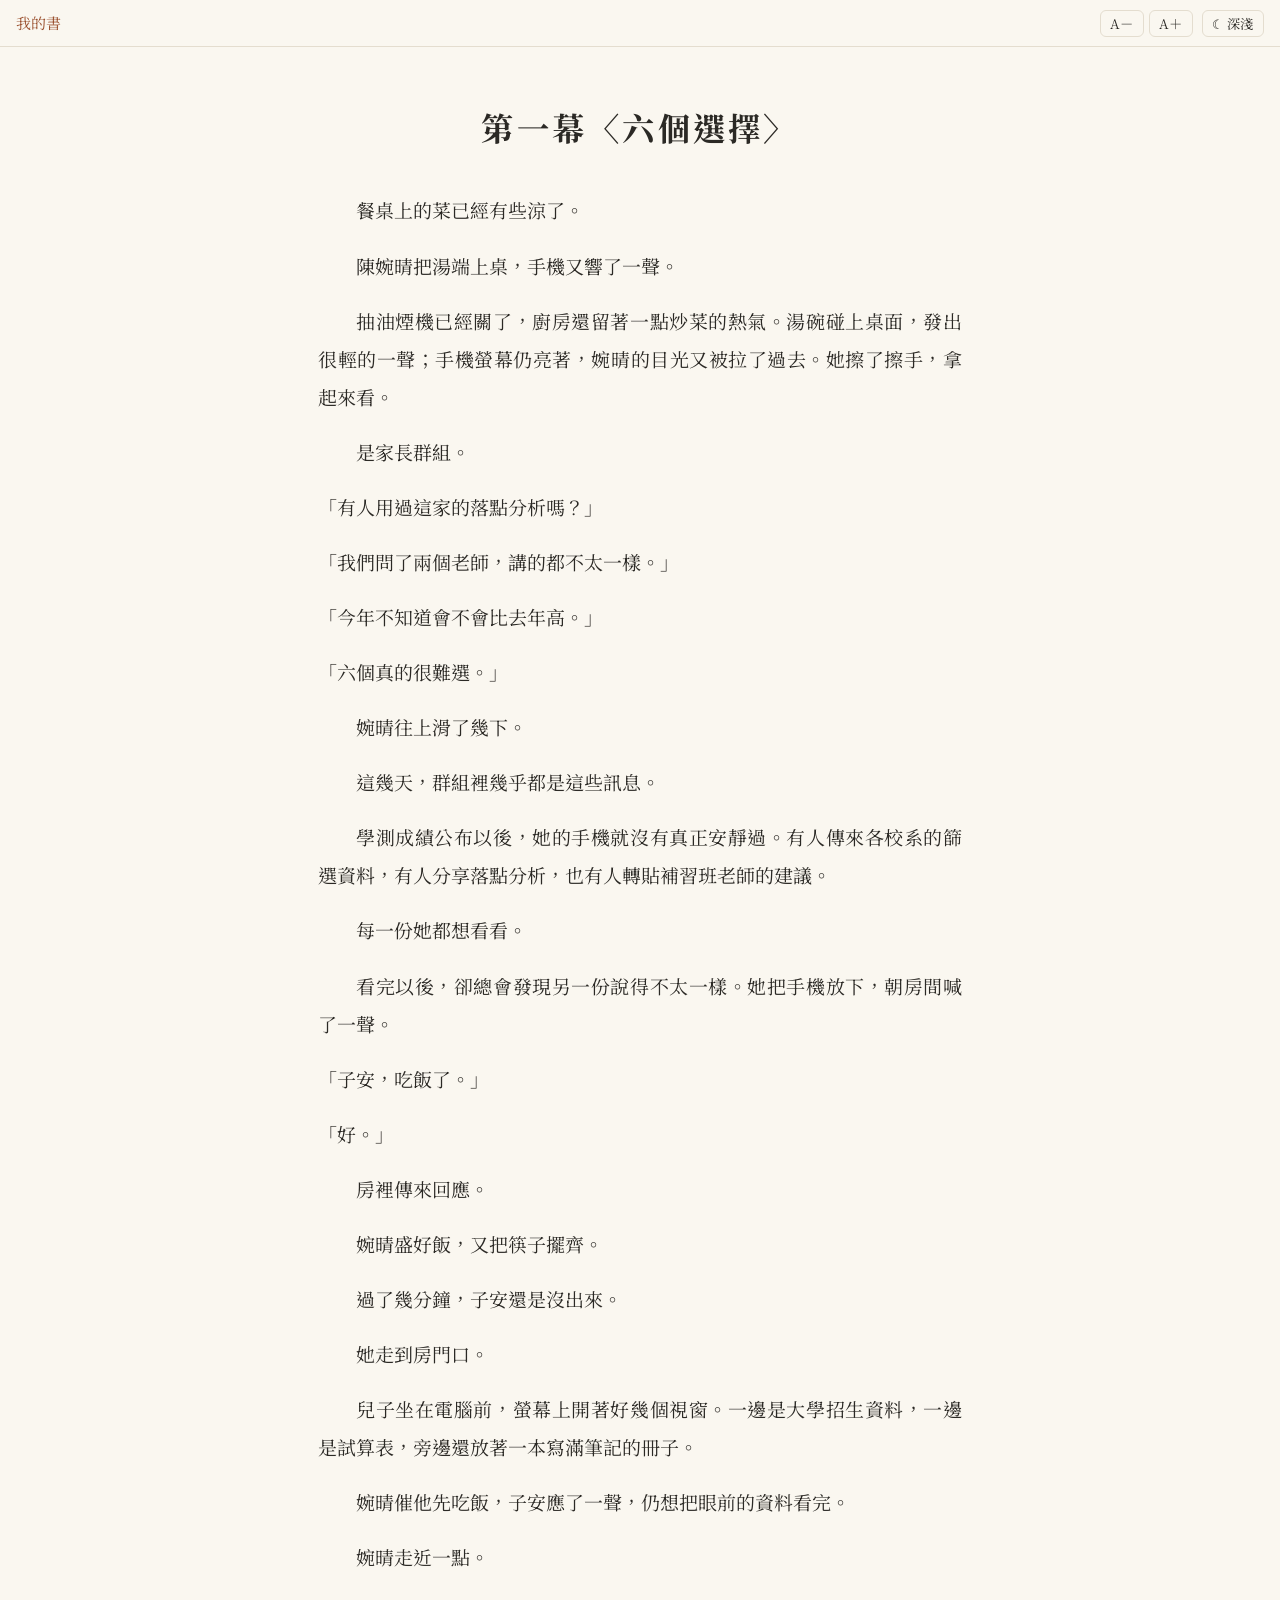
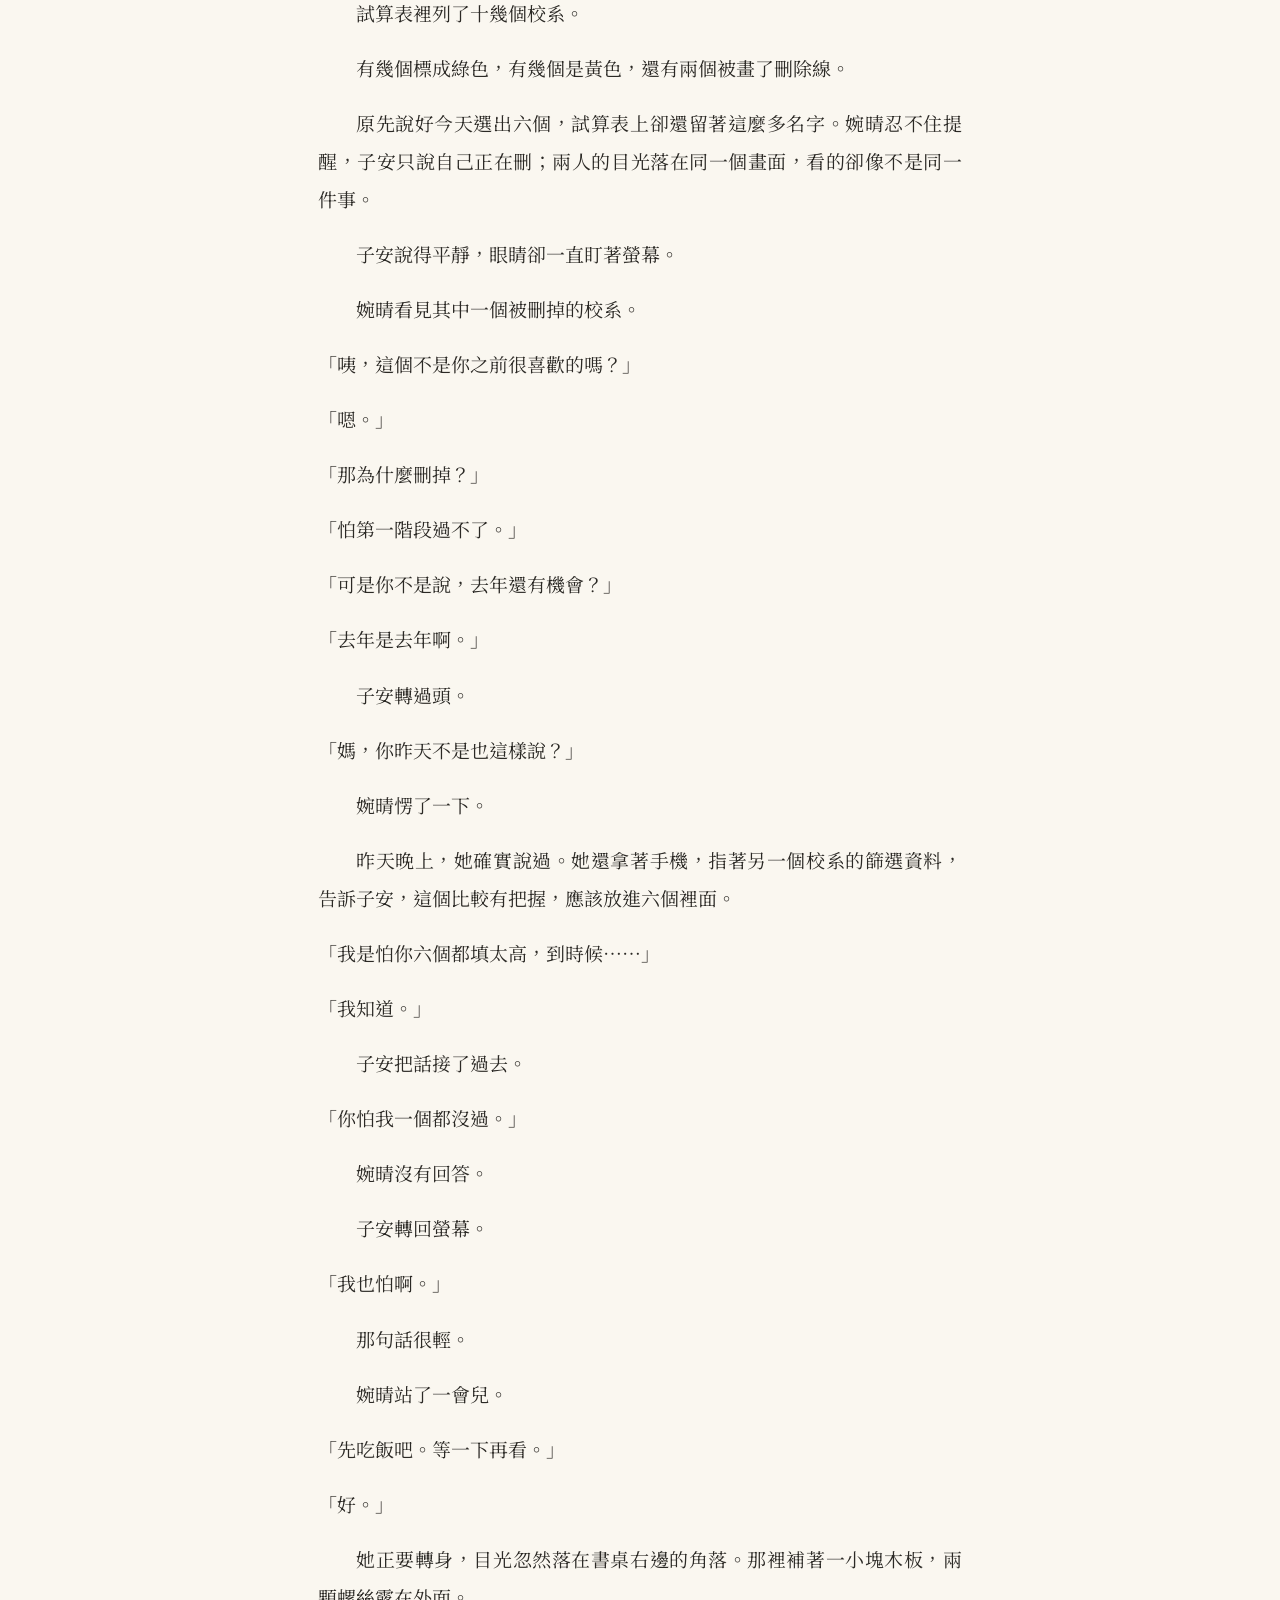
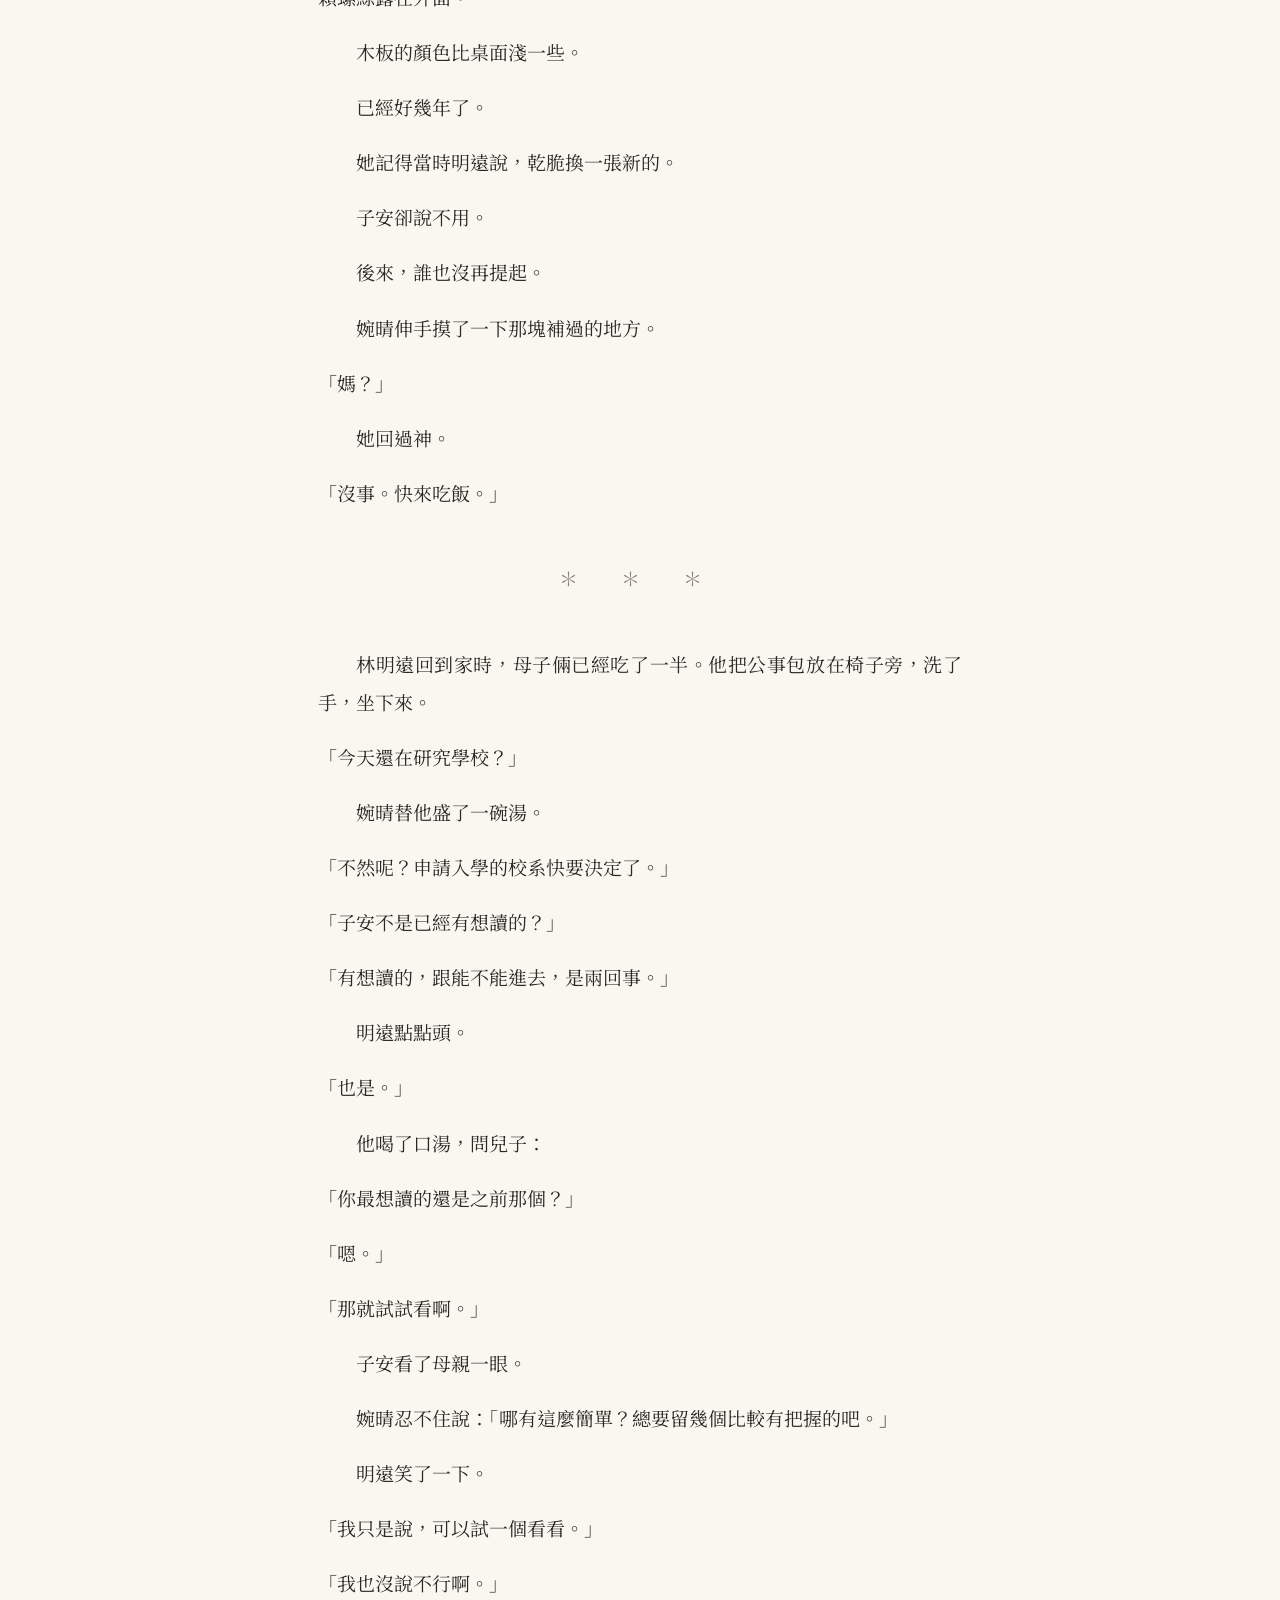
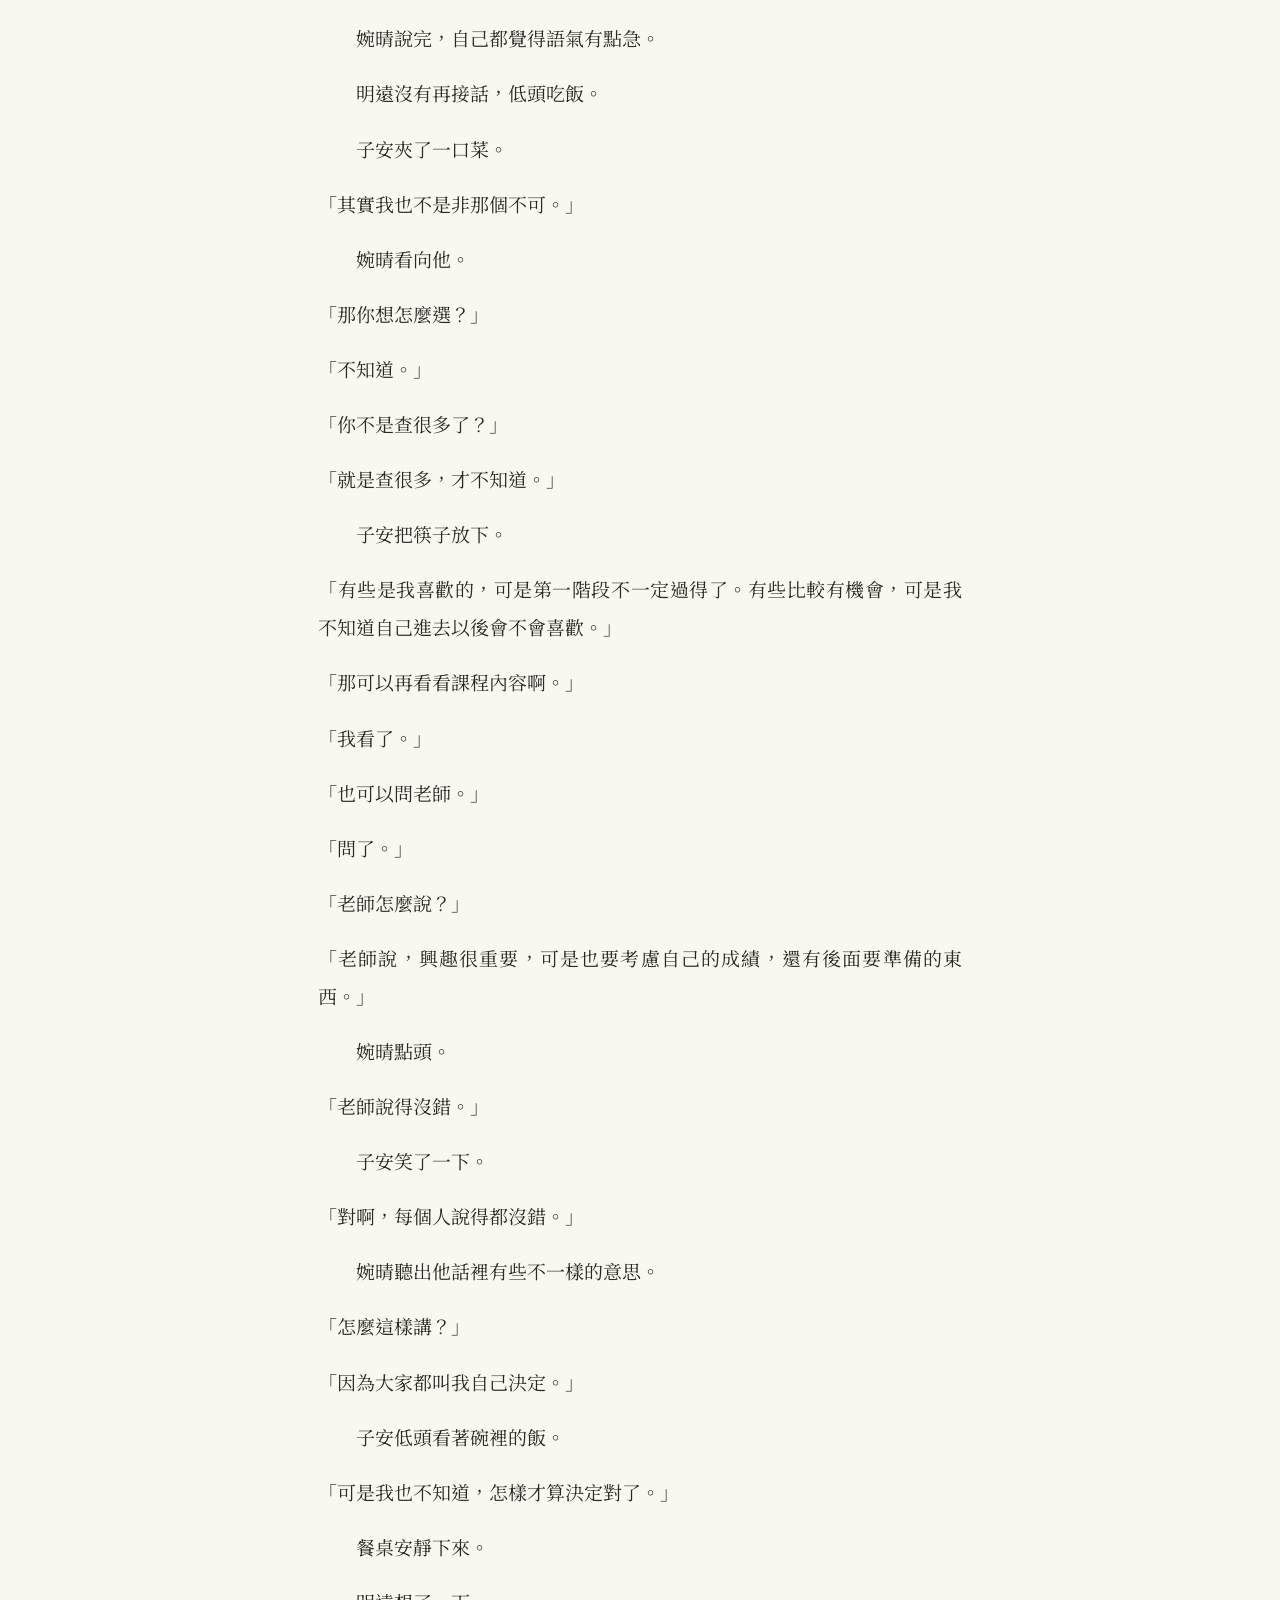
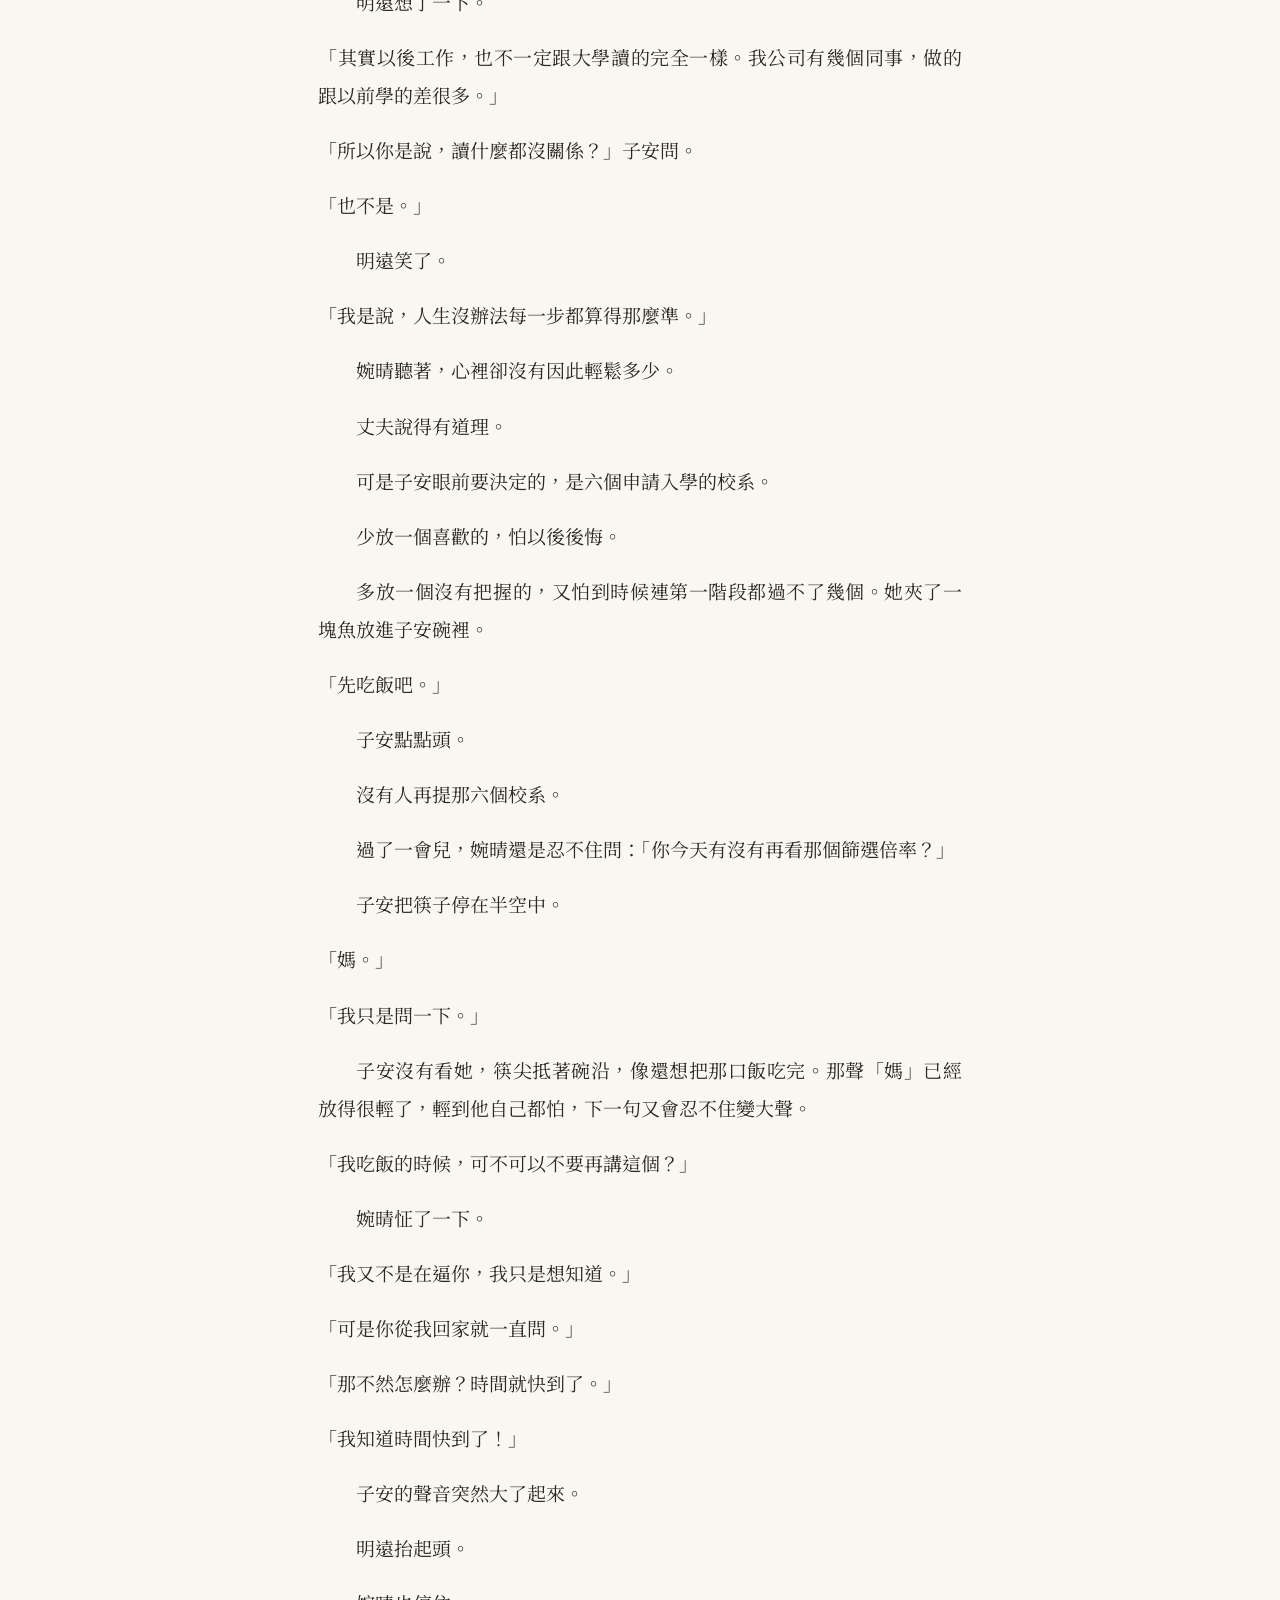
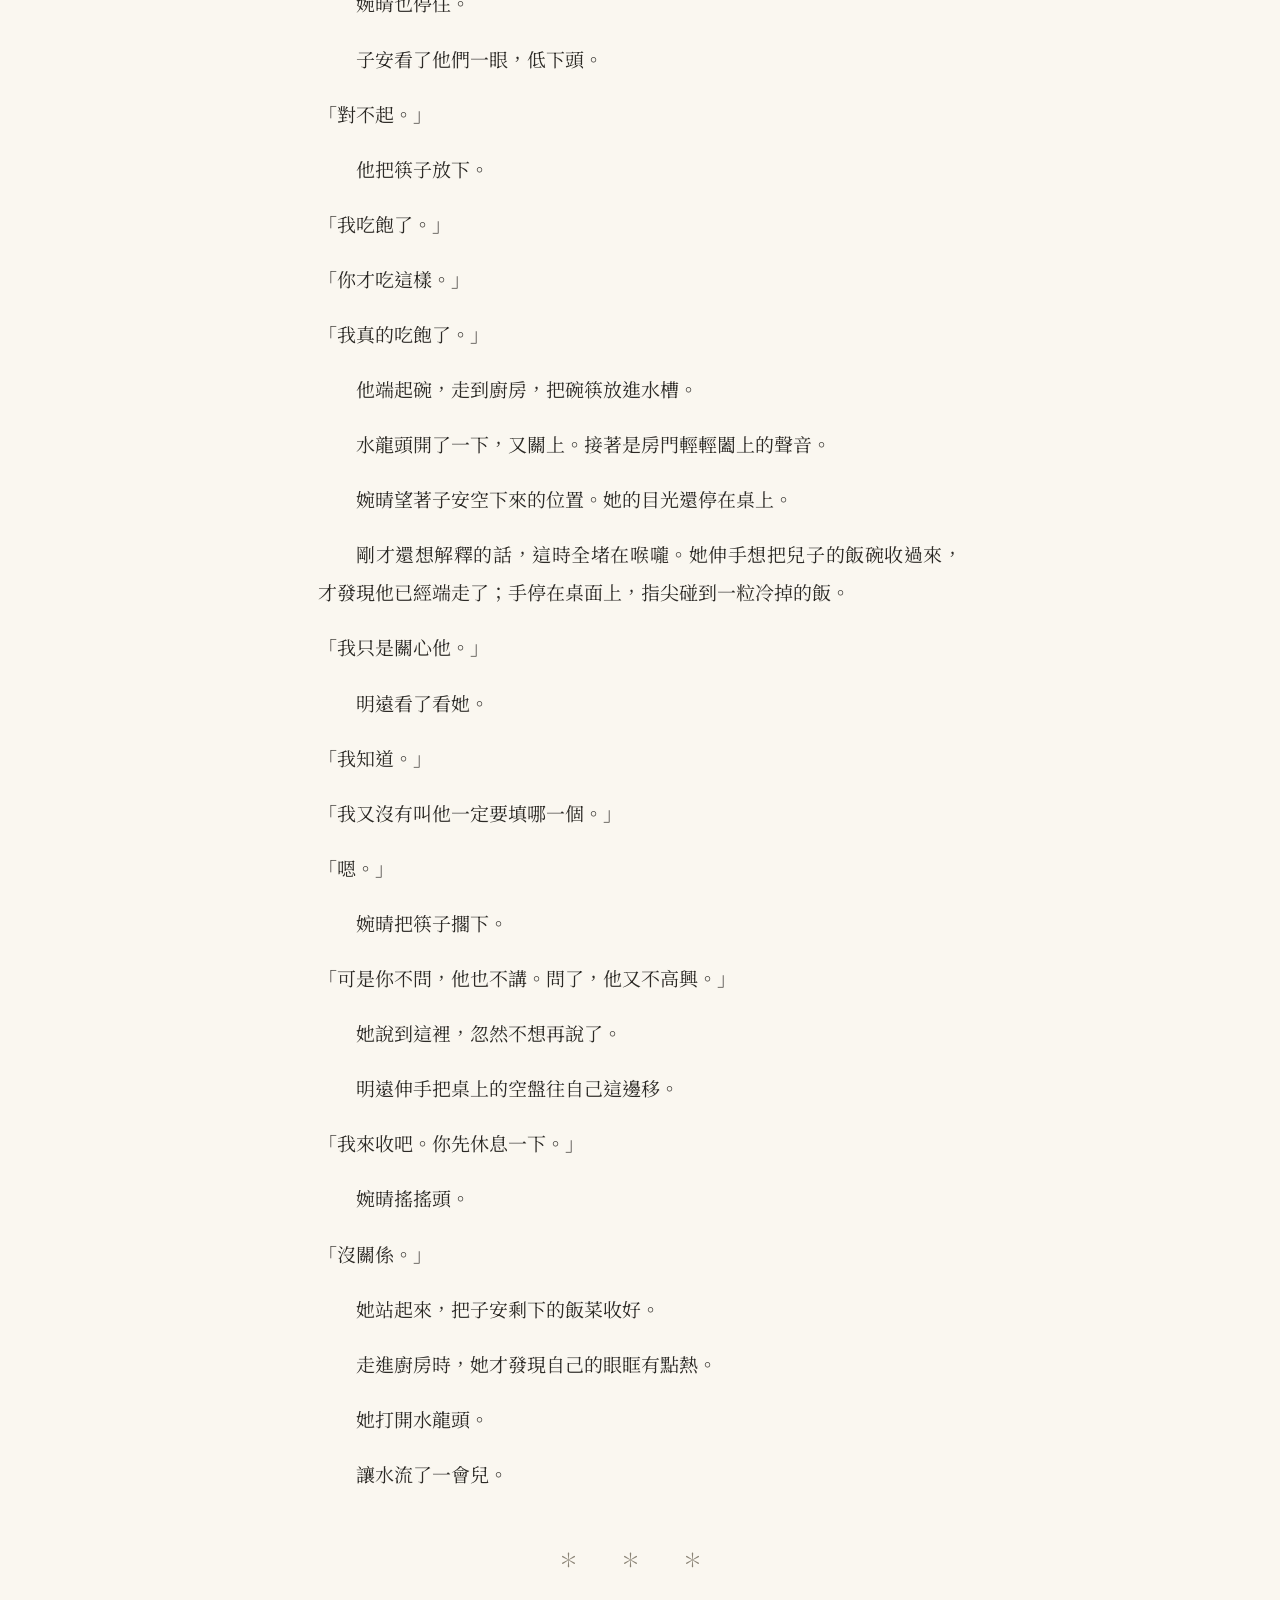
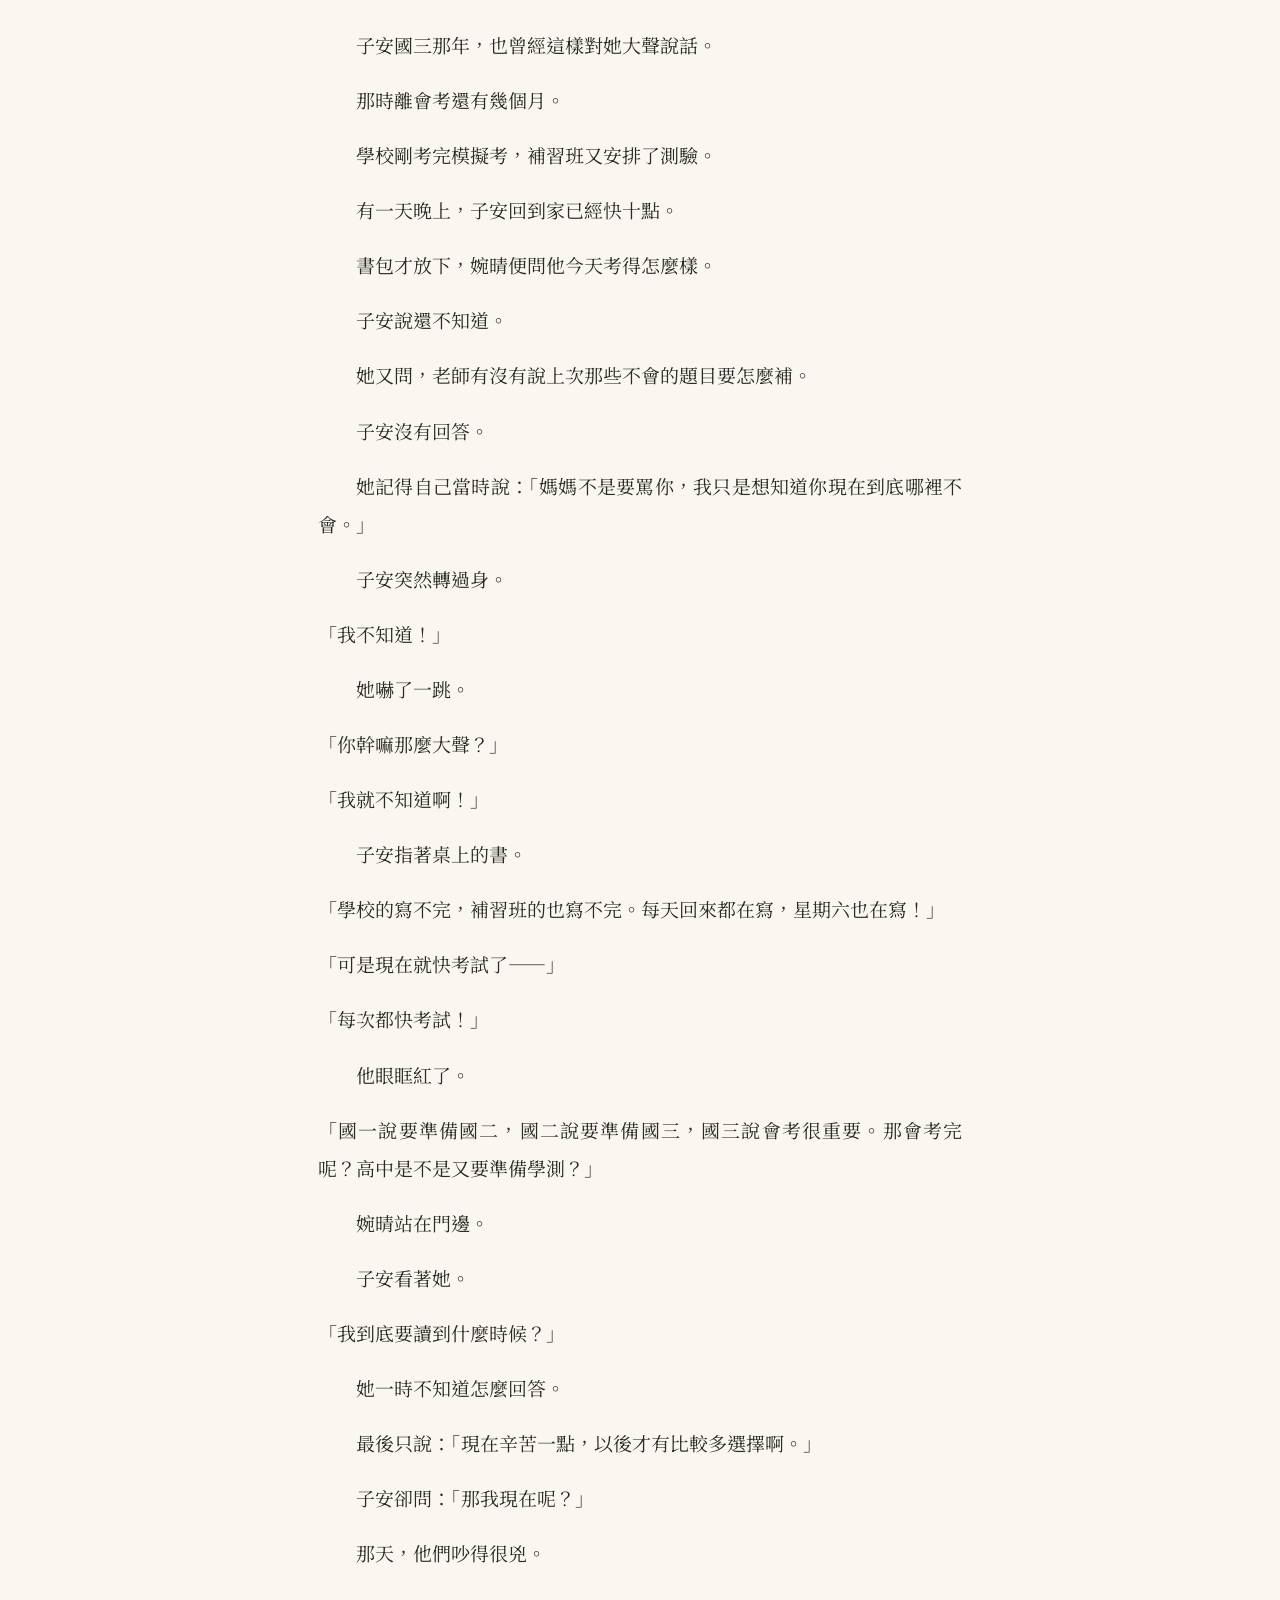
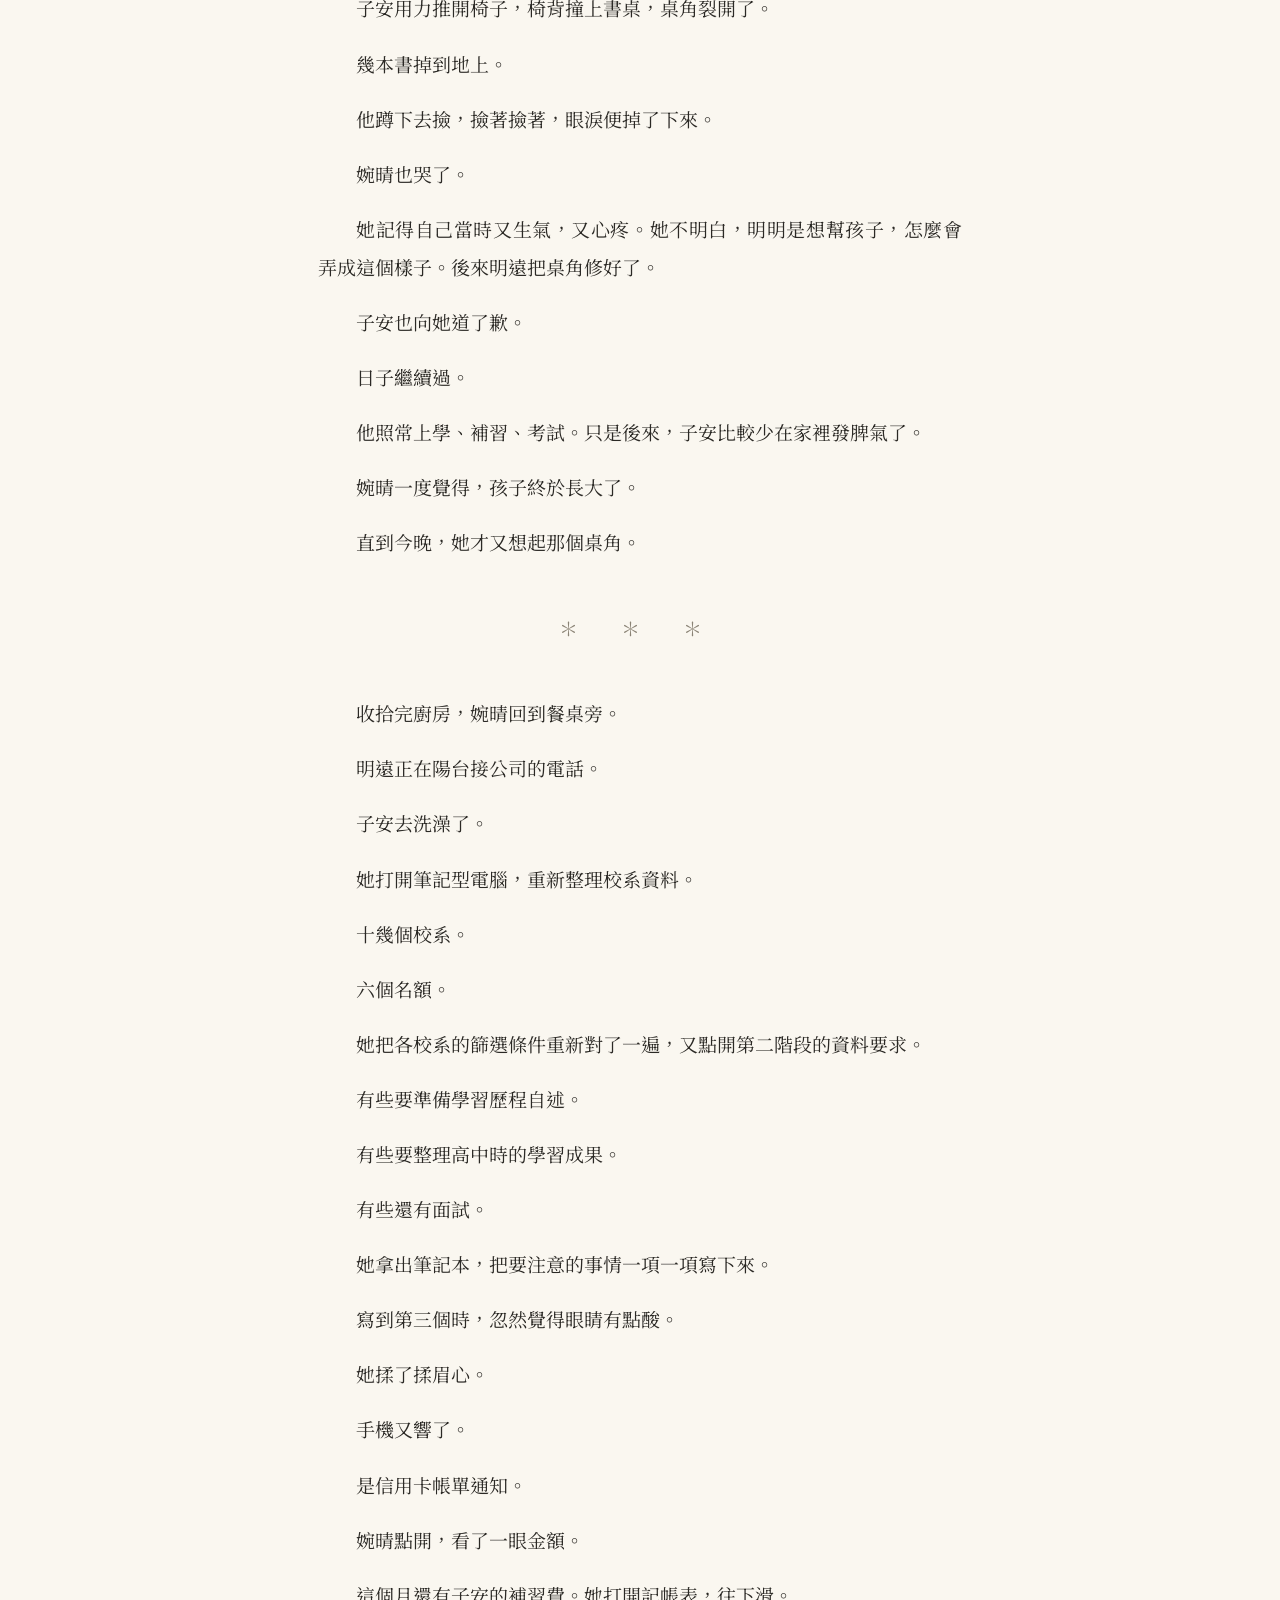
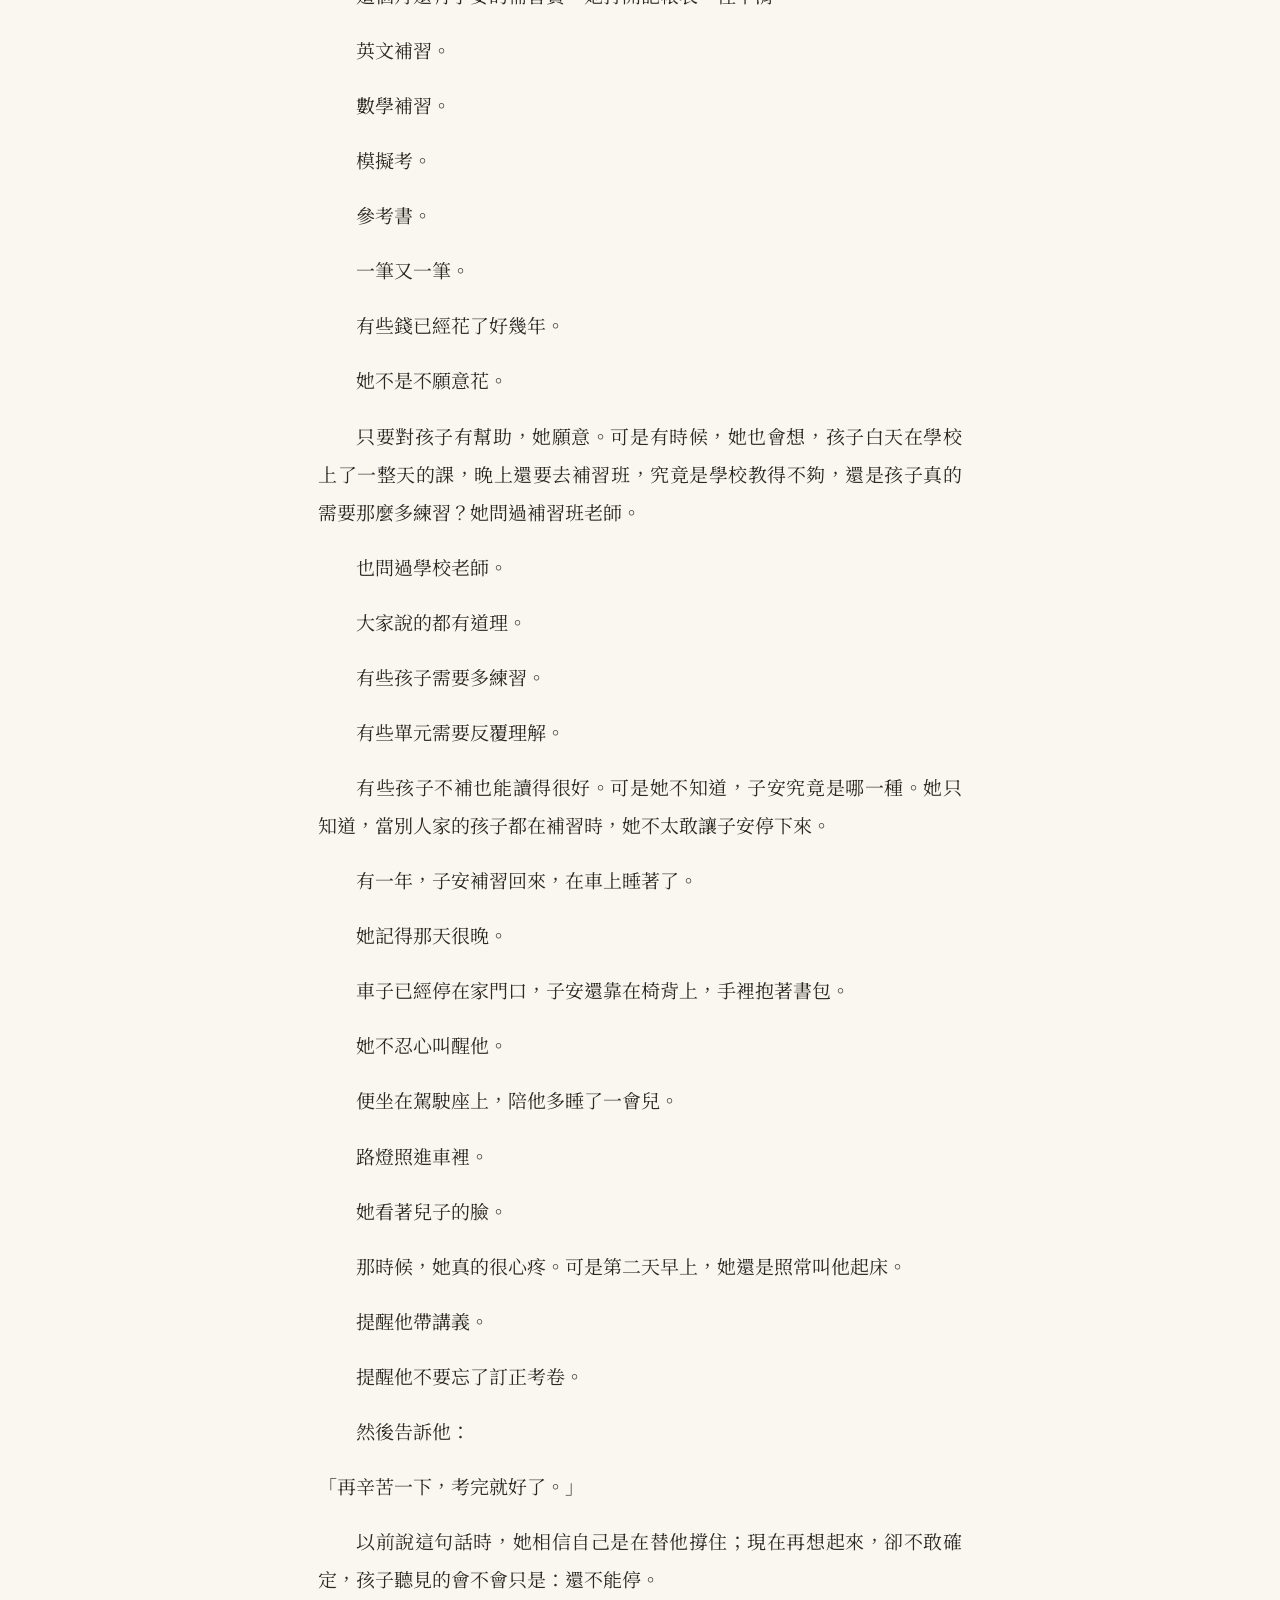
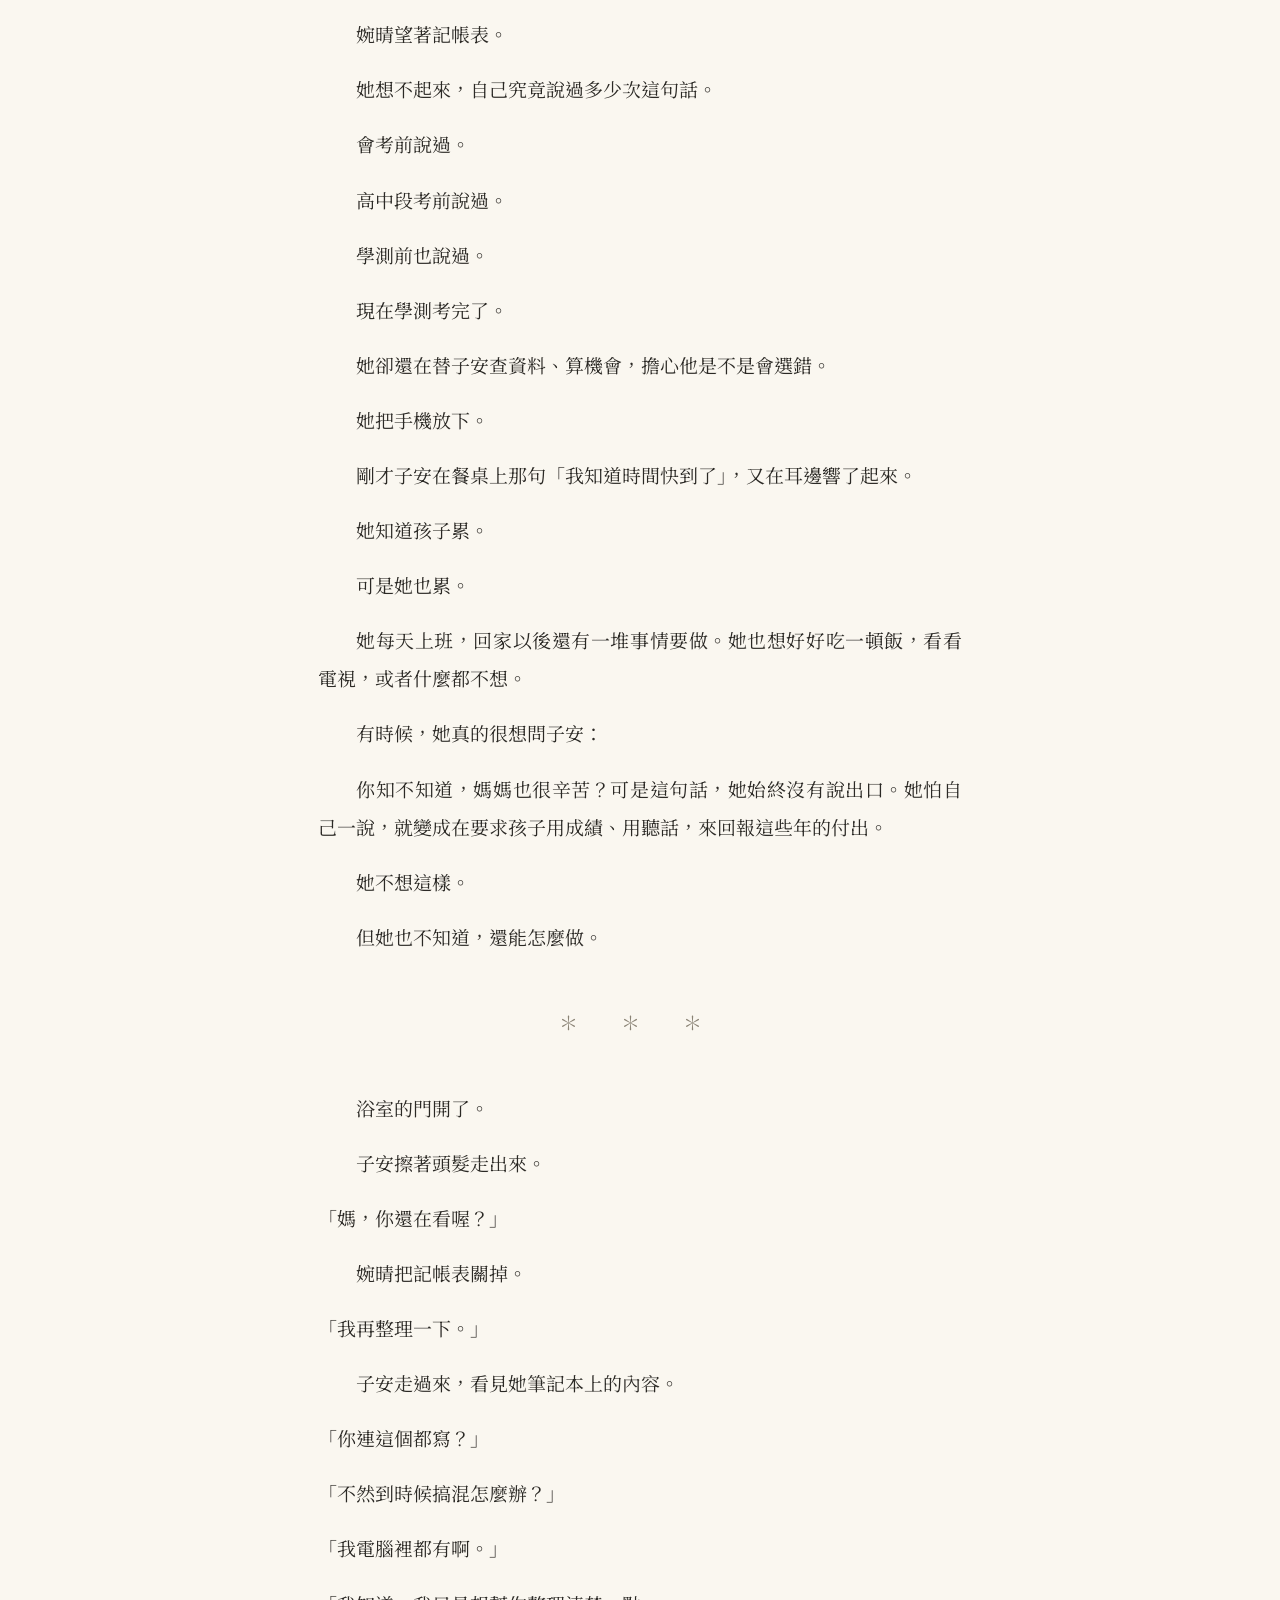
==== docs/chapter-01.html @ fdca934b "Initial book site" ====
<!doctype html><html lang="zh-Hant"><head><meta charset="utf-8">
<meta name="viewport" content="width=device-width,initial-scale=1"><title>第一幕〈六個選擇〉｜我的書</title>
<link rel="preconnect" href="https://fonts.googleapis.com"><link href="https://fonts.googleapis.com/css2?family=Noto+Serif+TC:wght@400;700&display=swap" rel="stylesheet">
<link rel="stylesheet" href="style.css"><script>
const d=document.documentElement,s=localStorage;
if(s.theme)d.dataset.theme=s.theme;if(s.fs)d.style.setProperty('--fs',s.fs+'px');
function tg(){d.dataset.theme=d.dataset.theme=='dark'?'':'dark';s.theme=d.dataset.theme}
function fz(k){let v=parseInt(s.fs||19)+k;v=Math.max(14,Math.min(28,v));s.fs=v;d.style.setProperty('--fs',v+'px')}
</script></head><body>
<div class="bar"><a href="index.html">我的書</a><div>
<button onclick="fz(-1)" title="縮小字體">A－</button><button onclick="fz(1)" title="放大字體">A＋</button>
<button onclick="tg()" title="切換深色／淺色">☾ 深淺</button></div></div>
<main><h1>第一幕〈六個選擇〉</h1>
<p>餐桌上的菜已經有些涼了。</p>
<p>陳婉晴把湯端上桌，手機又響了一聲。</p>
<p>抽油煙機已經關了，廚房還留著一點炒菜的熱氣。湯碗碰上桌面，發出很輕的一聲；手機螢幕仍亮著，婉晴的目光又被拉了過去。她擦了擦手，拿起來看。</p>
<p>是家長群組。</p>
<p class="q">「有人用過這家的落點分析嗎？」</p>
<p class="q">「我們問了兩個老師，講的都不太一樣。」</p>
<p class="q">「今年不知道會不會比去年高。」</p>
<p class="q">「六個真的很難選。」</p>
<p>婉晴往上滑了幾下。</p>
<p>這幾天，群組裡幾乎都是這些訊息。</p>
<p>學測成績公布以後，她的手機就沒有真正安靜過。有人傳來各校系的篩選資料，有人分享落點分析，也有人轉貼補習班老師的建議。</p>
<p>每一份她都想看看。</p>
<p>看完以後，卻總會發現另一份說得不太一樣。她把手機放下，朝房間喊了一聲。</p>
<p class="q">「子安，吃飯了。」</p>
<p class="q">「好。」</p>
<p>房裡傳來回應。</p>
<p>婉晴盛好飯，又把筷子擺齊。</p>
<p>過了幾分鐘，子安還是沒出來。</p>
<p>她走到房門口。</p>
<p>兒子坐在電腦前，螢幕上開著好幾個視窗。一邊是大學招生資料，一邊是試算表，旁邊還放著一本寫滿筆記的冊子。</p>
<p>婉晴催他先吃飯，子安應了一聲，仍想把眼前的資料看完。</p>
<p>婉晴走近一點。</p>
<p>試算表裡列了十幾個校系。</p>
<p>有幾個標成綠色，有幾個是黃色，還有兩個被畫了刪除線。</p>
<p>原先說好今天選出六個，試算表上卻還留著這麼多名字。婉晴忍不住提醒，子安只說自己正在刪；兩人的目光落在同一個畫面，看的卻像不是同一件事。</p>
<p>子安說得平靜，眼睛卻一直盯著螢幕。</p>
<p>婉晴看見其中一個被刪掉的校系。</p>
<p class="q">「咦，這個不是你之前很喜歡的嗎？」</p>
<p class="q">「嗯。」</p>
<p class="q">「那為什麼刪掉？」</p>
<p class="q">「怕第一階段過不了。」</p>
<p class="q">「可是你不是說，去年還有機會？」</p>
<p class="q">「去年是去年啊。」</p>
<p>子安轉過頭。</p>
<p class="q">「媽，你昨天不是也這樣說？」</p>
<p>婉晴愣了一下。</p>
<p>昨天晚上，她確實說過。她還拿著手機，指著另一個校系的篩選資料，告訴子安，這個比較有把握，應該放進六個裡面。</p>
<p class="q">「我是怕你六個都填太高，到時候……」</p>
<p class="q">「我知道。」</p>
<p>子安把話接了過去。</p>
<p class="q">「你怕我一個都沒過。」</p>
<p>婉晴沒有回答。</p>
<p>子安轉回螢幕。</p>
<p class="q">「我也怕啊。」</p>
<p>那句話很輕。</p>
<p>婉晴站了一會兒。</p>
<p class="q">「先吃飯吧。等一下再看。」</p>
<p class="q">「好。」</p>
<p>她正要轉身，目光忽然落在書桌右邊的角落。那裡補著一小塊木板，兩顆螺絲露在外面。</p>
<p>木板的顏色比桌面淺一些。</p>
<p>已經好幾年了。</p>
<p>她記得當時明遠說，乾脆換一張新的。</p>
<p>子安卻說不用。</p>
<p>後來，誰也沒再提起。</p>
<p>婉晴伸手摸了一下那塊補過的地方。</p>
<p class="q">「媽？」</p>
<p>她回過神。</p>
<p class="q">「沒事。快來吃飯。」</p>
<p class="break">＊ ＊ ＊</p>
<p>林明遠回到家時，母子倆已經吃了一半。他把公事包放在椅子旁，洗了手，坐下來。</p>
<p class="q">「今天還在研究學校？」</p>
<p>婉晴替他盛了一碗湯。</p>
<p class="q">「不然呢？申請入學的校系快要決定了。」</p>
<p class="q">「子安不是已經有想讀的？」</p>
<p class="q">「有想讀的，跟能不能進去，是兩回事。」</p>
<p>明遠點點頭。</p>
<p class="q">「也是。」</p>
<p>他喝了口湯，問兒子：</p>
<p class="q">「你最想讀的還是之前那個？」</p>
<p class="q">「嗯。」</p>
<p class="q">「那就試試看啊。」</p>
<p>子安看了母親一眼。</p>
<p>婉晴忍不住說：「哪有這麼簡單？總要留幾個比較有把握的吧。」</p>
<p>明遠笑了一下。</p>
<p class="q">「我只是說，可以試一個看看。」</p>
<p class="q">「我也沒說不行啊。」</p>
<p>婉晴說完，自己都覺得語氣有點急。</p>
<p>明遠沒有再接話，低頭吃飯。</p>
<p>子安夾了一口菜。</p>
<p class="q">「其實我也不是非那個不可。」</p>
<p>婉晴看向他。</p>
<p class="q">「那你想怎麼選？」</p>
<p class="q">「不知道。」</p>
<p class="q">「你不是查很多了？」</p>
<p class="q">「就是查很多，才不知道。」</p>
<p>子安把筷子放下。</p>
<p class="q">「有些是我喜歡的，可是第一階段不一定過得了。有些比較有機會，可是我不知道自己進去以後會不會喜歡。」</p>
<p class="q">「那可以再看看課程內容啊。」</p>
<p class="q">「我看了。」</p>
<p class="q">「也可以問老師。」</p>
<p class="q">「問了。」</p>
<p class="q">「老師怎麼說？」</p>
<p class="q">「老師說，興趣很重要，可是也要考慮自己的成績，還有後面要準備的東西。」</p>
<p>婉晴點頭。</p>
<p class="q">「老師說得沒錯。」</p>
<p>子安笑了一下。</p>
<p class="q">「對啊，每個人說得都沒錯。」</p>
<p>婉晴聽出他話裡有些不一樣的意思。</p>
<p class="q">「怎麼這樣講？」</p>
<p class="q">「因為大家都叫我自己決定。」</p>
<p>子安低頭看著碗裡的飯。</p>
<p class="q">「可是我也不知道，怎樣才算決定對了。」</p>
<p>餐桌安靜下來。</p>
<p>明遠想了一下。</p>
<p class="q">「其實以後工作，也不一定跟大學讀的完全一樣。我公司有幾個同事，做的跟以前學的差很多。」</p>
<p class="q">「所以你是說，讀什麼都沒關係？」子安問。</p>
<p class="q">「也不是。」</p>
<p>明遠笑了。</p>
<p class="q">「我是說，人生沒辦法每一步都算得那麼準。」</p>
<p>婉晴聽著，心裡卻沒有因此輕鬆多少。</p>
<p>丈夫說得有道理。</p>
<p>可是子安眼前要決定的，是六個申請入學的校系。</p>
<p>少放一個喜歡的，怕以後後悔。</p>
<p>多放一個沒有把握的，又怕到時候連第一階段都過不了幾個。她夾了一塊魚放進子安碗裡。</p>
<p class="q">「先吃飯吧。」</p>
<p>子安點點頭。</p>
<p>沒有人再提那六個校系。</p>
<p>過了一會兒，婉晴還是忍不住問：「你今天有沒有再看那個篩選倍率？」</p>
<p>子安把筷子停在半空中。</p>
<p class="q">「媽。」</p>
<p class="q">「我只是問一下。」</p>
<p>子安沒有看她，筷尖抵著碗沿，像還想把那口飯吃完。那聲「媽」已經放得很輕了，輕到他自己都怕，下一句又會忍不住變大聲。</p>
<p class="q">「我吃飯的時候，可不可以不要再講這個？」</p>
<p>婉晴怔了一下。</p>
<p class="q">「我又不是在逼你，我只是想知道。」</p>
<p class="q">「可是你從我回家就一直問。」</p>
<p class="q">「那不然怎麼辦？時間就快到了。」</p>
<p class="q">「我知道時間快到了！」</p>
<p>子安的聲音突然大了起來。</p>
<p>明遠抬起頭。</p>
<p>婉晴也停住。</p>
<p>子安看了他們一眼，低下頭。</p>
<p class="q">「對不起。」</p>
<p>他把筷子放下。</p>
<p class="q">「我吃飽了。」</p>
<p class="q">「你才吃這樣。」</p>
<p class="q">「我真的吃飽了。」</p>
<p>他端起碗，走到廚房，把碗筷放進水槽。</p>
<p>水龍頭開了一下，又關上。接著是房門輕輕闔上的聲音。</p>
<p>婉晴望著子安空下來的位置。她的目光還停在桌上。</p>
<p>剛才還想解釋的話，這時全堵在喉嚨。她伸手想把兒子的飯碗收過來，才發現他已經端走了；手停在桌面上，指尖碰到一粒冷掉的飯。</p>
<p class="q">「我只是關心他。」</p>
<p>明遠看了看她。</p>
<p class="q">「我知道。」</p>
<p class="q">「我又沒有叫他一定要填哪一個。」</p>
<p class="q">「嗯。」</p>
<p>婉晴把筷子擱下。</p>
<p class="q">「可是你不問，他也不講。問了，他又不高興。」</p>
<p>她說到這裡，忽然不想再說了。</p>
<p>明遠伸手把桌上的空盤往自己這邊移。</p>
<p class="q">「我來收吧。你先休息一下。」</p>
<p>婉晴搖搖頭。</p>
<p class="q">「沒關係。」</p>
<p>她站起來，把子安剩下的飯菜收好。</p>
<p>走進廚房時，她才發現自己的眼眶有點熱。</p>
<p>她打開水龍頭。</p>
<p>讓水流了一會兒。</p>
<p class="break">＊ ＊ ＊</p>
<p>子安國三那年，也曾經這樣對她大聲說話。</p>
<p>那時離會考還有幾個月。</p>
<p>學校剛考完模擬考，補習班又安排了測驗。</p>
<p>有一天晚上，子安回到家已經快十點。</p>
<p>書包才放下，婉晴便問他今天考得怎麼樣。</p>
<p>子安說還不知道。</p>
<p>她又問，老師有沒有說上次那些不會的題目要怎麼補。</p>
<p>子安沒有回答。</p>
<p>她記得自己當時說：「媽媽不是要罵你，我只是想知道你現在到底哪裡不會。」</p>
<p>子安突然轉過身。</p>
<p class="q">「我不知道！」</p>
<p>她嚇了一跳。</p>
<p class="q">「你幹嘛那麼大聲？」</p>
<p class="q">「我就不知道啊！」</p>
<p>子安指著桌上的書。</p>
<p class="q">「學校的寫不完，補習班的也寫不完。每天回來都在寫，星期六也在寫！」</p>
<p class="q">「可是現在就快考試了——」</p>
<p class="q">「每次都快考試！」</p>
<p>他眼眶紅了。</p>
<p class="q">「國一說要準備國二，國二說要準備國三，國三說會考很重要。那會考完呢？高中是不是又要準備學測？」</p>
<p>婉晴站在門邊。</p>
<p>子安看著她。</p>
<p class="q">「我到底要讀到什麼時候？」</p>
<p>她一時不知道怎麼回答。</p>
<p>最後只說：「現在辛苦一點，以後才有比較多選擇啊。」</p>
<p>子安卻問：「那我現在呢？」</p>
<p>那天，他們吵得很兇。</p>
<p>子安用力推開椅子，椅背撞上書桌，桌角裂開了。</p>
<p>幾本書掉到地上。</p>
<p>他蹲下去撿，撿著撿著，眼淚便掉了下來。</p>
<p>婉晴也哭了。</p>
<p>她記得自己當時又生氣，又心疼。她不明白，明明是想幫孩子，怎麼會弄成這個樣子。後來明遠把桌角修好了。</p>
<p>子安也向她道了歉。</p>
<p>日子繼續過。</p>
<p>他照常上學、補習、考試。只是後來，子安比較少在家裡發脾氣了。</p>
<p>婉晴一度覺得，孩子終於長大了。</p>
<p>直到今晚，她才又想起那個桌角。</p>
<p class="break">＊ ＊ ＊</p>
<p>收拾完廚房，婉晴回到餐桌旁。</p>
<p>明遠正在陽台接公司的電話。</p>
<p>子安去洗澡了。</p>
<p>她打開筆記型電腦，重新整理校系資料。</p>
<p>十幾個校系。</p>
<p>六個名額。</p>
<p>她把各校系的篩選條件重新對了一遍，又點開第二階段的資料要求。</p>
<p>有些要準備學習歷程自述。</p>
<p>有些要整理高中時的學習成果。</p>
<p>有些還有面試。</p>
<p>她拿出筆記本，把要注意的事情一項一項寫下來。</p>
<p>寫到第三個時，忽然覺得眼睛有點酸。</p>
<p>她揉了揉眉心。</p>
<p>手機又響了。</p>
<p>是信用卡帳單通知。</p>
<p>婉晴點開，看了一眼金額。</p>
<p>這個月還有子安的補習費。她打開記帳表，往下滑。</p>
<p>英文補習。</p>
<p>數學補習。</p>
<p>模擬考。</p>
<p>參考書。</p>
<p>一筆又一筆。</p>
<p>有些錢已經花了好幾年。</p>
<p>她不是不願意花。</p>
<p>只要對孩子有幫助，她願意。可是有時候，她也會想，孩子白天在學校上了一整天的課，晚上還要去補習班，究竟是學校教得不夠，還是孩子真的需要那麼多練習？她問過補習班老師。</p>
<p>也問過學校老師。</p>
<p>大家說的都有道理。</p>
<p>有些孩子需要多練習。</p>
<p>有些單元需要反覆理解。</p>
<p>有些孩子不補也能讀得很好。可是她不知道，子安究竟是哪一種。她只知道，當別人家的孩子都在補習時，她不太敢讓子安停下來。</p>
<p>有一年，子安補習回來，在車上睡著了。</p>
<p>她記得那天很晚。</p>
<p>車子已經停在家門口，子安還靠在椅背上，手裡抱著書包。</p>
<p>她不忍心叫醒他。</p>
<p>便坐在駕駛座上，陪他多睡了一會兒。</p>
<p>路燈照進車裡。</p>
<p>她看著兒子的臉。</p>
<p>那時候，她真的很心疼。可是第二天早上，她還是照常叫他起床。</p>
<p>提醒他帶講義。</p>
<p>提醒他不要忘了訂正考卷。</p>
<p>然後告訴他：</p>
<p class="q">「再辛苦一下，考完就好了。」</p>
<p>以前說這句話時，她相信自己是在替他撐住；現在再想起來，卻不敢確定，孩子聽見的會不會只是：還不能停。</p>
<p>婉晴望著記帳表。</p>
<p>她想不起來，自己究竟說過多少次這句話。</p>
<p>會考前說過。</p>
<p>高中段考前說過。</p>
<p>學測前也說過。</p>
<p>現在學測考完了。</p>
<p>她卻還在替子安查資料、算機會，擔心他是不是會選錯。</p>
<p>她把手機放下。</p>
<p>剛才子安在餐桌上那句「我知道時間快到了」，又在耳邊響了起來。</p>
<p>她知道孩子累。</p>
<p>可是她也累。</p>
<p>她每天上班，回家以後還有一堆事情要做。她也想好好吃一頓飯，看看電視，或者什麼都不想。</p>
<p>有時候，她真的很想問子安：</p>
<p>你知不知道，媽媽也很辛苦？可是這句話，她始終沒有說出口。她怕自己一說，就變成在要求孩子用成績、用聽話，來回報這些年的付出。</p>
<p>她不想這樣。</p>
<p>但她也不知道，還能怎麼做。</p>
<p class="break">＊ ＊ ＊</p>
<p>浴室的門開了。</p>
<p>子安擦著頭髮走出來。</p>
<p class="q">「媽，你還在看喔？」</p>
<p>婉晴把記帳表關掉。</p>
<p class="q">「我再整理一下。」</p>
<p>子安走過來，看見她筆記本上的內容。</p>
<p class="q">「你連這個都寫？」</p>
<p class="q">「不然到時候搞混怎麼辦？」</p>
<p class="q">「我電腦裡都有啊。」</p>
<p class="q">「我知道。我只是想幫你整理清楚一點。」</p>
<p>子安沒有接話。</p>
<p>他拉開椅子坐下，把試算表打開。</p>
<p>兩個人又看起那六個名額。</p>
<p>婉晴指著其中一個校系。</p>
<p class="q">「這個我覺得可以留。照去年的資料看，第一階段比較有機會，而且你成績也還可以。」</p>
<p>子安看了一眼。</p>
<p class="q">「可是那個不是我很想去的。」</p>
<p class="q">「我知道。只是想說，至少留一個比較穩的。」</p>
<p class="q">「可是如果真的上了呢？」</p>
<p class="q">「上了不是很好嗎？」</p>
<p>子安搖搖頭。</p>
<p class="q">「我是說，如果最後只有這個上了呢？」</p>
<p>婉晴停住。</p>
<p>子安望著螢幕。</p>
<p class="q">「那我是不是就要去讀一個，我本來就沒有很想讀的科系？」</p>
<p>婉晴想回答，卻一時不知道該怎麼說。她原本以為，替孩子留一條比較安全的路，是在幫他。可是她發現，自己一直在想的是怎麼樣比較容易進去。</p>
<p>子安想的，卻是進去以後要過什麼樣的生活。</p>
<p class="q">「那你自己最想留哪幾個？」她問。</p>
<p>子安把表格往下捲。</p>
<p class="q">「這三個。」</p>
<p class="q">「都是你喜歡的？」</p>
<p class="q">「嗯。」</p>
<p class="q">「那另外三個呢？」</p>
<p class="q">「還沒想好。」</p>
<p>婉晴看著那三個被標成黃色的校系。</p>
<p>其中一個，就是下午她建議刪掉的。</p>
<p>她沉默了一會兒。</p>
<p class="q">「好。」</p>
<p>子安轉頭看她。</p>
<p class="q">「好什麼？」</p>
<p class="q">「先留著。」</p>
<p class="q">「可是你不是說太冒險？」</p>
<p class="q">「我是說有風險，又不是說不能選。」</p>
<p>子安笑了一下。</p>
<p class="q">「你下午不是這樣講的。」</p>
<p>婉晴也笑了。</p>
<p class="q">「那媽媽現在改一下。」</p>
<p>話說出口，婉晴仍想補一句「可是」。她把嘴閉上，讓那個選擇先留著。子安看她沒有繼續勸，才重新望向螢幕。</p>
<p>子安把滑鼠移回那個校系，取消了刪除線。</p>
<p>螢幕上的名字重新出現。</p>
<p>婉晴看著它。</p>
<p>心裡並沒有比較踏實。</p>
<p>但她沒有再叫子安刪掉。</p>
<p>過了一會兒，她看了一眼時間。</p>
<p>已經快十一點了。</p>
<p class="q">「今天先到這裡吧。明天還要上學。」</p>
<p>子安點點頭。</p>
<p>他正要關電腦，卻又停下來。</p>
<p class="q">「媽。」</p>
<p class="q">「嗯？」</p>
<p class="q">「剛剛吃飯的時候……」</p>
<p>婉晴看著他。</p>
<p class="q">「沒關係。」</p>
<p>子安低下頭。</p>
<p class="q">「我不是故意要兇你。」</p>
<p class="q">「我知道。」</p>
<p>他沒有再說什麼。</p>
<p>婉晴伸手摸了摸他的頭髮。</p>
<p class="q">「去睡吧。」</p>
<p>子安點點頭。</p>
<p>走回房間。</p>
<p class="break">＊ ＊ ＊</p>
<p>婉晴起身，想替子安把桌上散開的資料收好。她拿起幾份學習成果，底下露出一本薄薄的筆記本。</p>
<p>封面有點翹，右下角磨得發白。</p>
<p>她認得那本。</p>
<p>子安國中時常拿它畫畫。</p>
<p>有時候畫機器，有時候畫山，有時候畫一些她看不太懂的東西。</p>
<p>本子翻開的那一頁，畫著一張書桌。</p>
<p>桌子很小，書卻堆得很高。</p>
<p>一個人坐在書堆下面，只露出半張臉。</p>
<p>旁邊寫著：</p>
<p class="q">「如果讀書是為了以後能過自己想過的生活，那我現在到底在過誰的生活？」</p>
<p>婉晴看了很久。</p>
<p>她想起國三那個晚上。</p>
<p>子安問她：</p>
<p class="q">「那我現在呢？」</p>
<p>她當時沒有回答。</p>
<p>後來，好像也沒有再回答過。</p>
<p>婉晴把本子闔上。</p>
<p>輕輕放回原來的位置。</p>
<p>她沒有再往下翻。</p>
<p class="break">＊ ＊ ＊</p>
<p>回到餐桌，手機又亮了。</p>
<p>是另一位家長傳來的訊息。</p>
<p class="q">「婉晴，你們家六個選好了嗎？」</p>
<p>她看著那行字，忍不住笑了一下。</p>
<p>回覆：</p>
<p class="q">「還沒。你們呢？」</p>
<p>對方很快傳來：</p>
<p class="q">「我們也還在傷腦筋。孩子有想讀的，爸爸又有不同意見，這幾天每天都在討論。」</p>
<p>接著又一則：</p>
<p class="q">「早知道以前就不要讓他補那麼多，現在還是不知道要讀什麼。」</p>
<p>婉晴盯著那句話。</p>
<p>她想起這些年子安補過的課、考過的試，還有那些很晚才回家的夜晚。她當然不是沒有想過，孩子將來要走什麼路。只是每一次，總覺得先把眼前這一關過了再說。</p>
<p>國中時，先把會考顧好。</p>
<p>上了高中，先把學測考好。</p>
<p>等考完了，再來想大學。</p>
<p>如今學測真的考完了。</p>
<p>她卻發現，自己和子安好像還是站在一個不知道該往哪裡走的地方。</p>
<p>手機又震了一下。</p>
<p class="q">「要不要找一天一起聊聊？我們也想問問老師的意見。」</p>
<p>婉晴想了想。</p>
<p>回了一個字。</p>
<p class="q">「好。」</p>
<p>她把手機放下。</p>
<p>餐桌上還攤著那張寫著六個校系的紙。</p>
<p>有幾個名字被擦掉，又重新寫上。</p>
<p>紙面已經有些起毛。</p>
<p>婉晴伸手把它攤平。</p>
<p>忽然想起很久以前，自己也曾經坐在書桌前，對著一張志願表發愁。</p>
<p>那時候，她還是個學生。</p>
<p>那時候，大家都在說，教育要改了。</p>
<p>她記得，當年常常聽見一句話。</p>
<p class="q">「快樂學習。」</p>
<p>不用再只是為了考試讀書。</p>
<p>不用每天被分數追著跑。</p>
<p>孩子應該有更多選擇，可以依照自己的興趣學習，也可以有時間去做自己喜歡的事。</p>
<p>那時候的她，真的很期待。她曾經想過，等到下一代長大，應該就不用再像他們這樣辛苦了吧。</p>
<p>孩子可以快快樂樂地上學。</p>
<p>可以學自己想學的東西。</p>
<p>也可以慢慢找到自己想走的路。</p>
<p>婉晴低下頭。</p>
<p>桌上還攤著那張寫著六個校系的紙。她想起子安國三那年，撞壞的書桌。</p>
<p>想起那些補習到很晚的夜晚。</p>
<p>想起剛才吃飯時，子安忍不住提高的聲音。</p>
<p class="q">「我知道時間快到了！」</p>
<p>她望著那張紙。</p>
<p>這些年，孩子能選的學校、課程與升學方式，似乎真的比以前多了。可是，為什麼子安還是這麼累？</p>
<p>為什麼自己這個做母親的，也愈來愈不知道該怎麼辦？</p>
<p>她想起當年那句「快樂學習」。</p>
<p>不知怎麼的，心裡有些酸。</p>
<p>窗外傳來一輛機車駛過的聲音。</p>
<p>婉晴看著那六個還沒有填滿的格子。</p>
<p>三十年了。</p>
<p>她忽然很想知道——</p>
<p>當年說好的快樂學習，後來去了哪裡？</p>
<nav class="pn"><span></span><span class="c"><a href="index.html">目錄</a></span><span class="r"></span></nav></main><footer>© 作者名稱</footer></body></html>
---- docs/style.css ----
:root{--bg:#faf7f0;--fg:#2b2925;--muted:#8a8375;--accent:#9a4f2d;--line:#e4ddcf;--fs:19px}
[data-theme=dark]{--bg:#1c1b19;--fg:#e2ddd2;--muted:#9a9384;--accent:#d99a72;--line:#3a3833}
*{box-sizing:border-box}
body{margin:0;background:var(--bg);color:var(--fg);font-family:"Noto Serif TC","Source Han Serif TC","PMingLiU",serif;font-size:var(--fs);line-height:2;transition:background .3s,color .3s}
a{color:var(--accent);text-decoration:none}a:hover{text-decoration:underline}
.bar{position:sticky;top:0;display:flex;justify-content:space-between;align-items:center;padding:.5rem 1rem;background:var(--bg);border-bottom:1px solid var(--line);font-size:15px;z-index:9}
.bar button{background:none;border:1px solid var(--line);color:var(--fg);border-radius:6px;padding:.2rem .6rem;margin-left:.3rem;cursor:pointer;font-family:inherit}
main{max-width:36em;margin:0 auto;padding:2.5rem 1.25rem 4rem}
h1{font-size:1.7em;text-align:center;letter-spacing:.1em;margin:1rem 0 2.5rem;line-height:1.5}
.sub{text-align:center;color:var(--muted);margin-top:-1.5rem}
p{margin:0 0 .9em;text-indent:2em;text-align:justify}
p.q{text-indent:0}
.break{text-align:center;color:var(--muted);letter-spacing:1em;margin:2.5em 0;text-indent:0}
.toc{list-style:none;padding:0;margin-top:2rem}.toc li{border-bottom:1px dashed var(--line);padding:.7rem 0}
.toc .n{color:var(--muted);margin-right:1em;font-size:.85em}
nav.pn{display:flex;justify-content:space-between;gap:1rem;margin-top:3rem;padding-top:1.5rem;border-top:1px solid var(--line);font-size:.85em}
nav.pn span{flex:1}nav.pn .c{text-align:center}nav.pn .r{text-align:right}
footer{text-align:center;color:var(--muted);font-size:13px;padding:2rem}
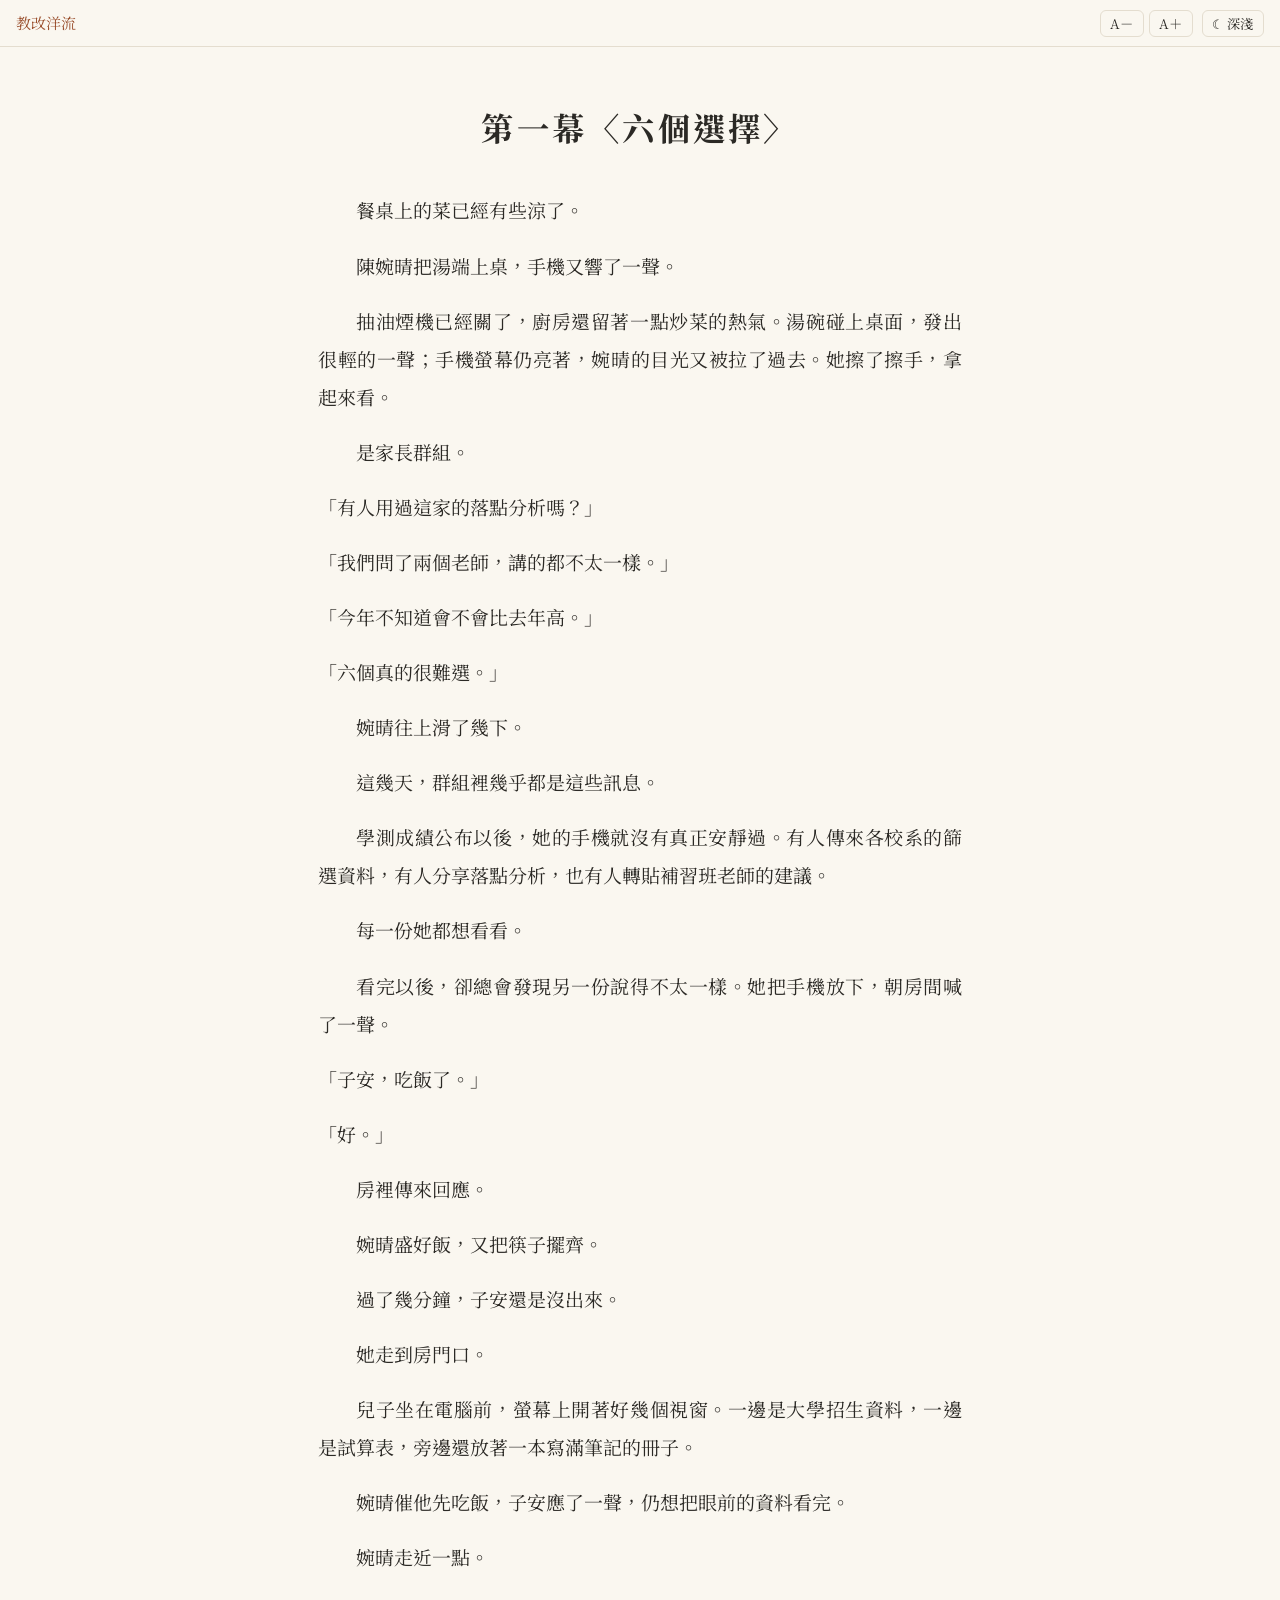
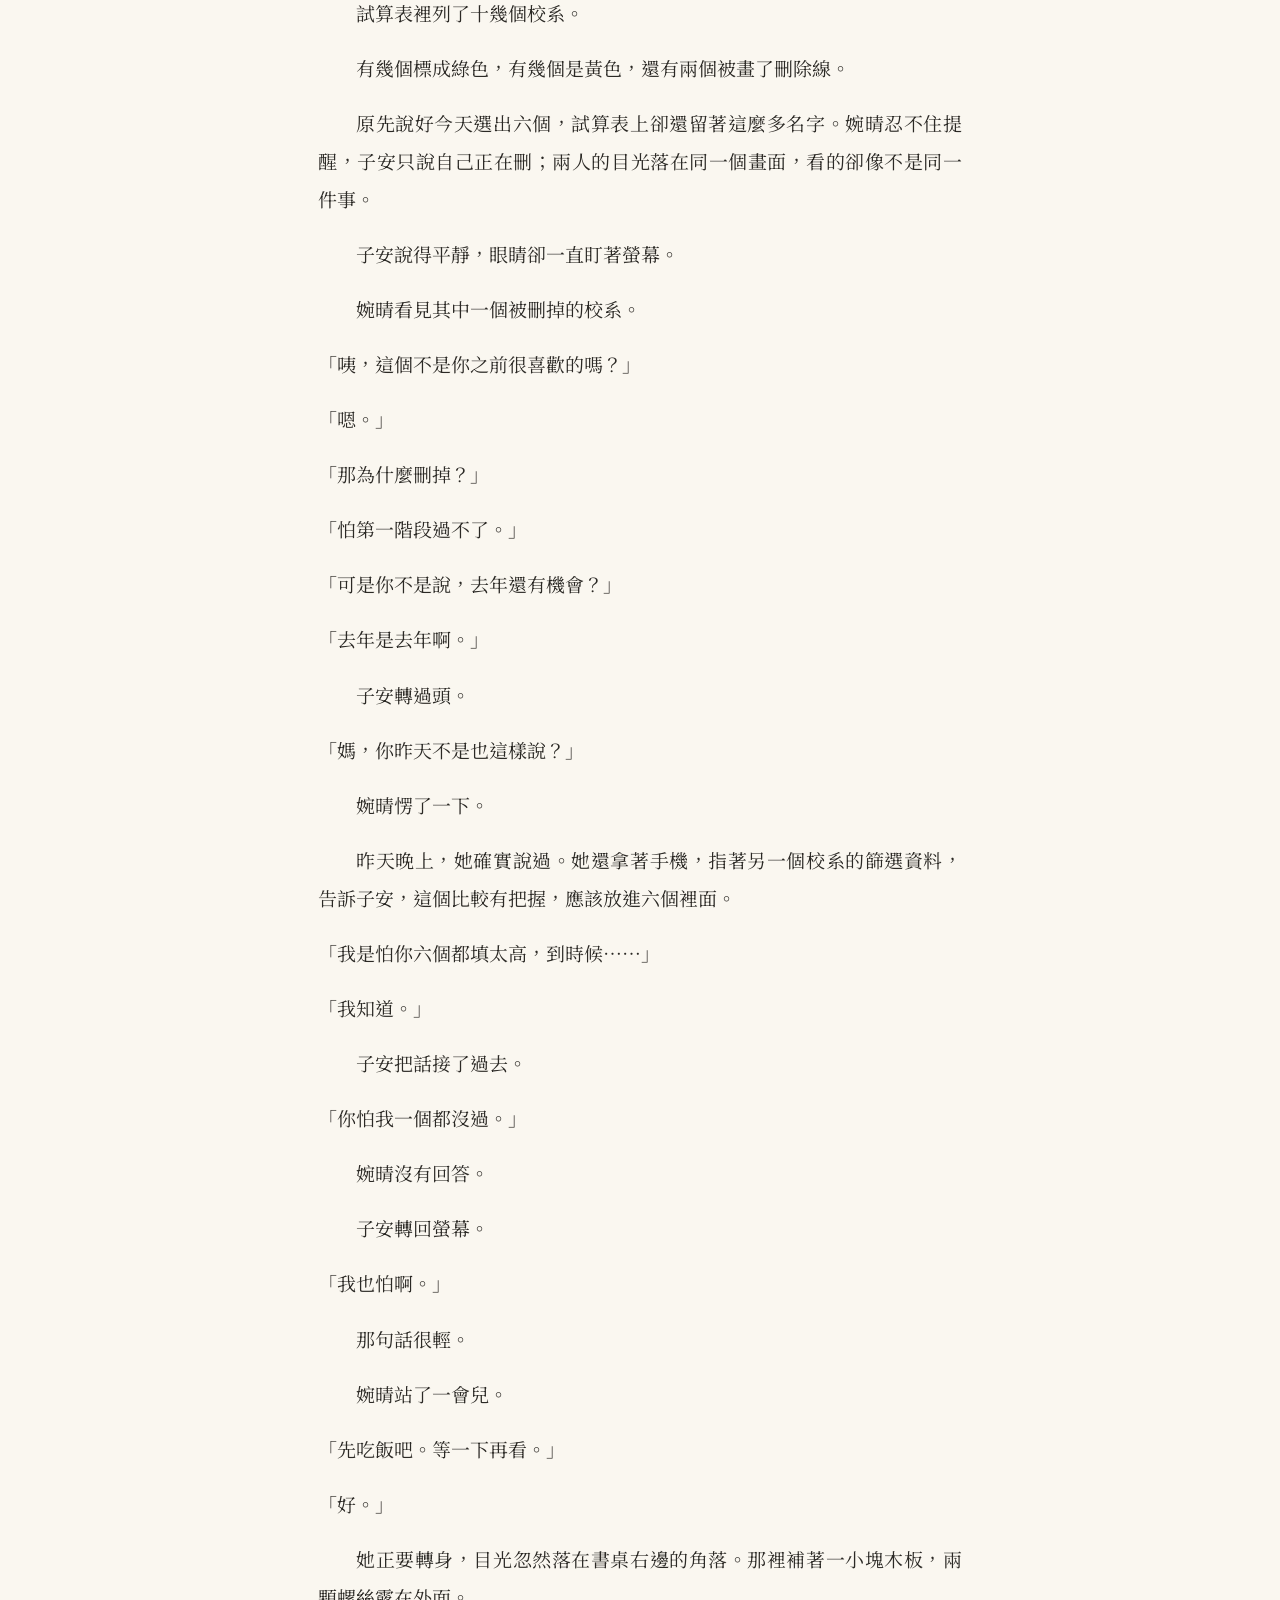
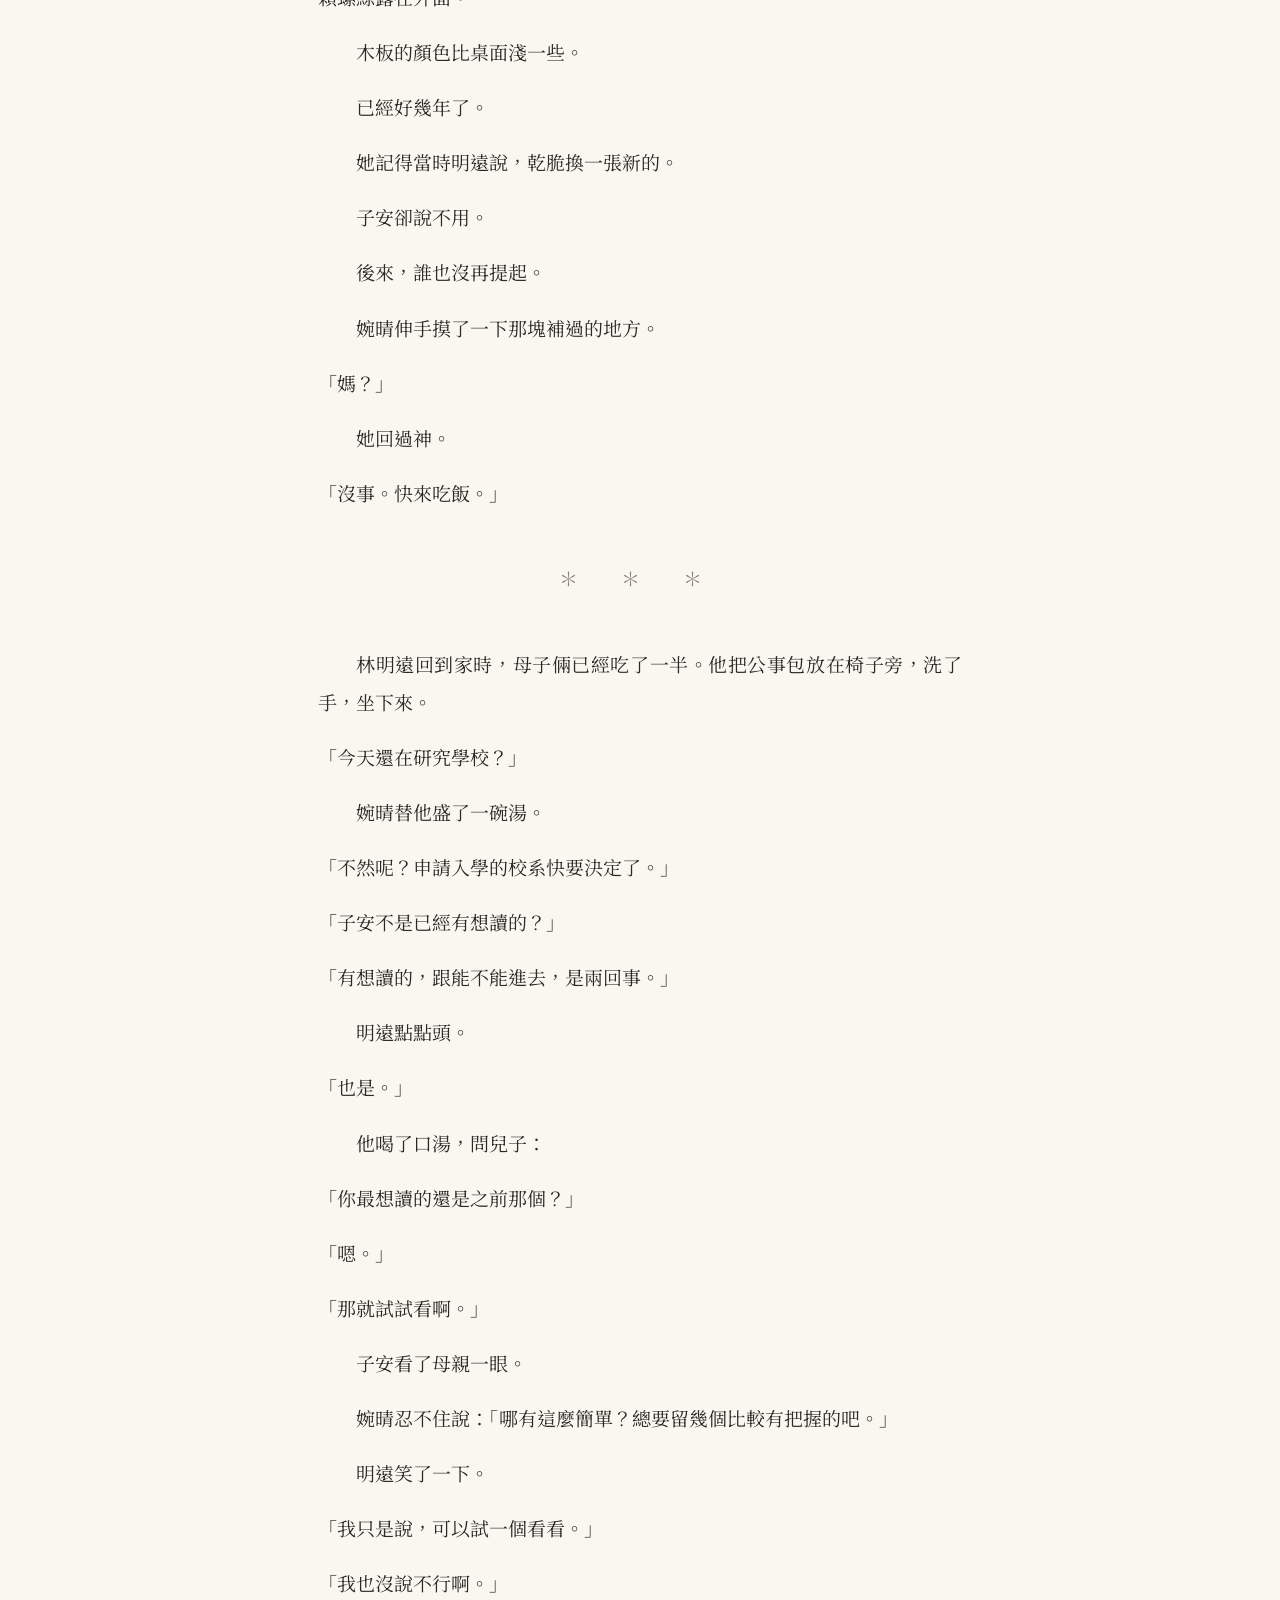
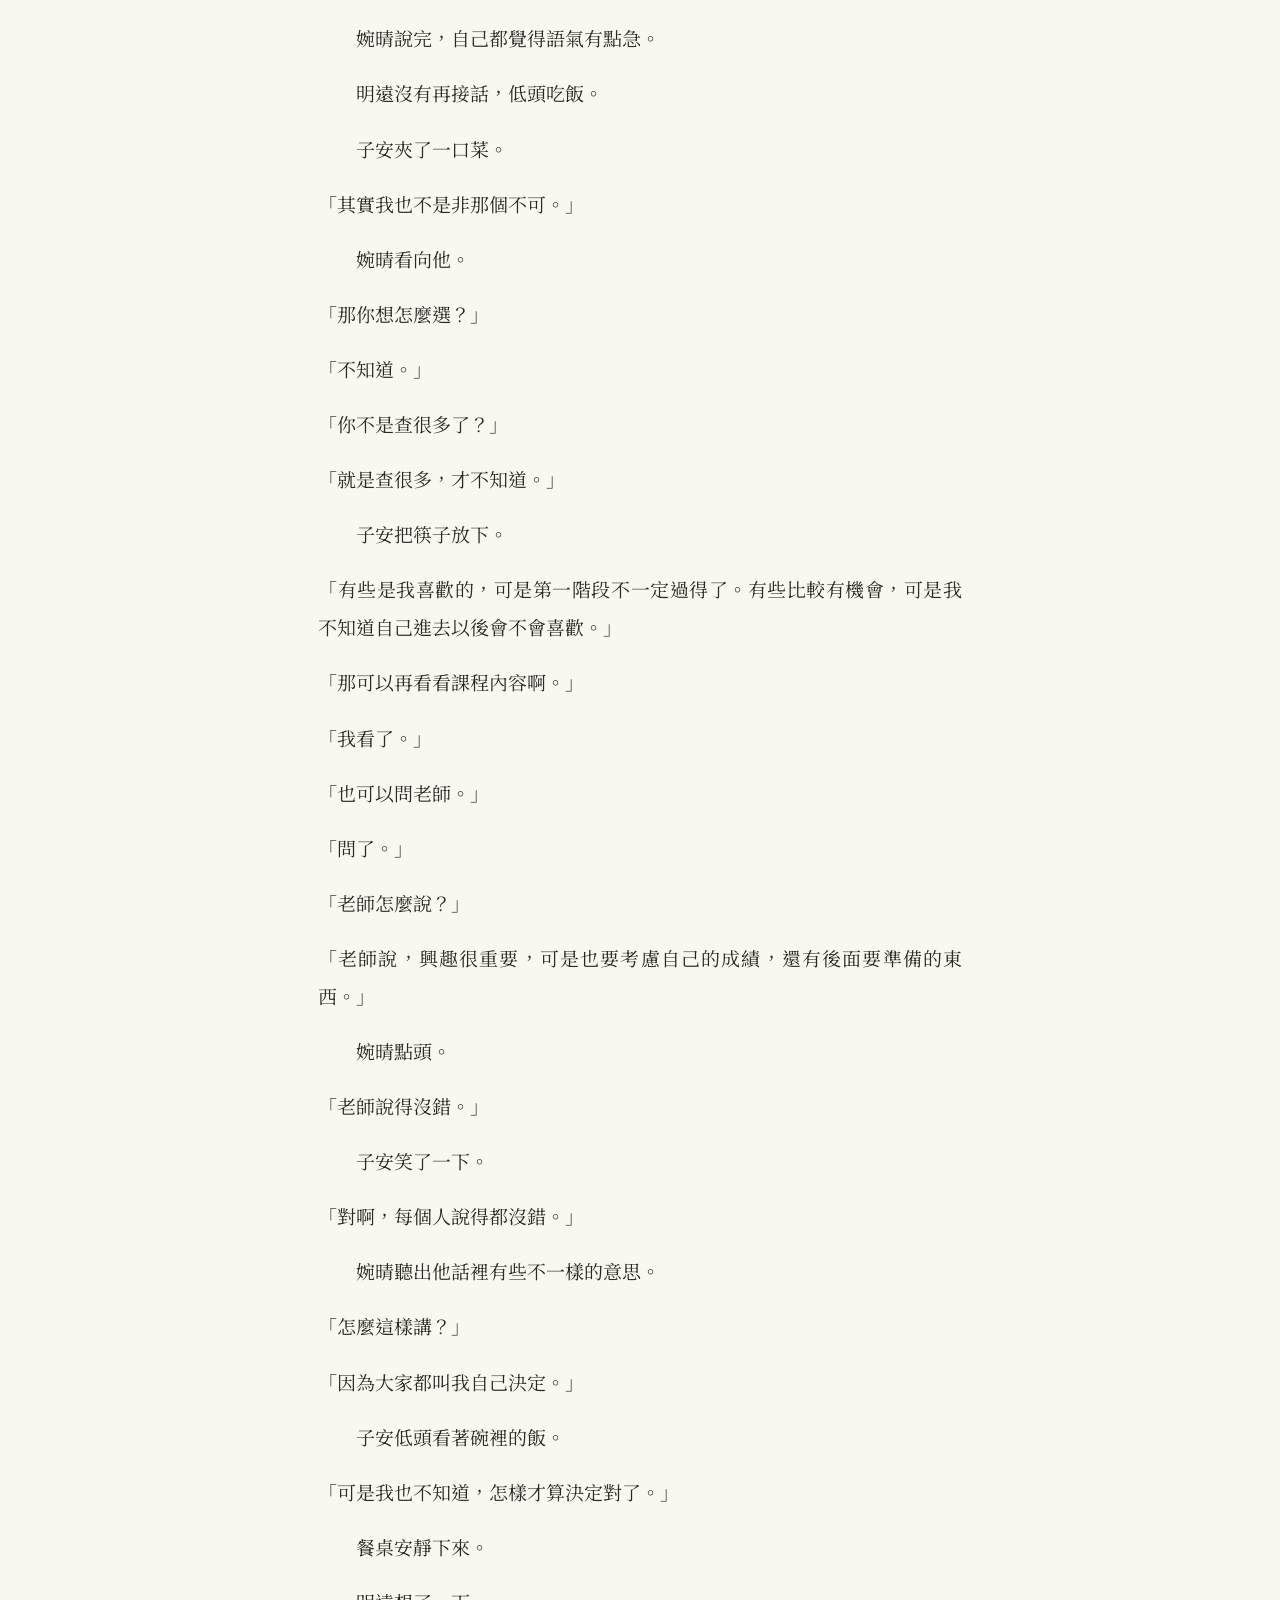
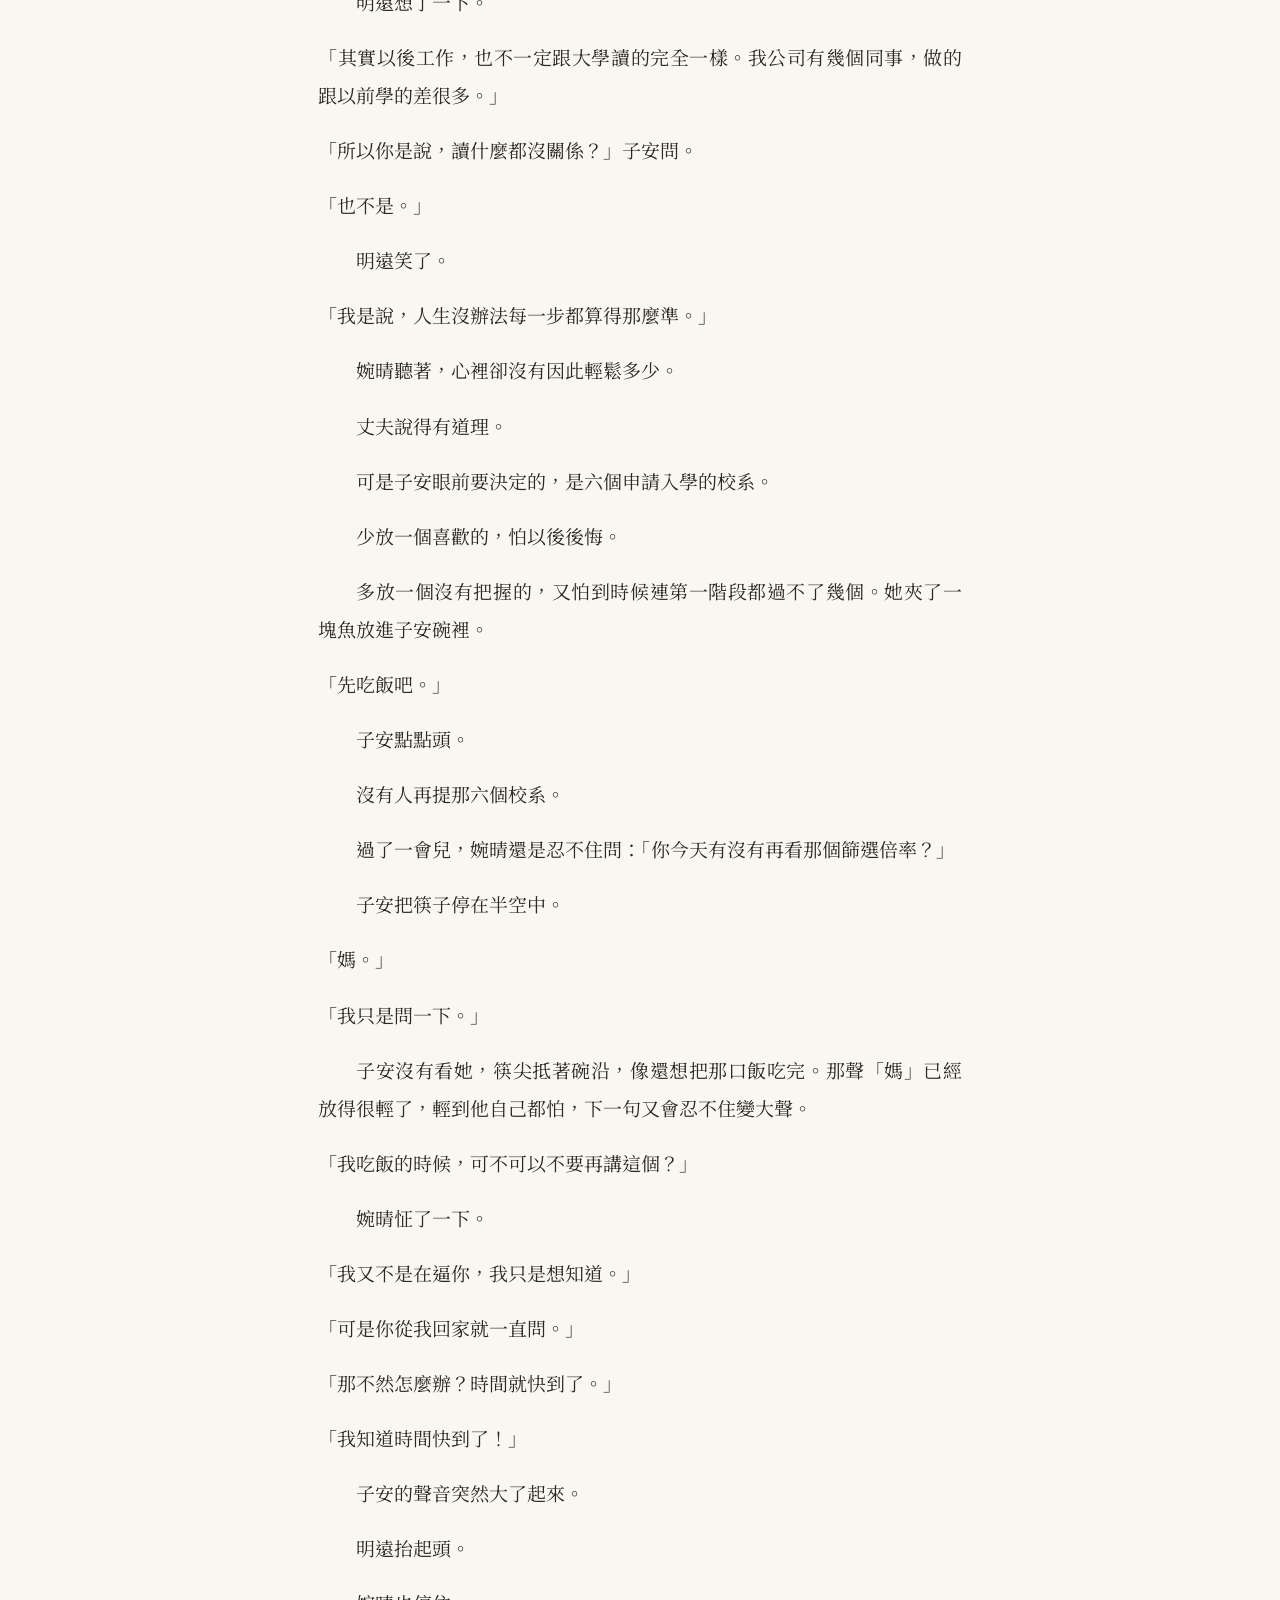
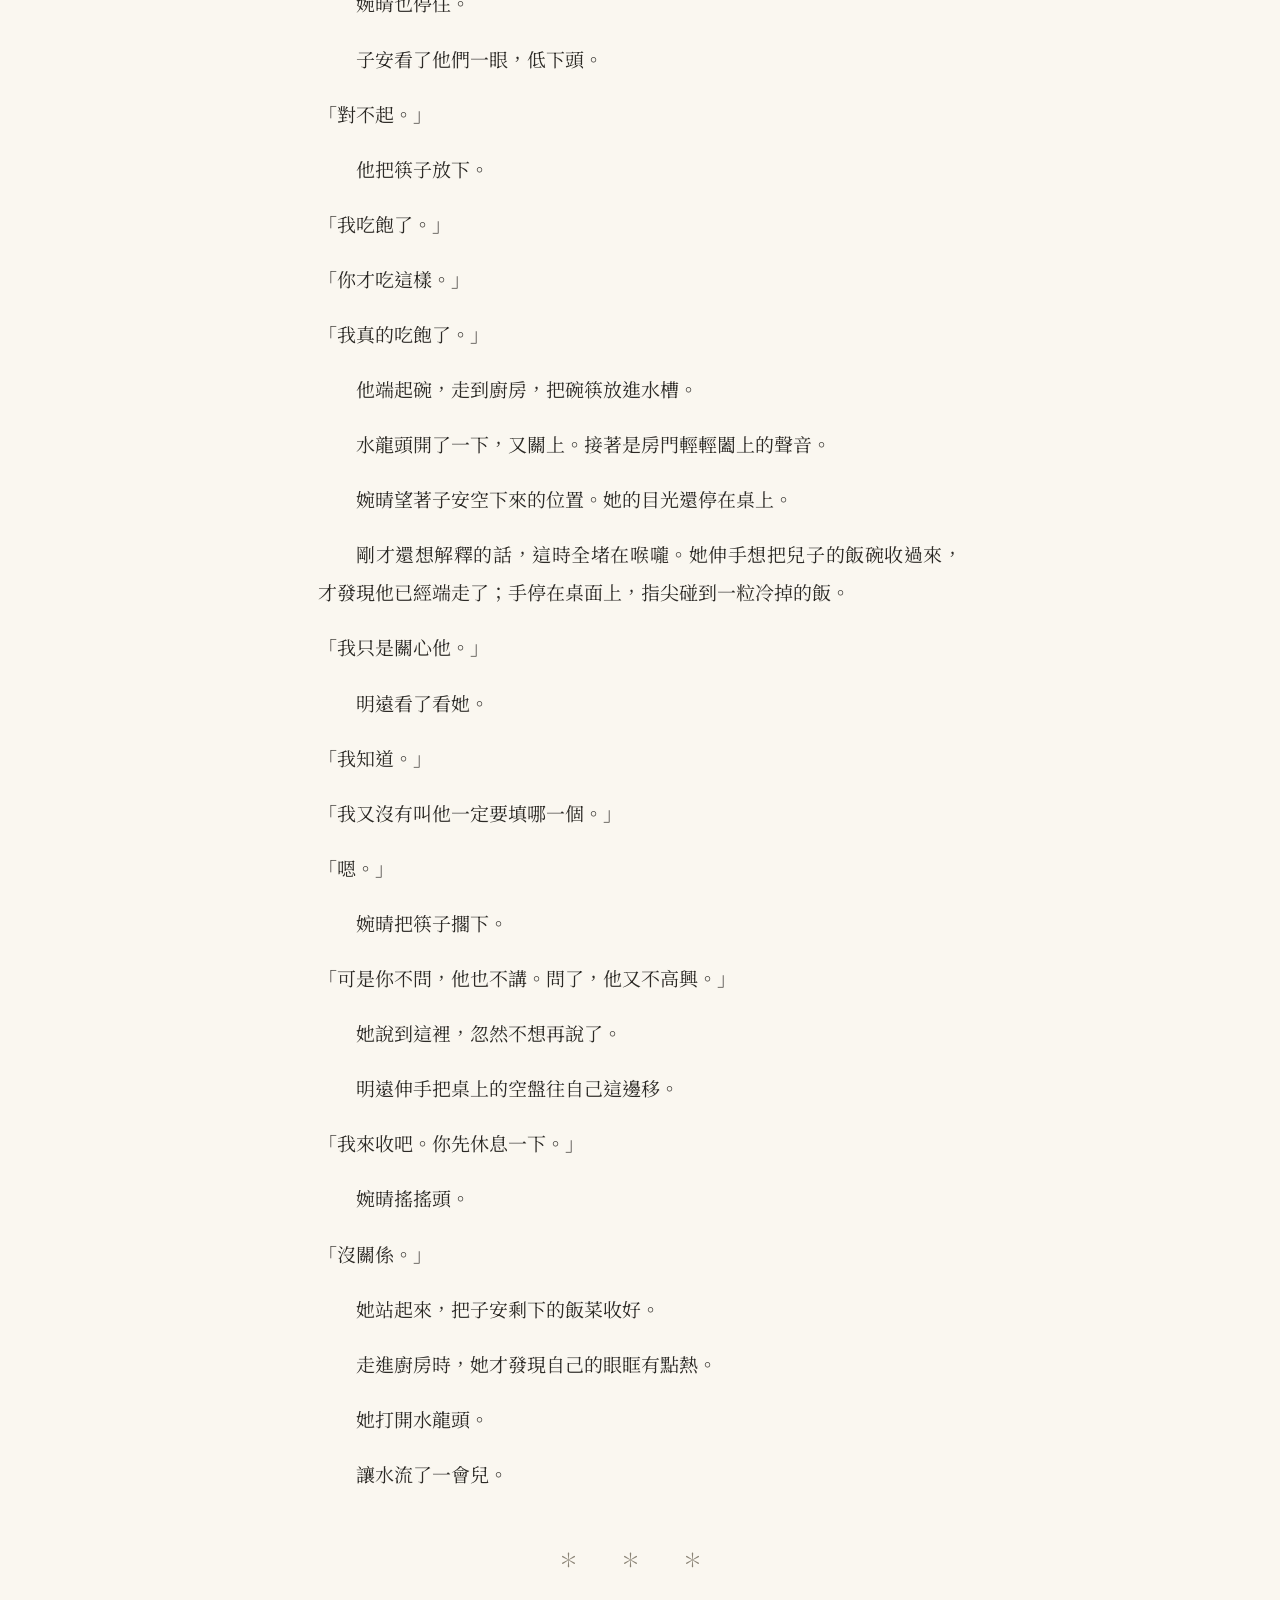
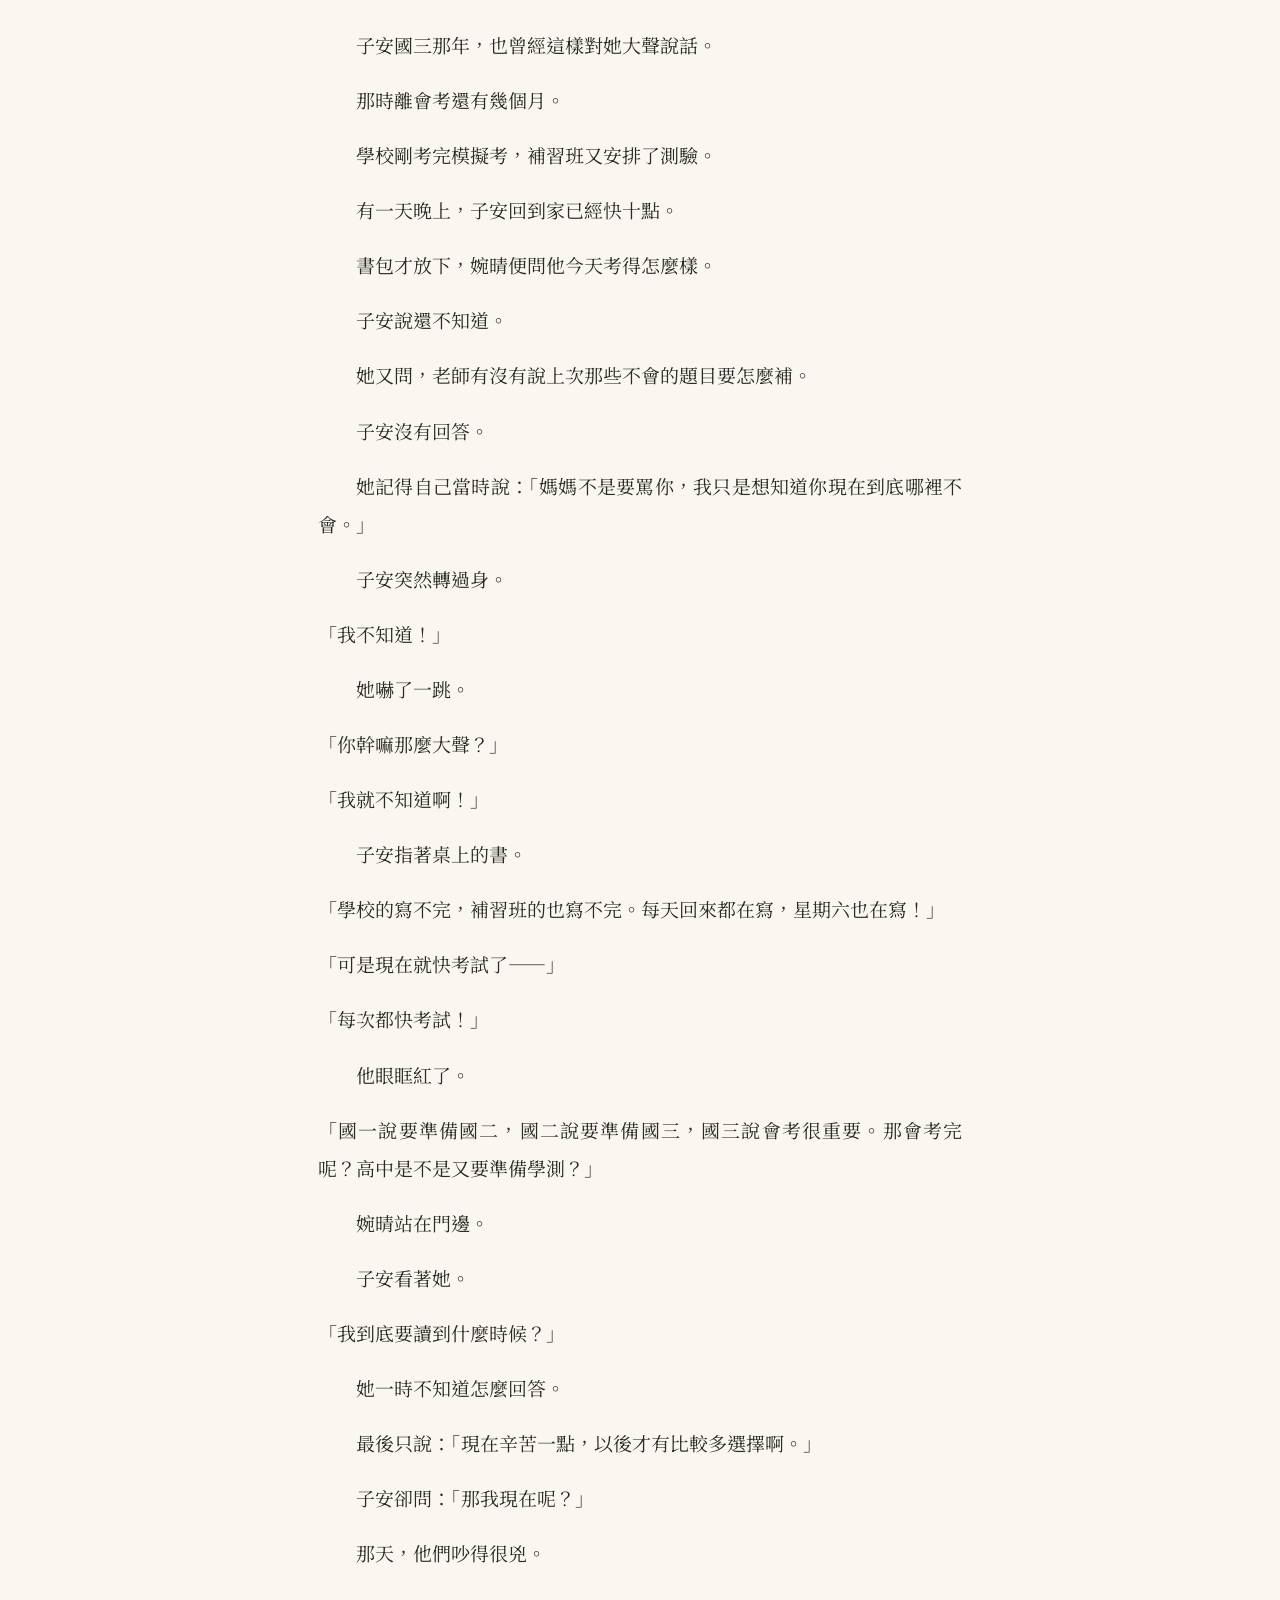
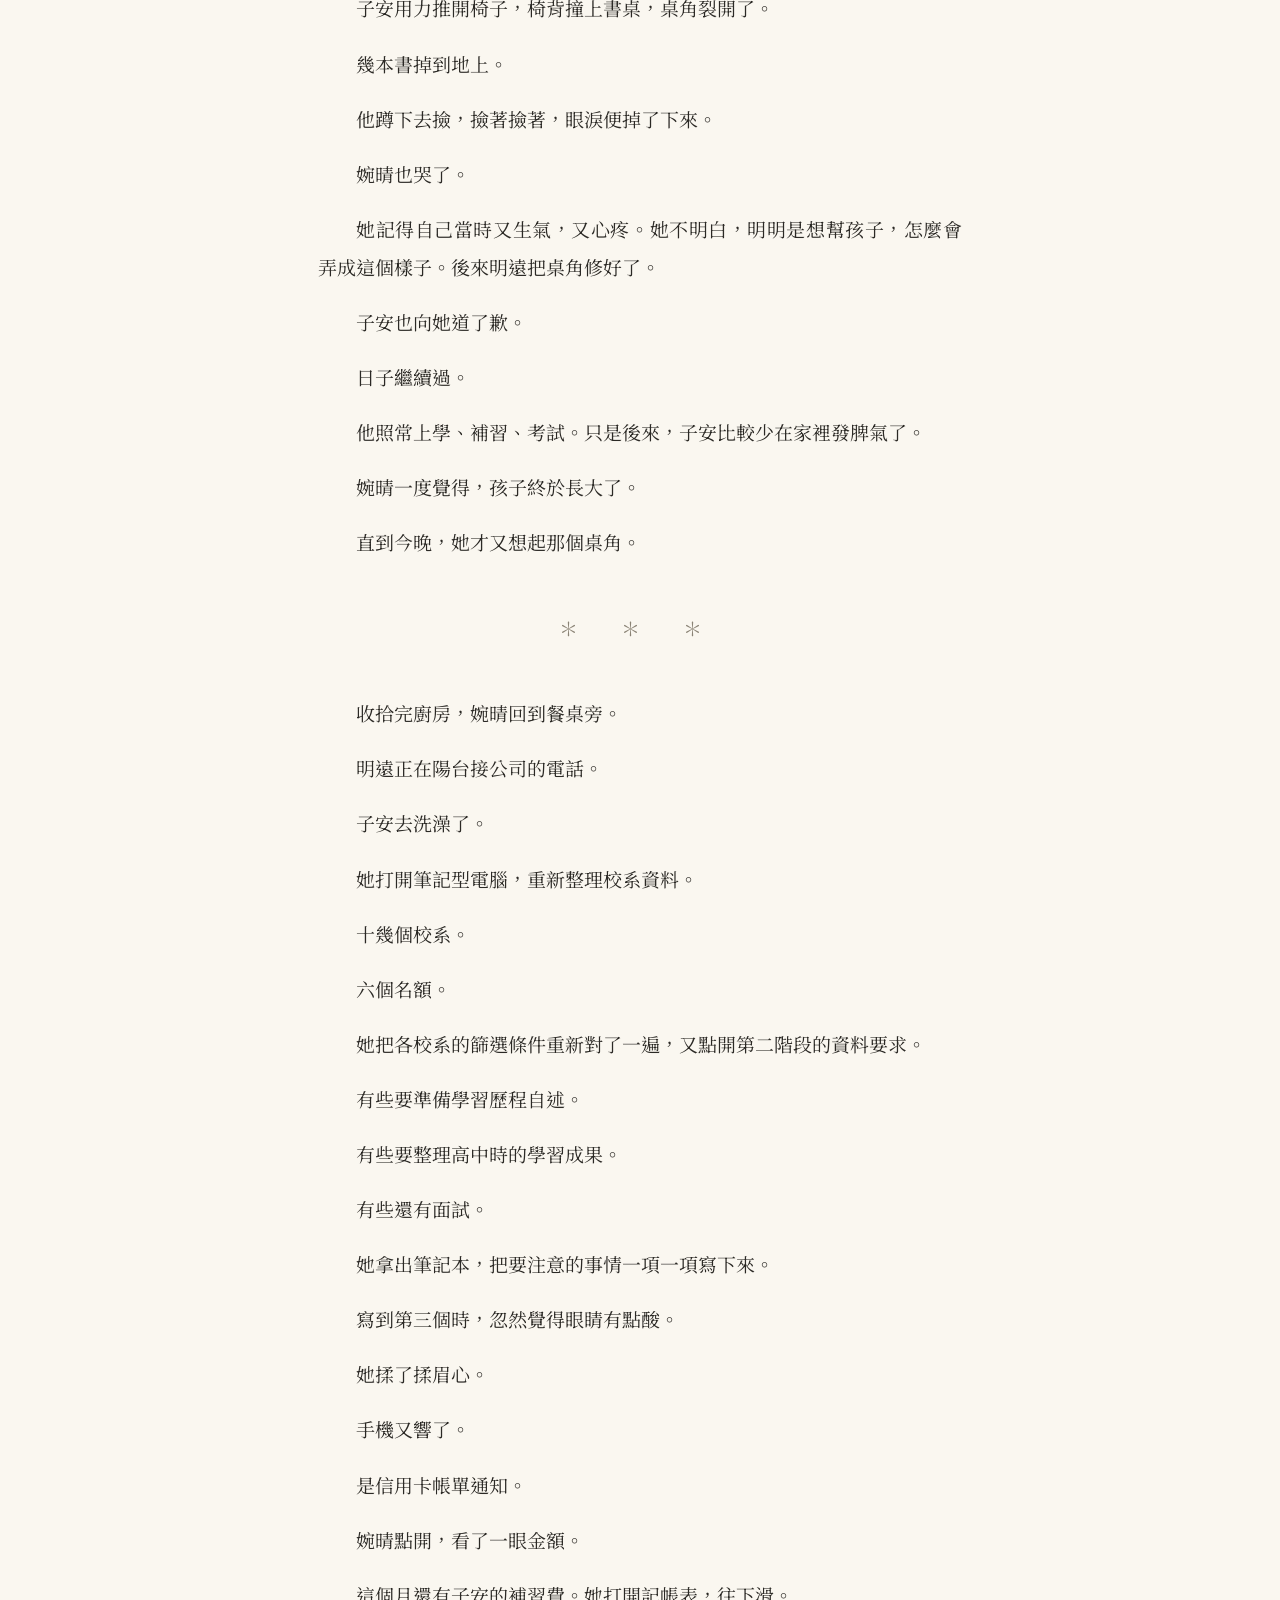
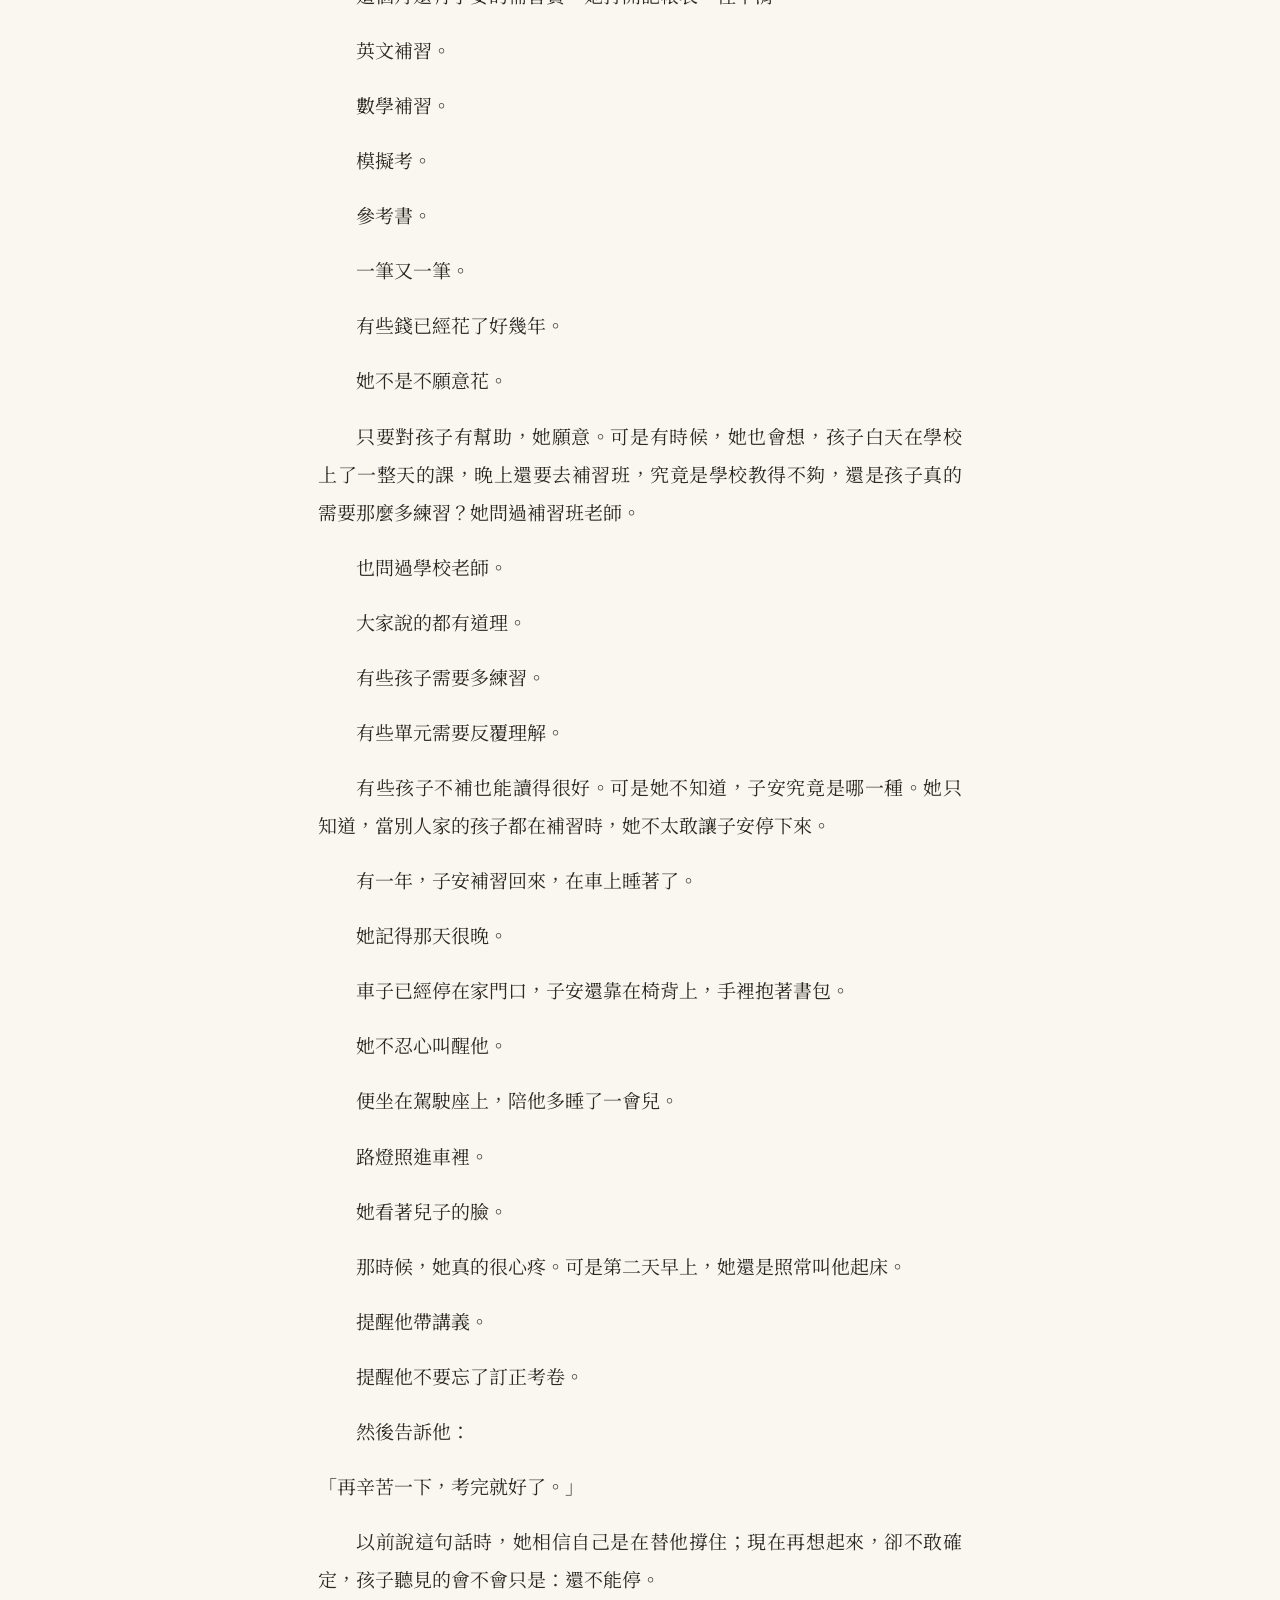
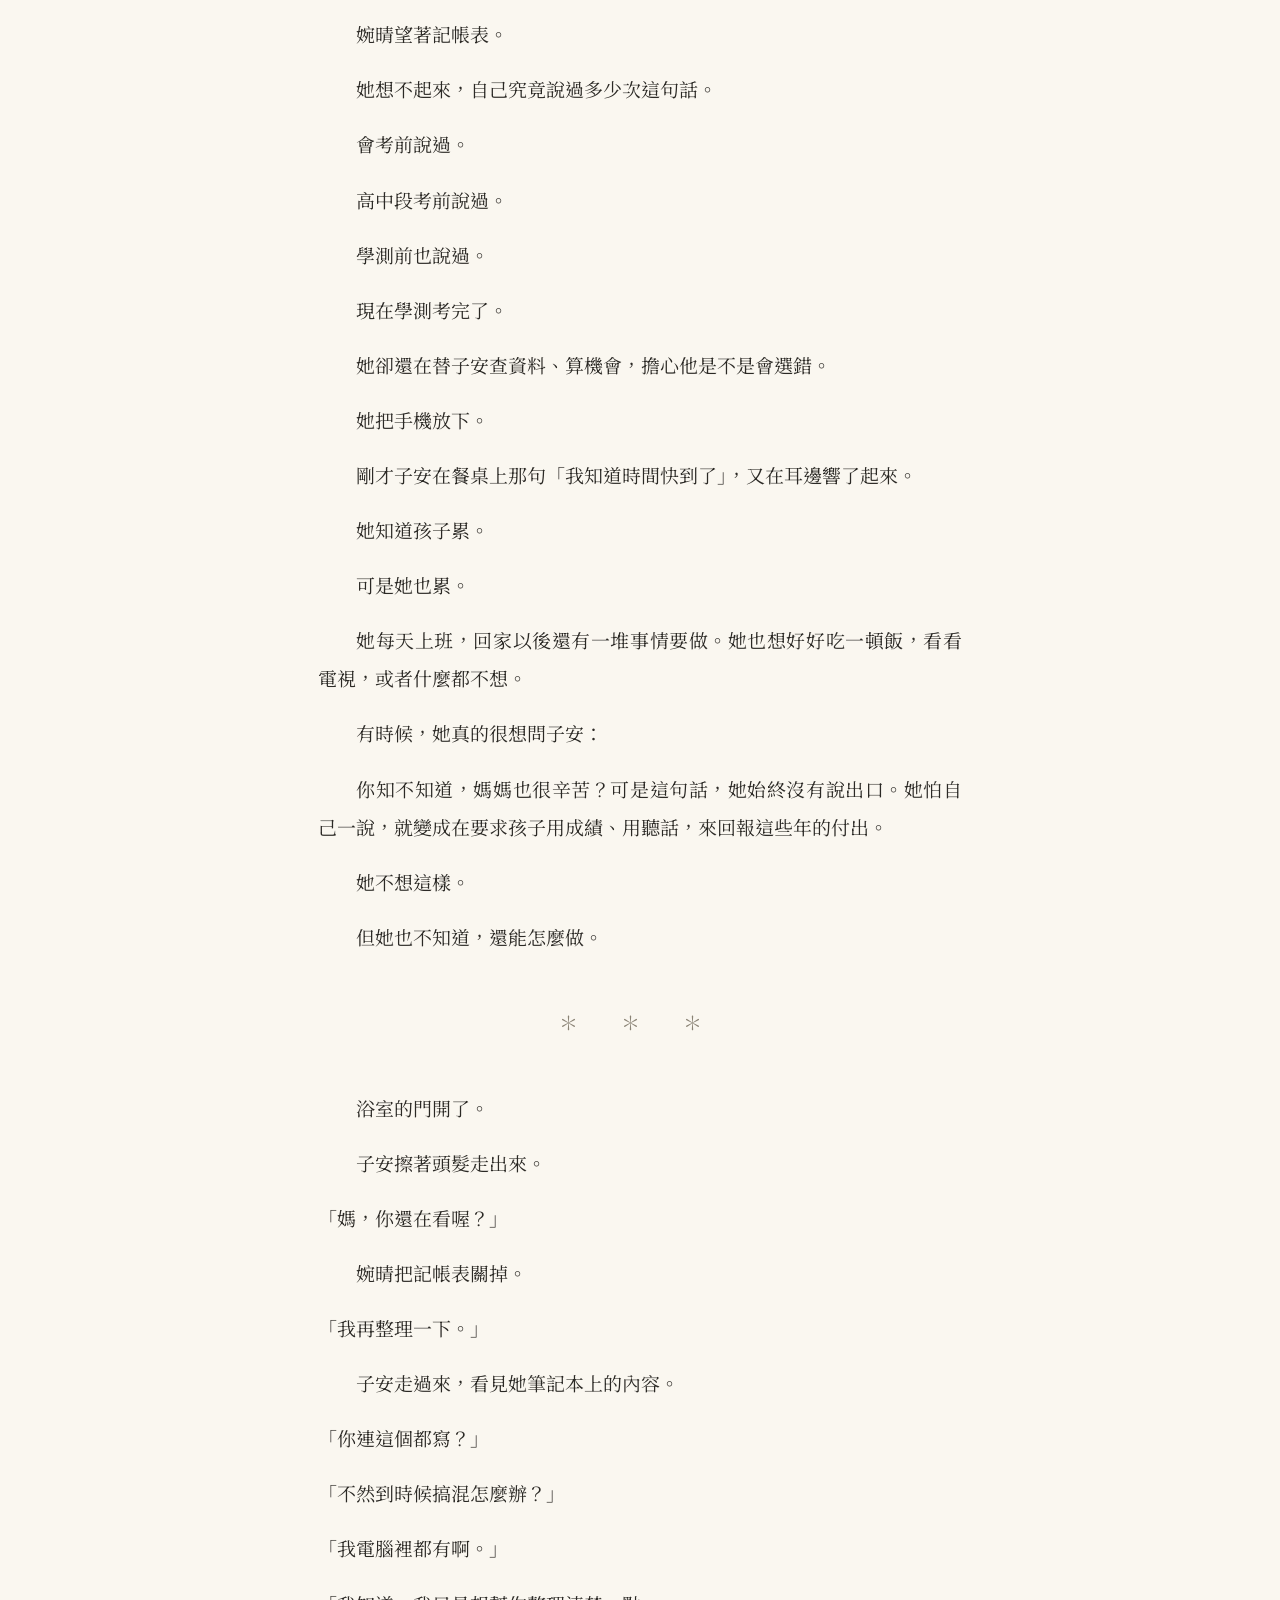
==== commit 9b24ee9e: "書名教改洋流、作者哲音；新增序與簡介" ====
--- a/docs/chapter-01.html
+++ b/docs/chapter-01.html
@@ -1,5 +1,5 @@
 <!doctype html><html lang="zh-Hant"><head><meta charset="utf-8">
-<meta name="viewport" content="width=device-width,initial-scale=1"><title>第一幕〈六個選擇〉｜我的書</title>
+<meta name="viewport" content="width=device-width,initial-scale=1"><title>第一幕〈六個選擇〉｜教改洋流</title>
 <link rel="preconnect" href="https://fonts.googleapis.com"><link href="https://fonts.googleapis.com/css2?family=Noto+Serif+TC:wght@400;700&display=swap" rel="stylesheet">
 <link rel="stylesheet" href="style.css"><script>
 const d=document.documentElement,s=localStorage;
@@ -7,7 +7,7 @@
 function tg(){d.dataset.theme=d.dataset.theme=='dark'?'':'dark';s.theme=d.dataset.theme}
 function fz(k){let v=parseInt(s.fs||19)+k;v=Math.max(14,Math.min(28,v));s.fs=v;d.style.setProperty('--fs',v+'px')}
 </script></head><body>
-<div class="bar"><a href="index.html">我的書</a><div>
+<div class="bar"><a href="index.html">教改洋流</a><div>
 <button onclick="fz(-1)" title="縮小字體">A－</button><button onclick="fz(1)" title="放大字體">A＋</button>
 <button onclick="tg()" title="切換深色／淺色">☾ 深淺</button></div></div>
 <main><h1>第一幕〈六個選擇〉</h1>
@@ -413,4 +413,4 @@
 <p>三十年了。</p>
 <p>她忽然很想知道——</p>
 <p>當年說好的快樂學習，後來去了哪裡？</p>
-<nav class="pn"><span></span><span class="c"><a href="index.html">目錄</a></span><span class="r"></span></nav></main><footer>© 作者名稱</footer></body></html>+<nav class="pn"><span><a href="preface.html">← 序　讓教育有繼續生長的力量</a></span><span class="c"><a href="index.html">目錄</a></span><span class="r"></span></nav></main><footer>© 哲音</footer></body></html>
--- a/docs/style.css
+++ b/docs/style.css
@@ -16,3 +16,5 @@
 nav.pn{display:flex;justify-content:space-between;gap:1rem;margin-top:3rem;padding-top:1.5rem;border-top:1px solid var(--line);font-size:.85em}
 nav.pn span{flex:1}nav.pn .c{text-align:center}nav.pn .r{text-align:right}
 footer{text-align:center;color:var(--muted);font-size:13px;padding:2rem}
+.intro{margin:2rem 0;padding:1.2rem 1.5rem;border-left:3px solid currentColor;opacity:.92}
+.intro h2{font-size:1.1em;margin-top:0}
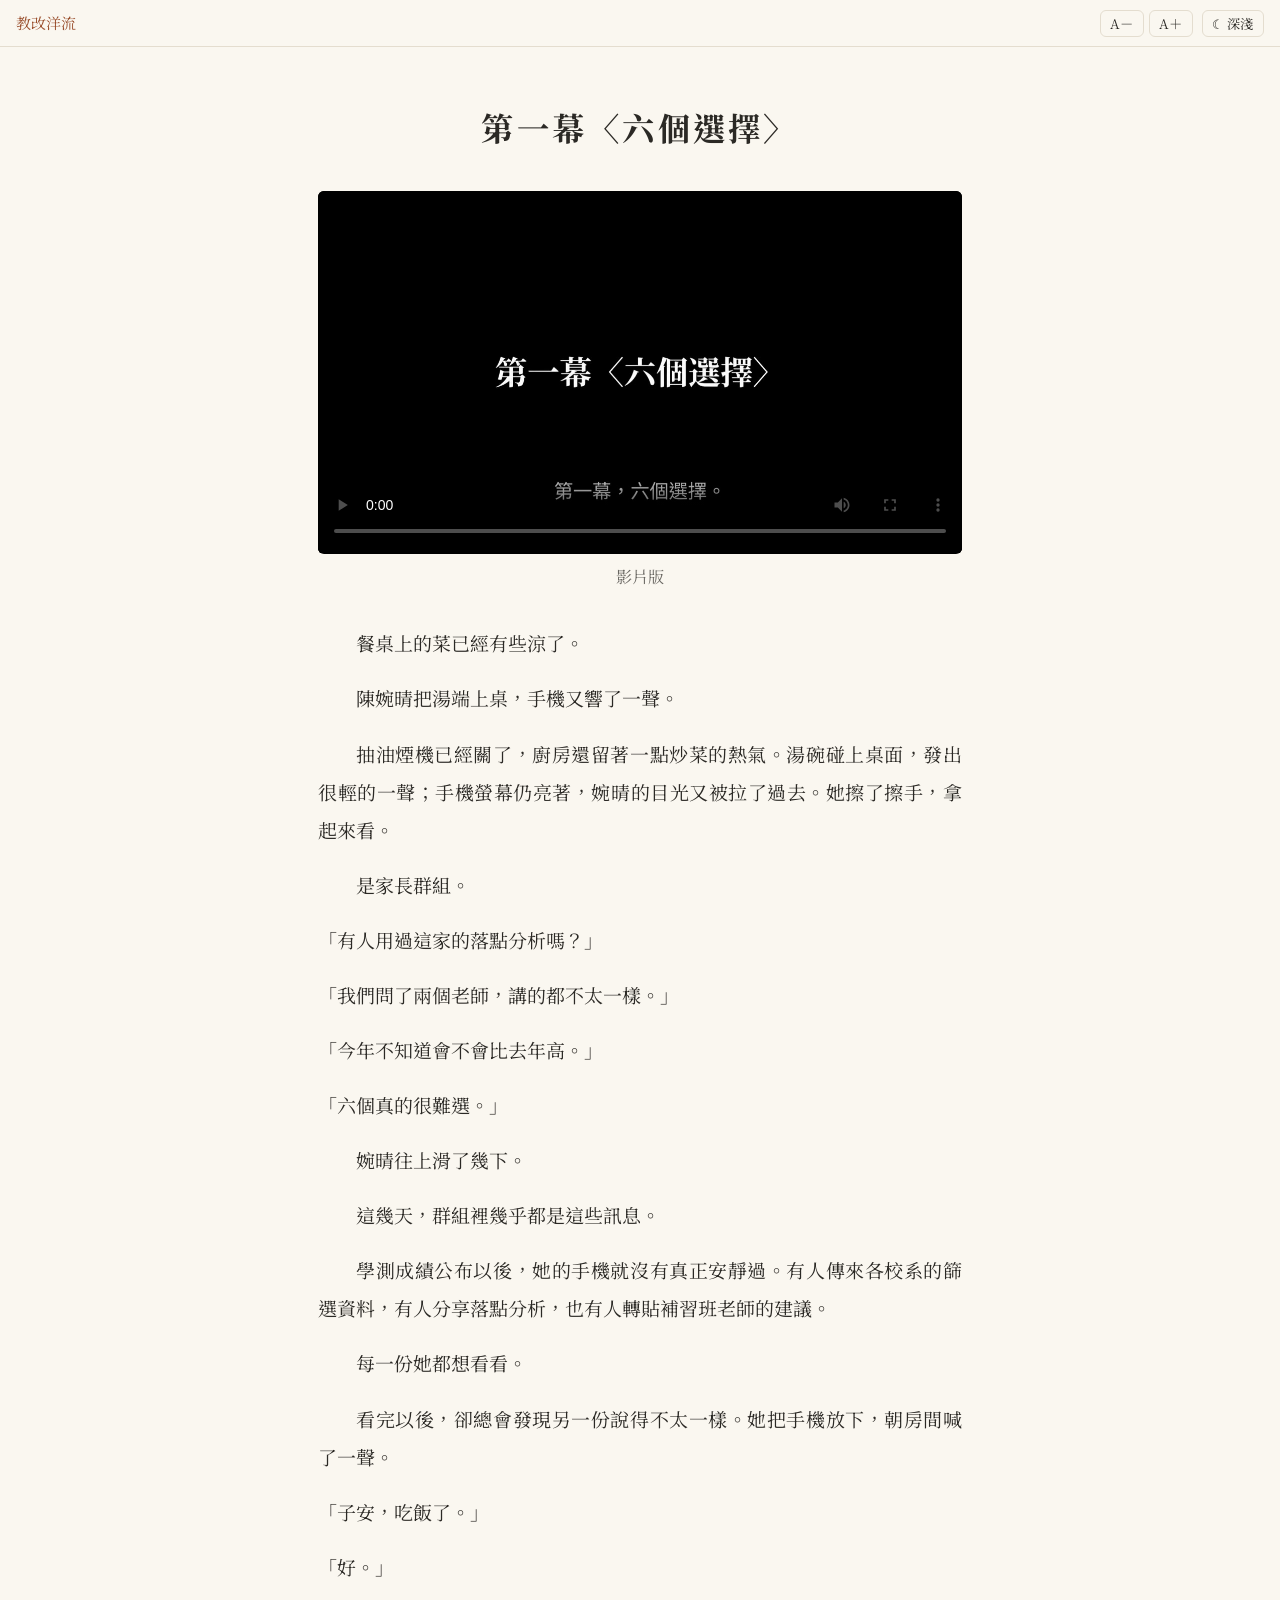
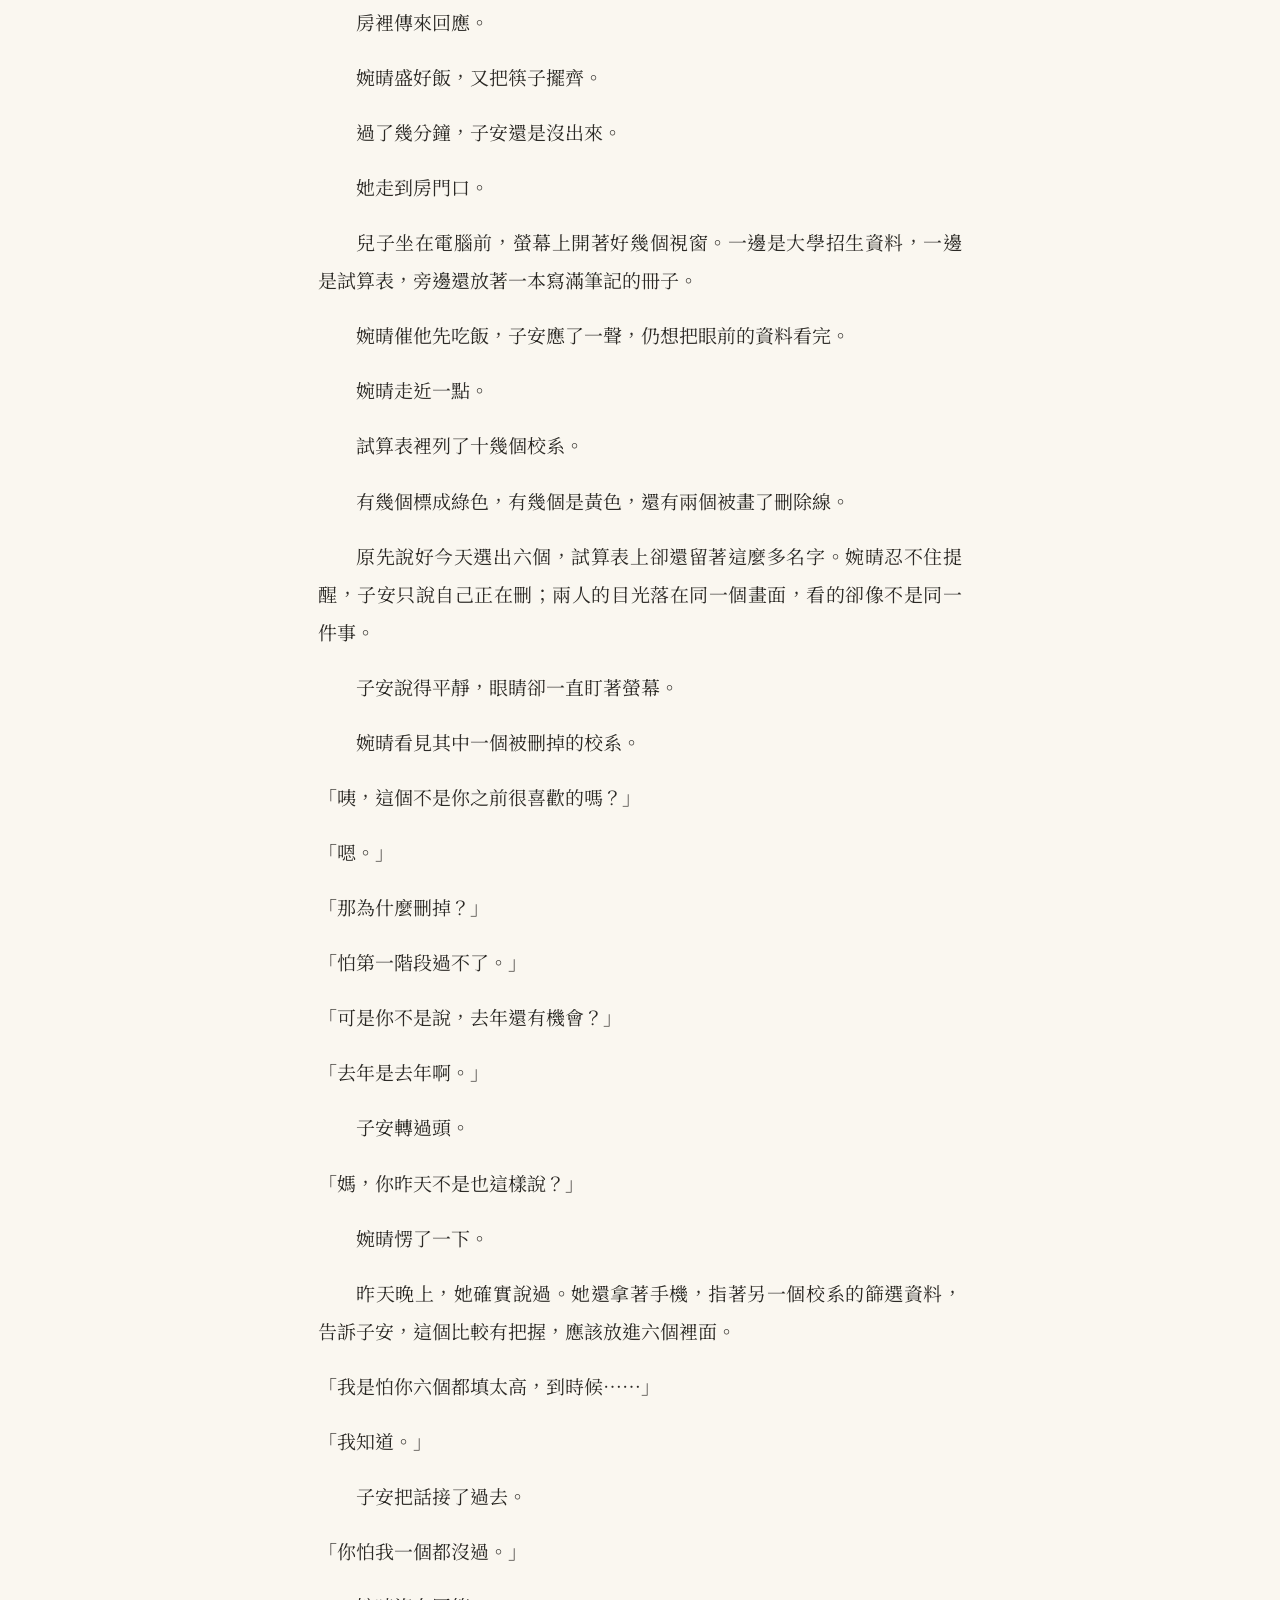
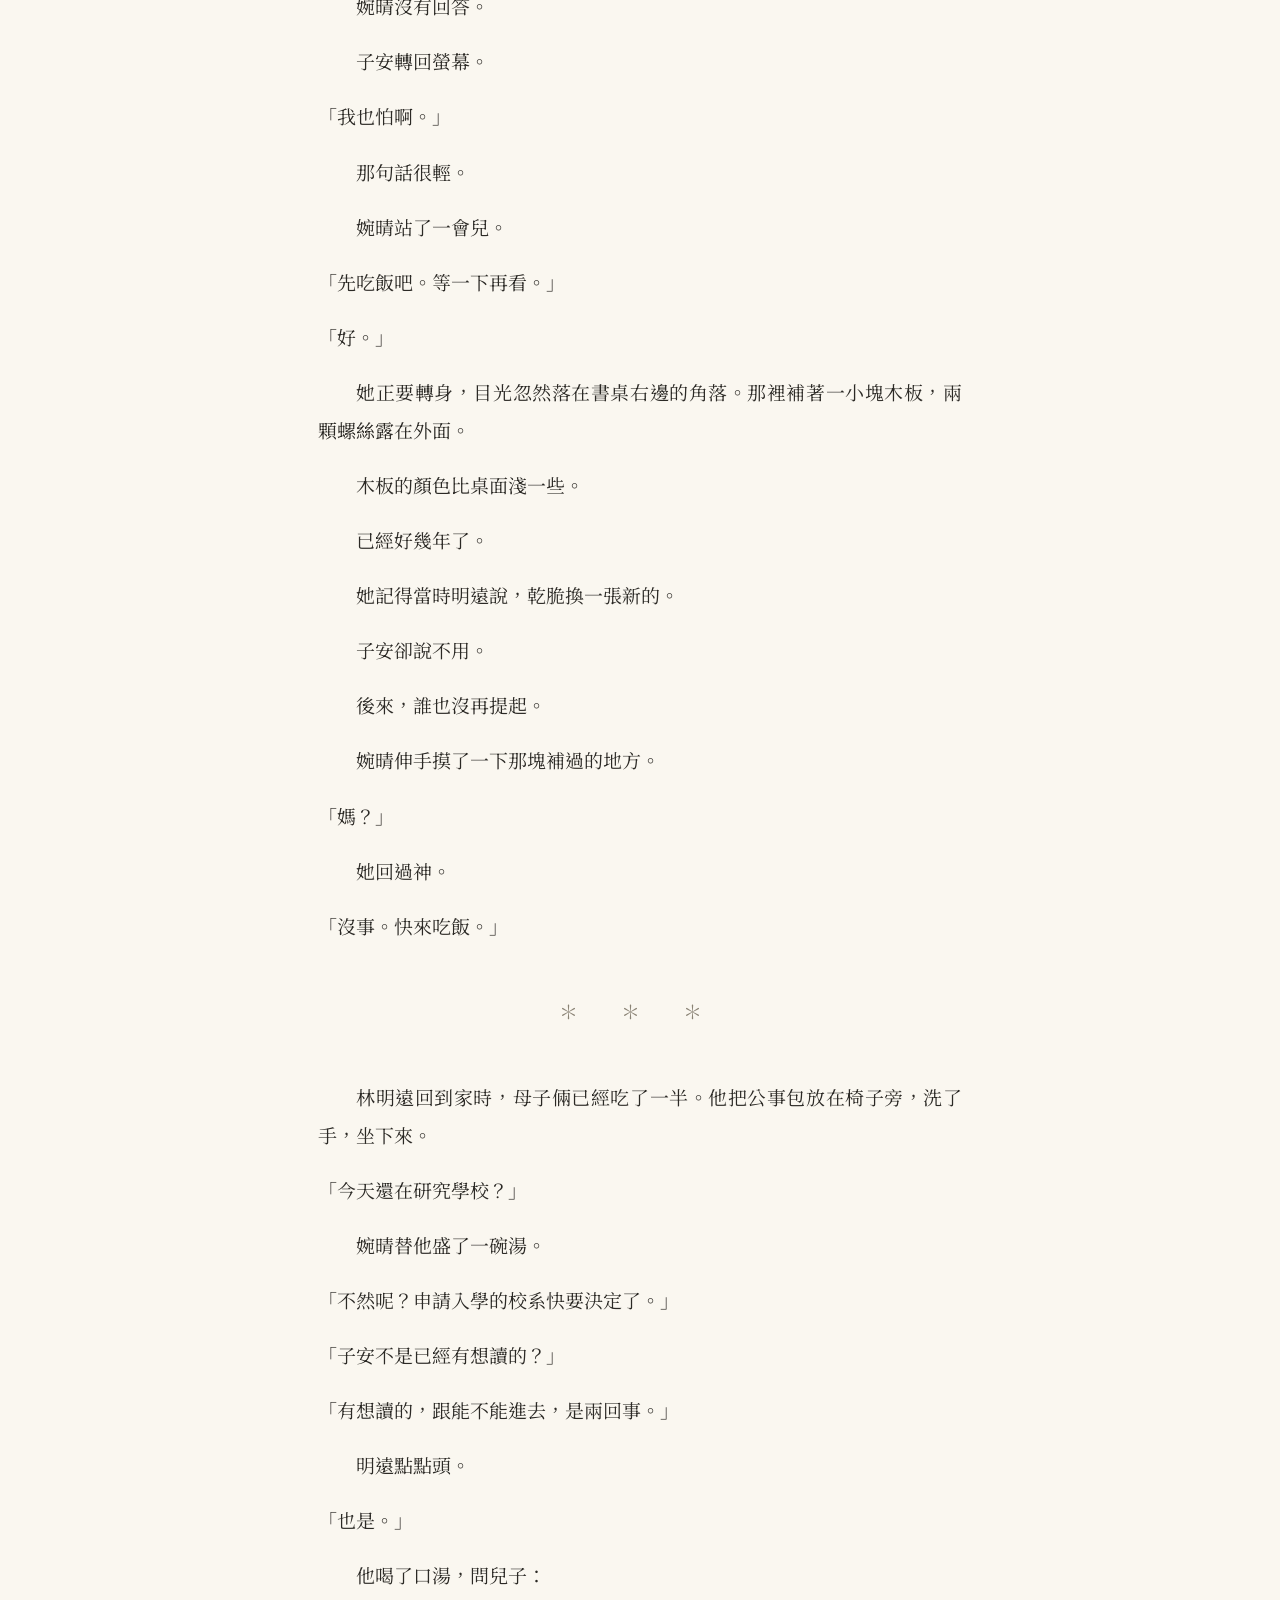
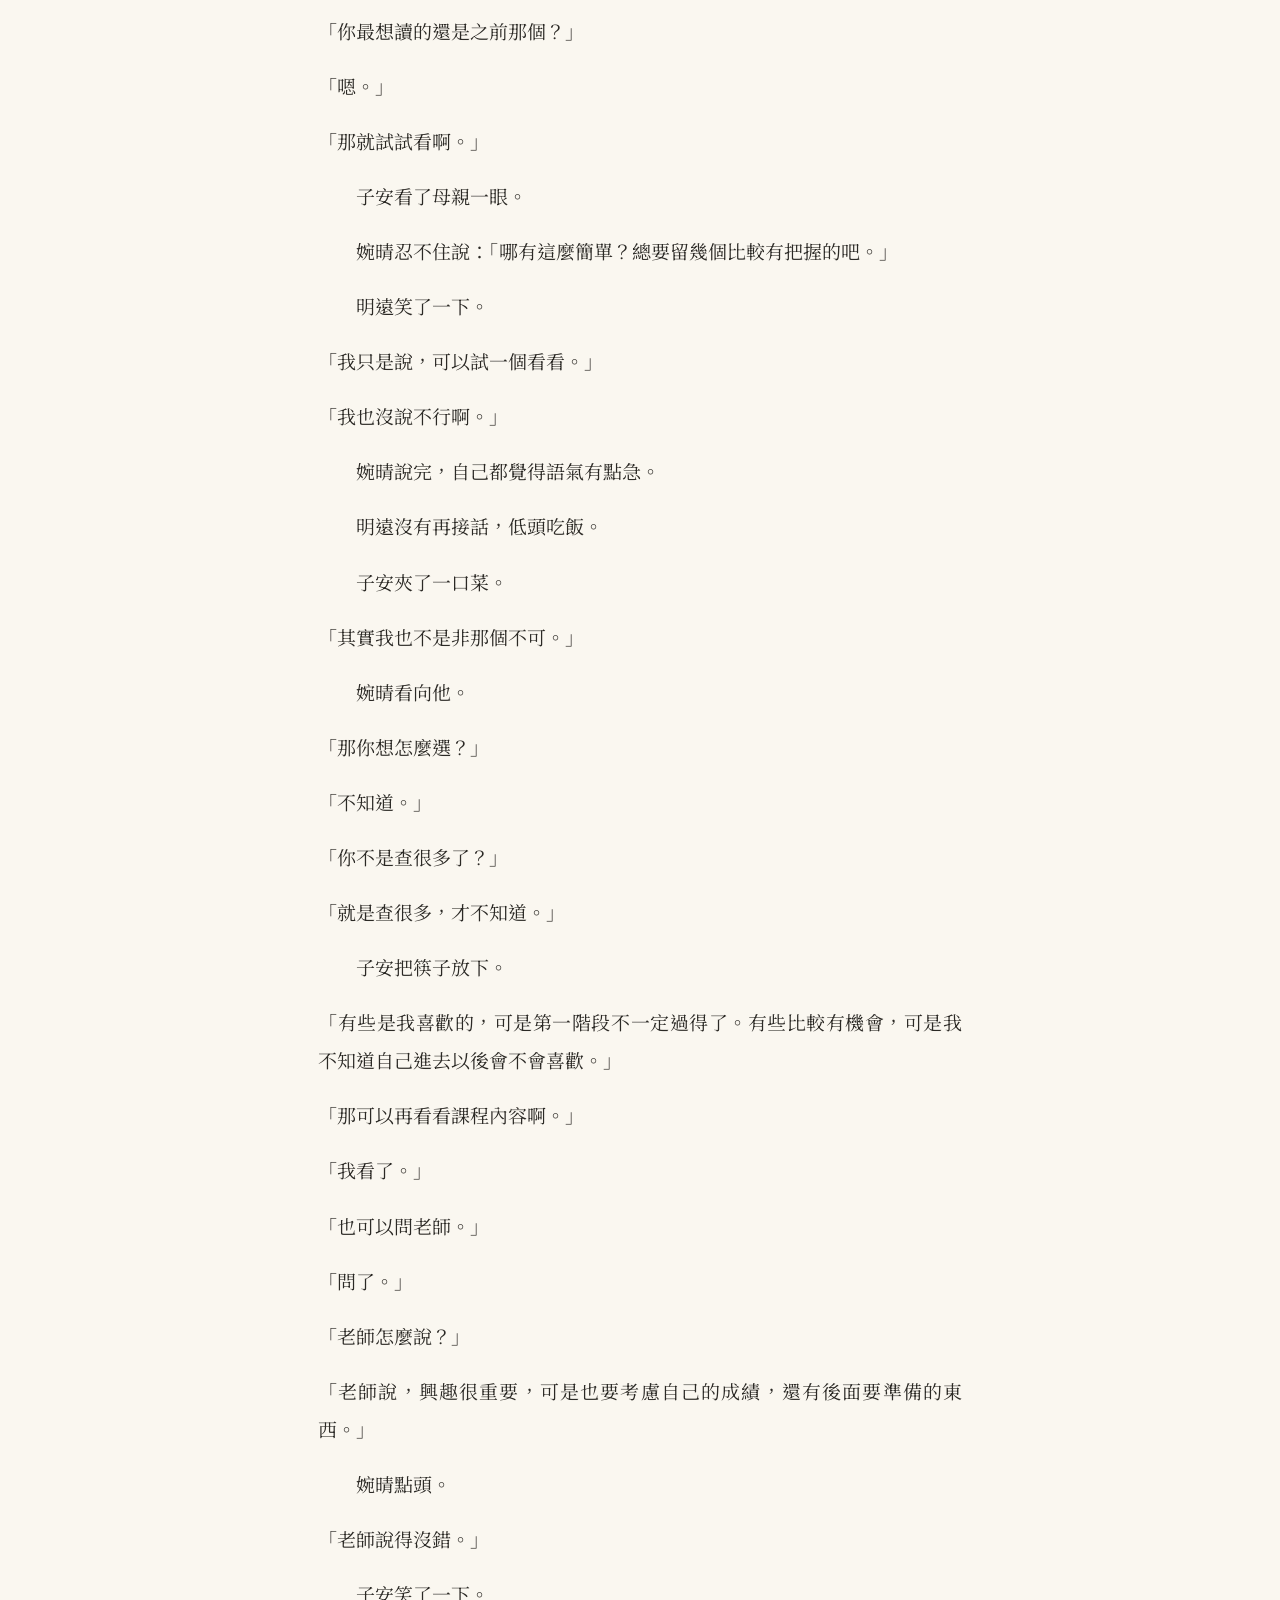
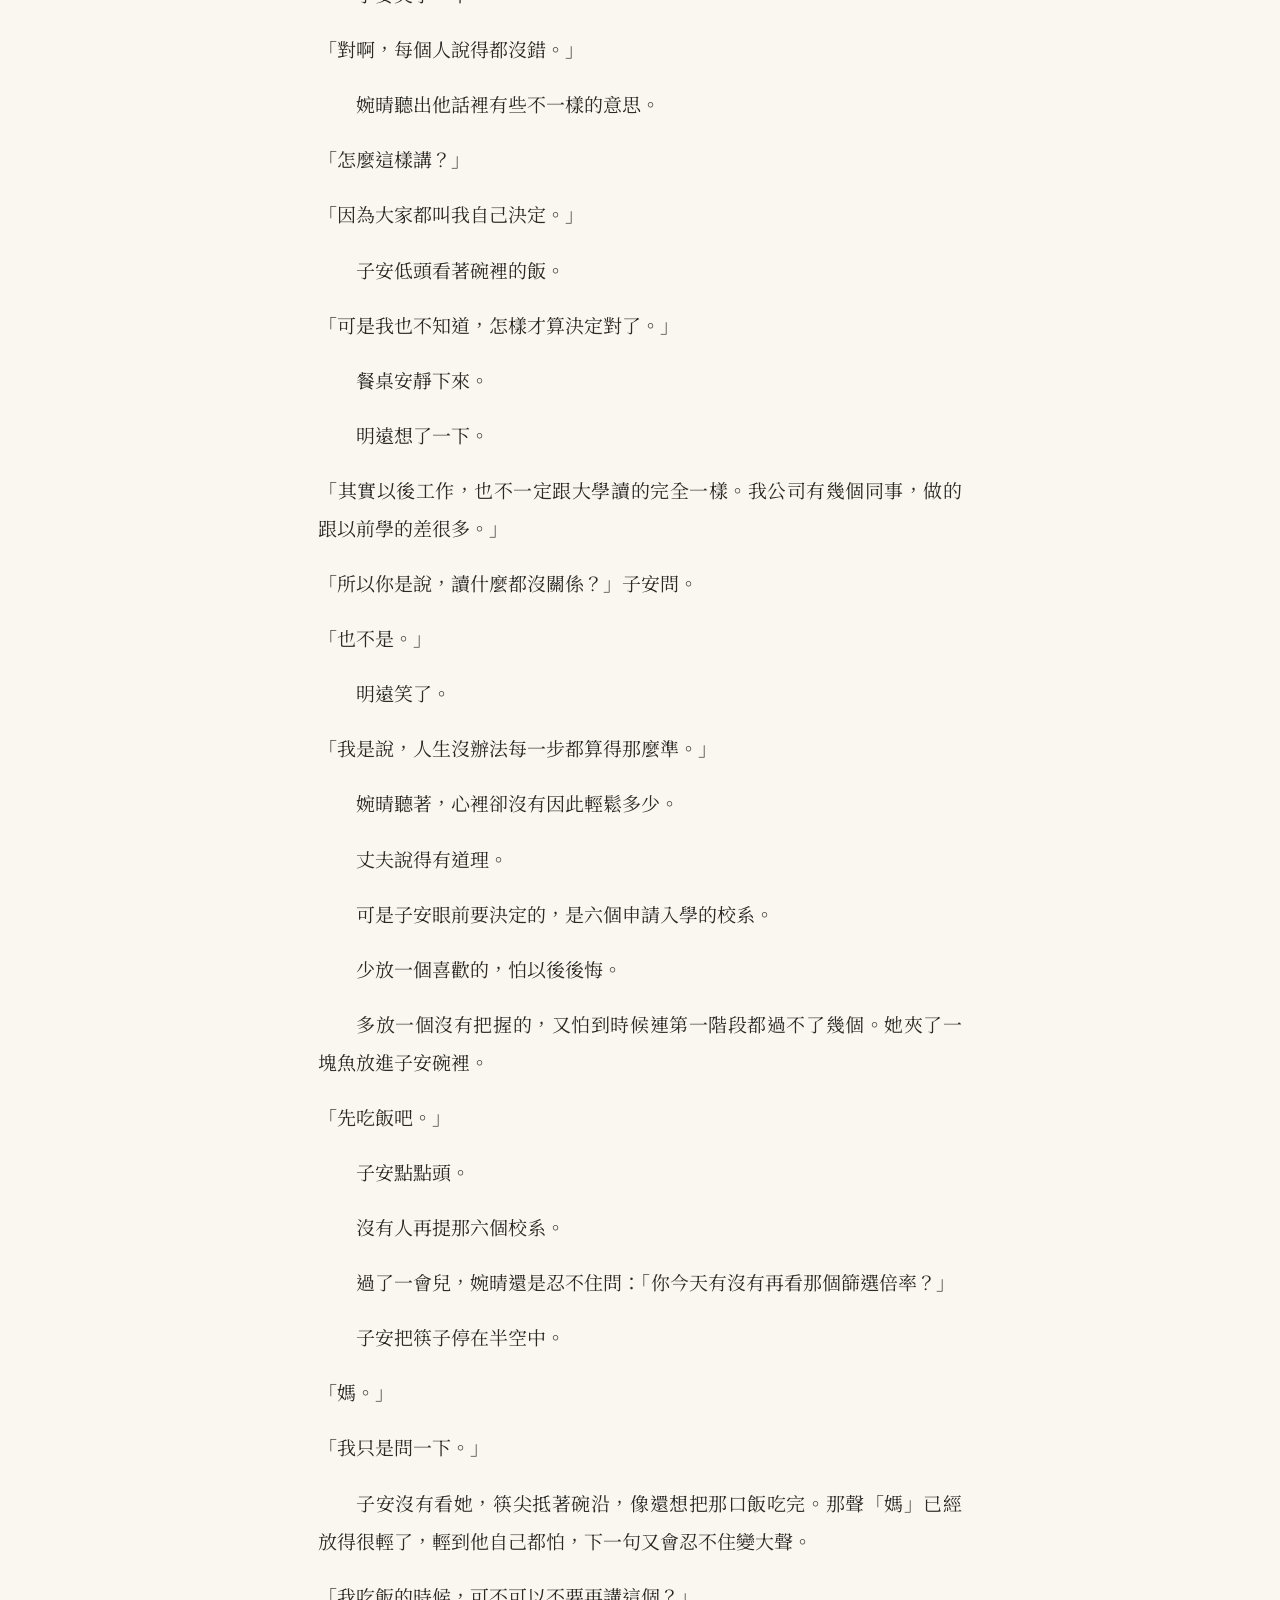
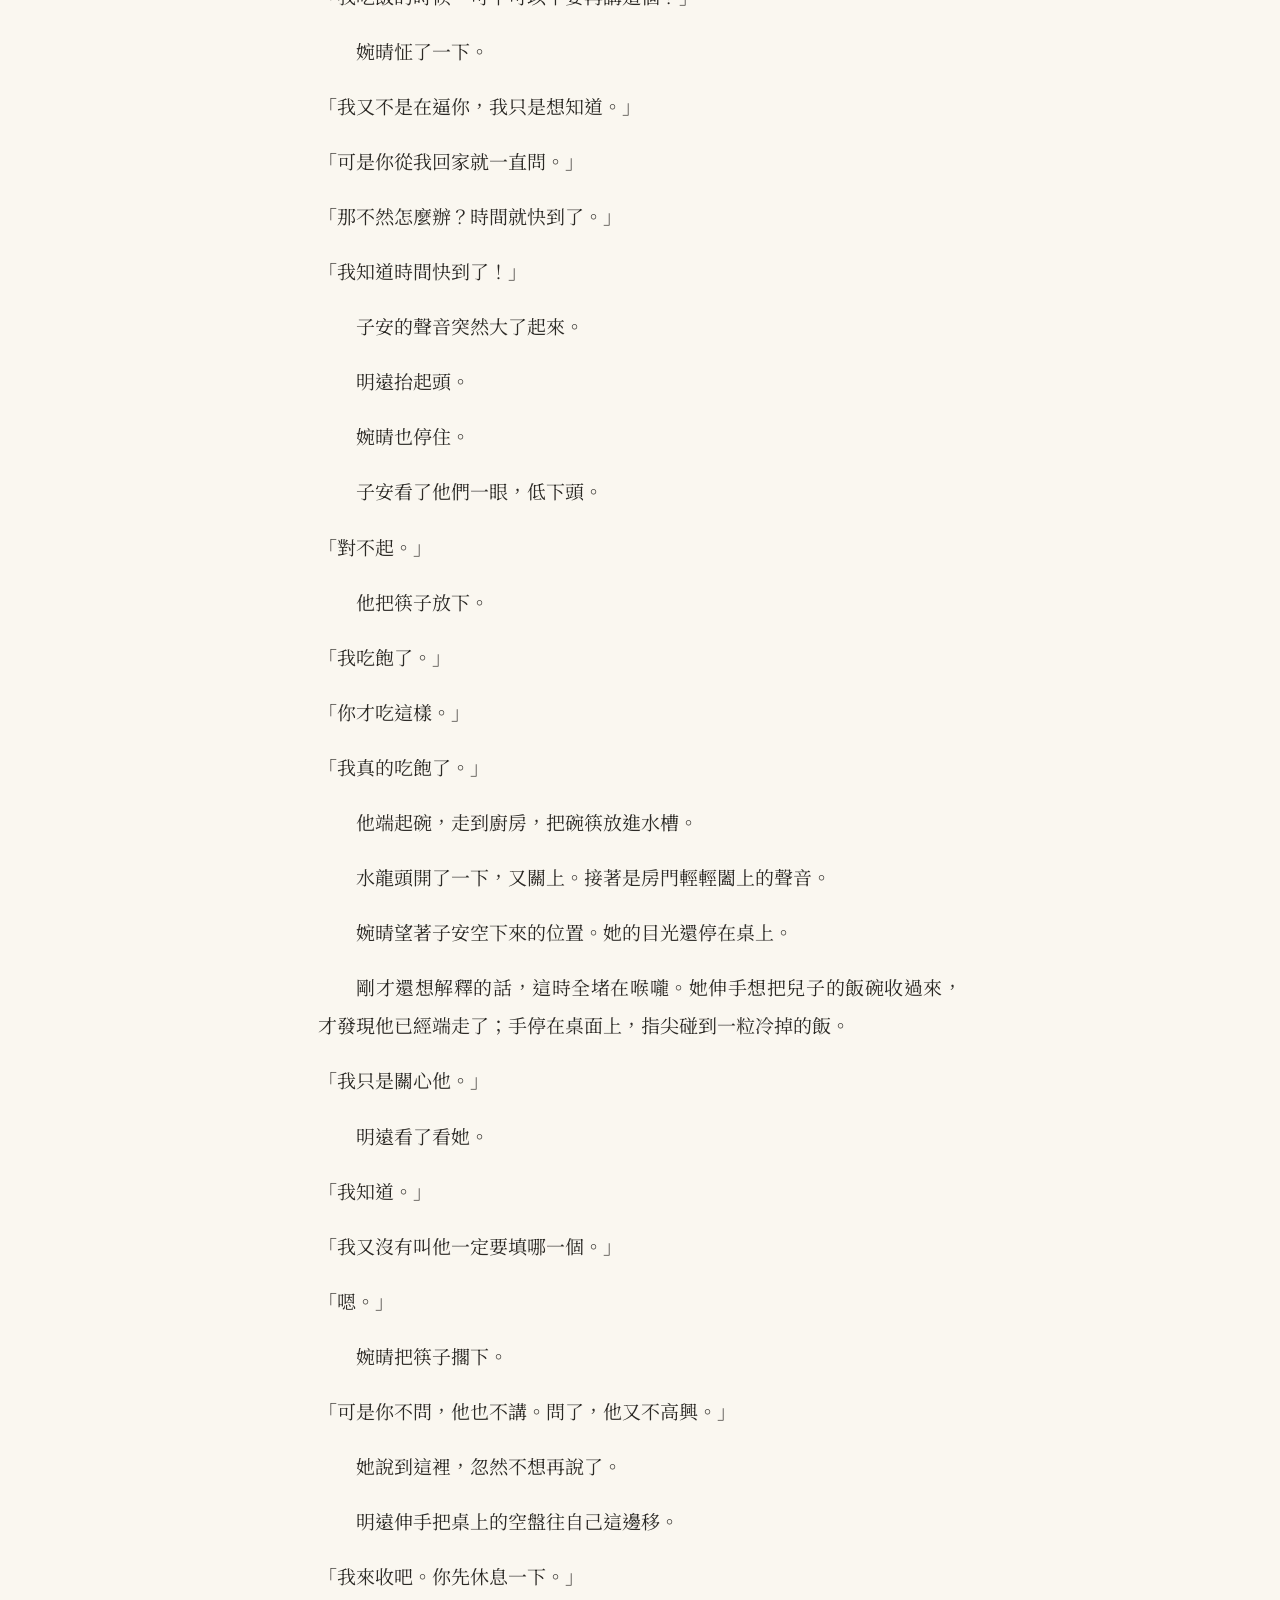
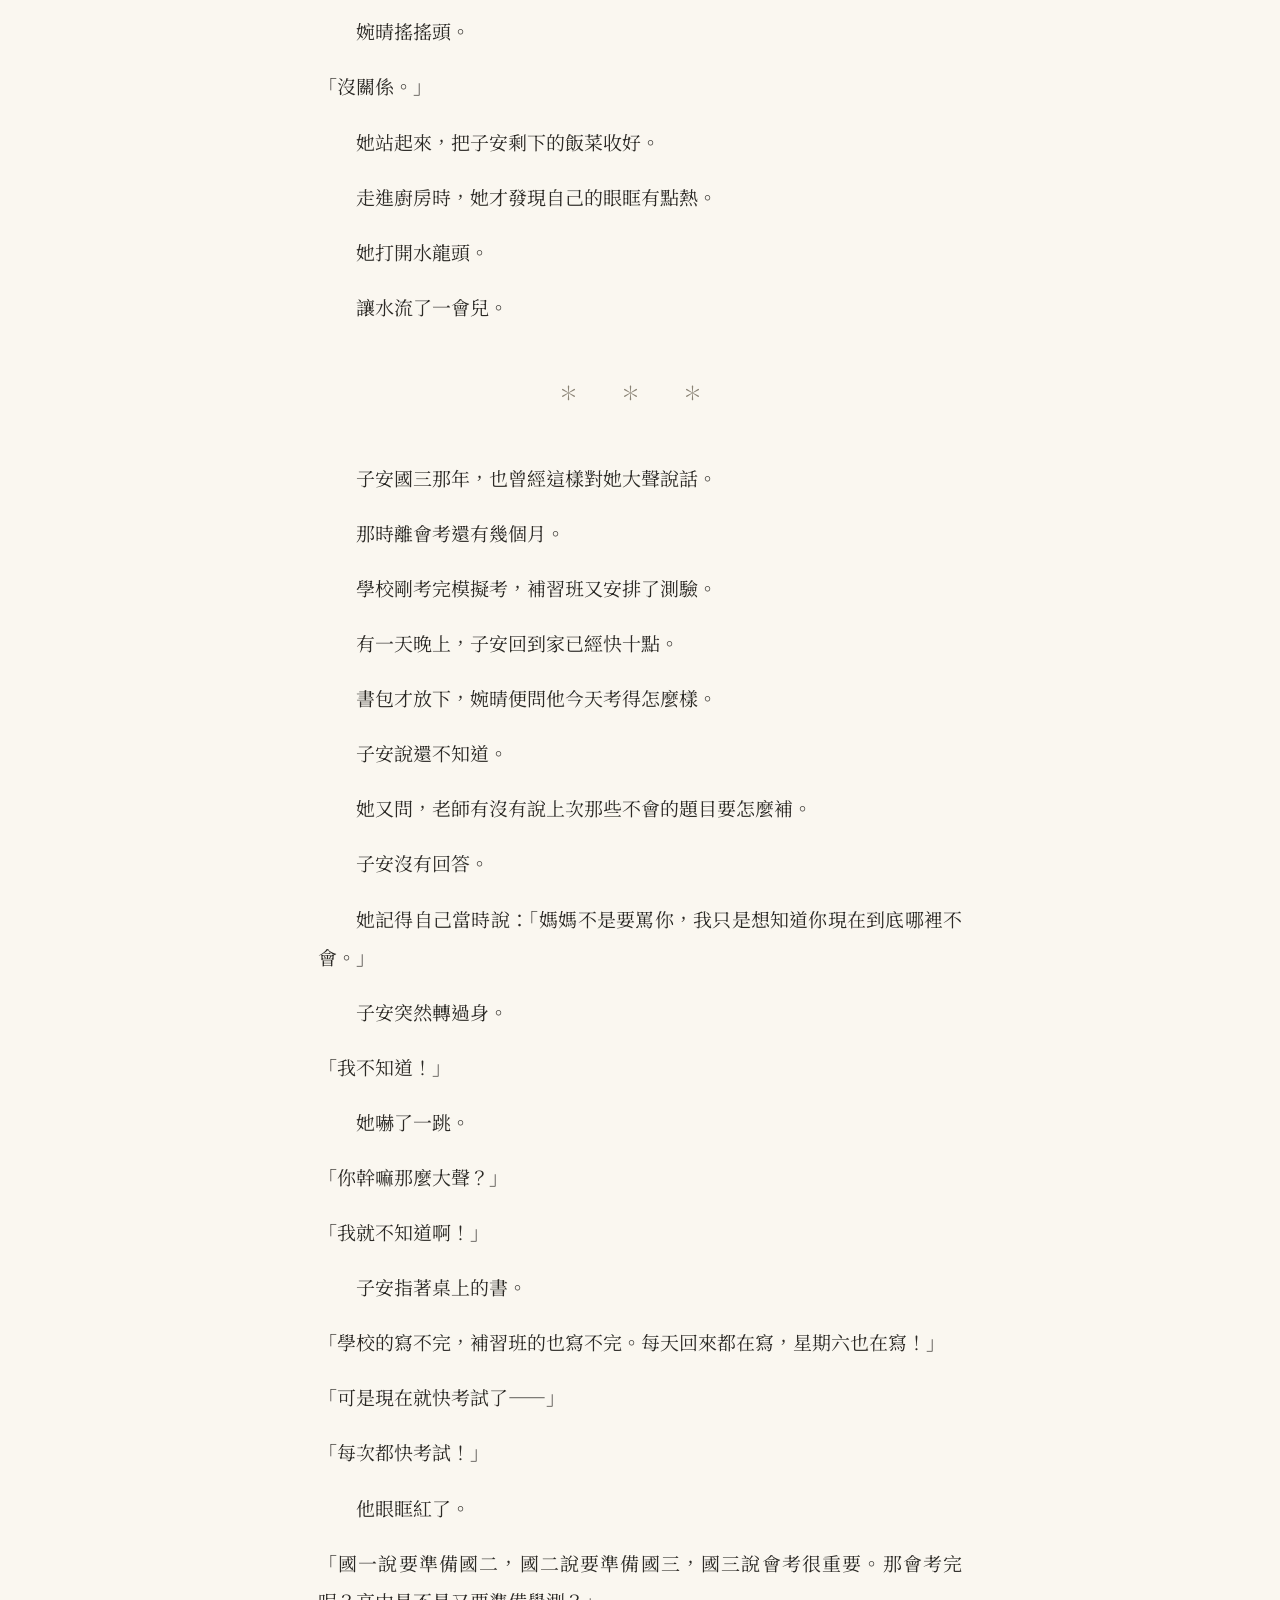
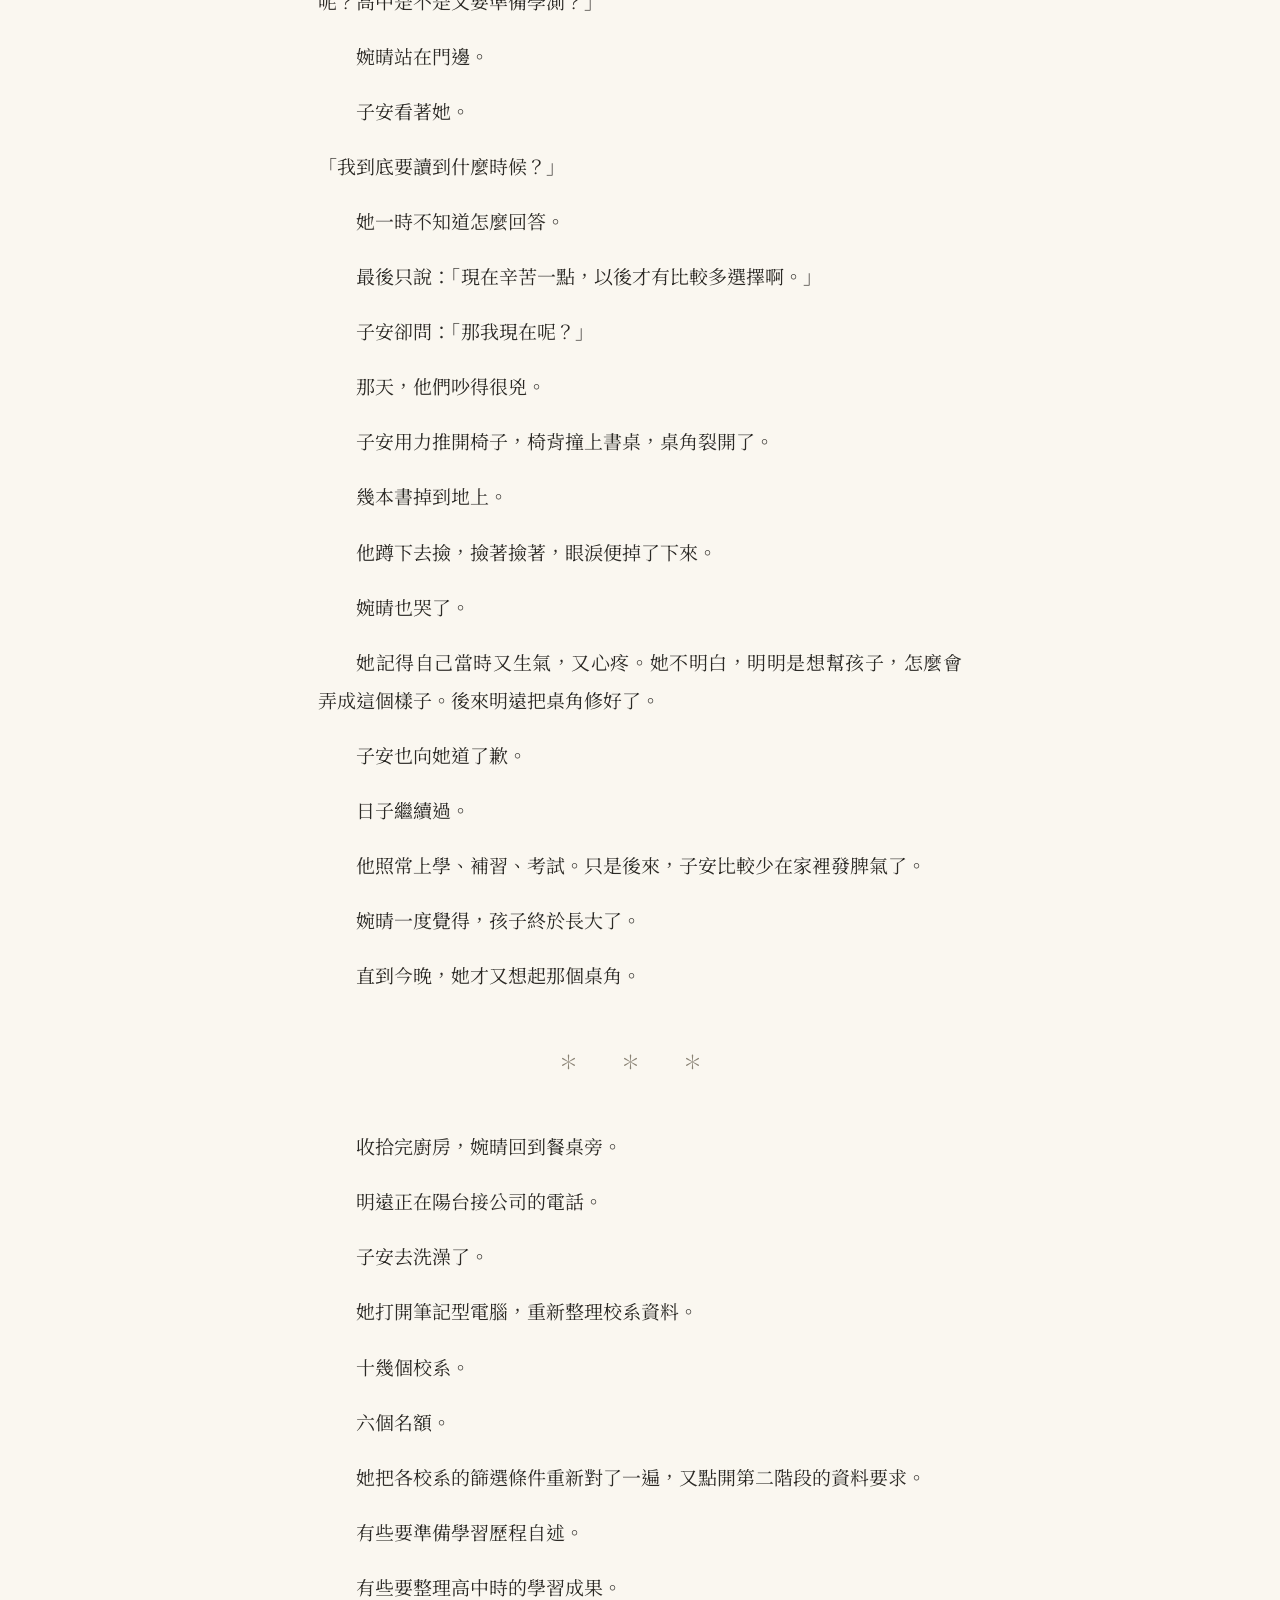
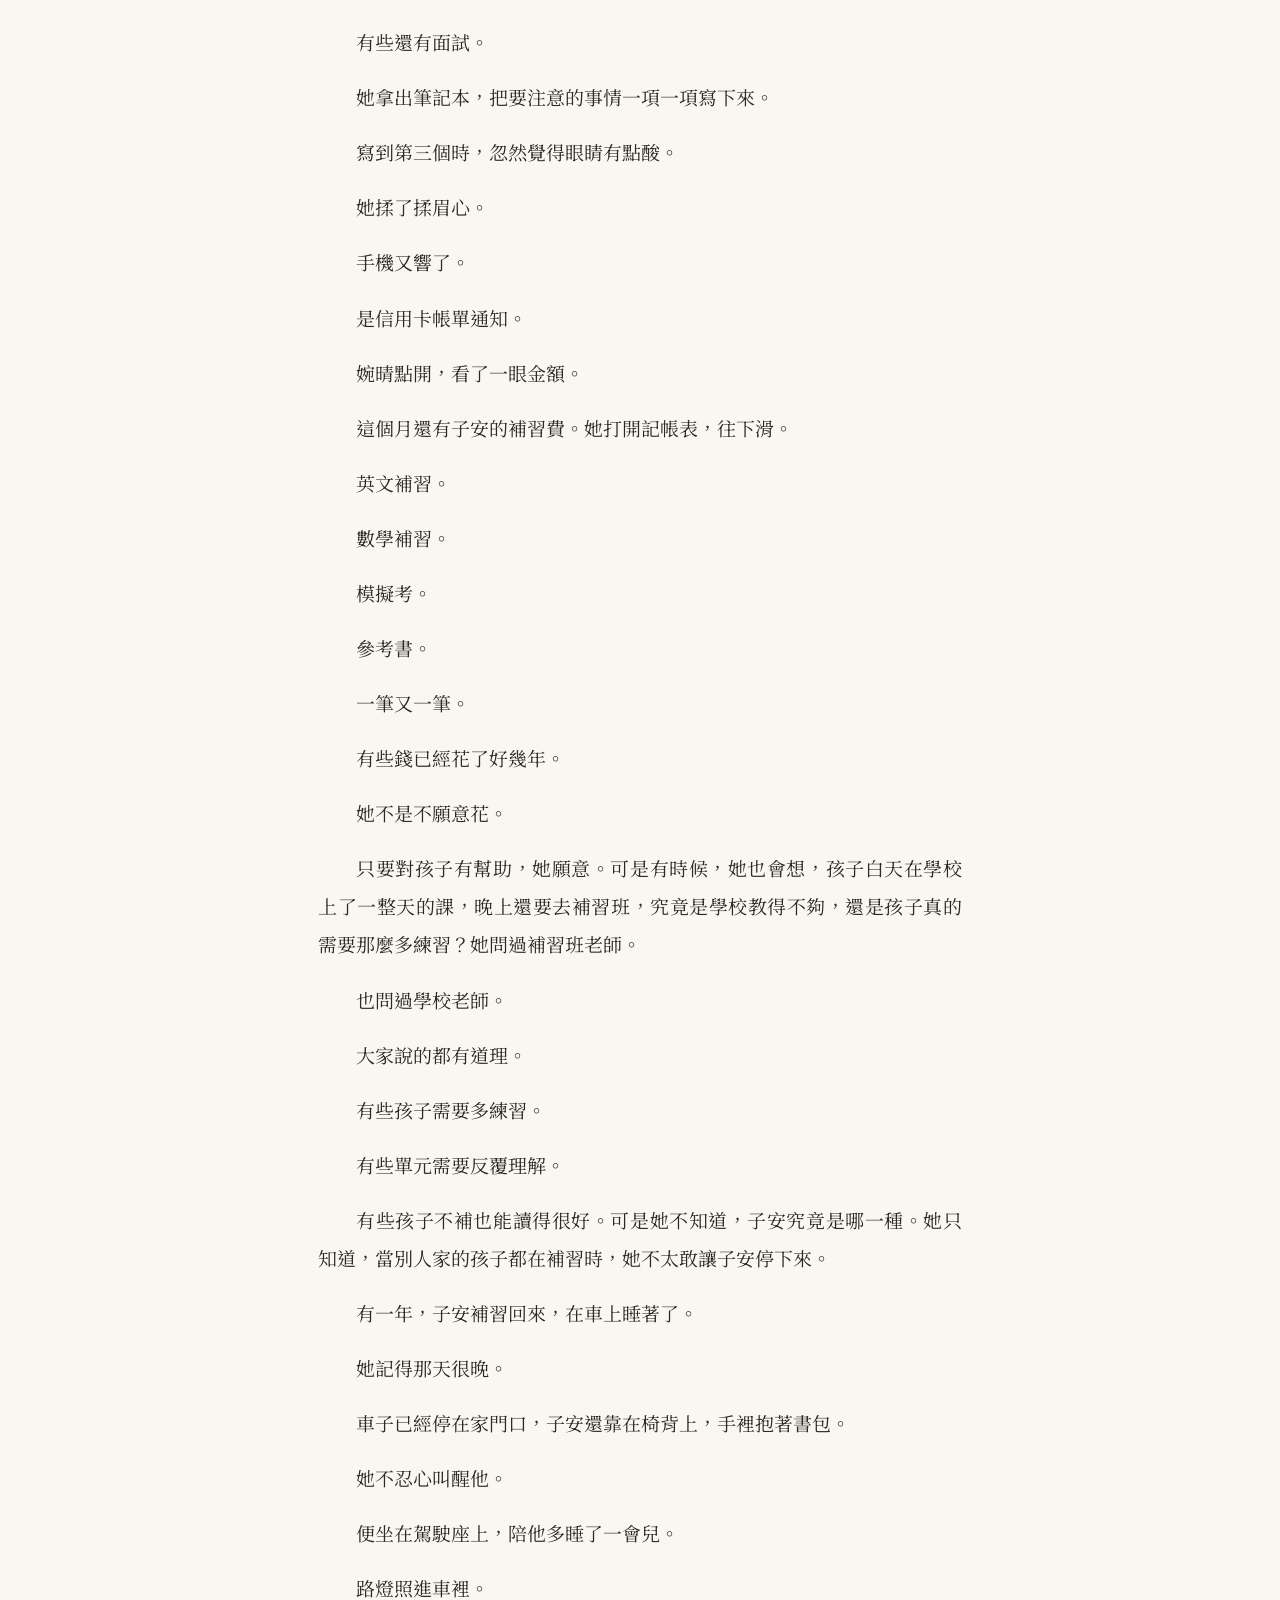
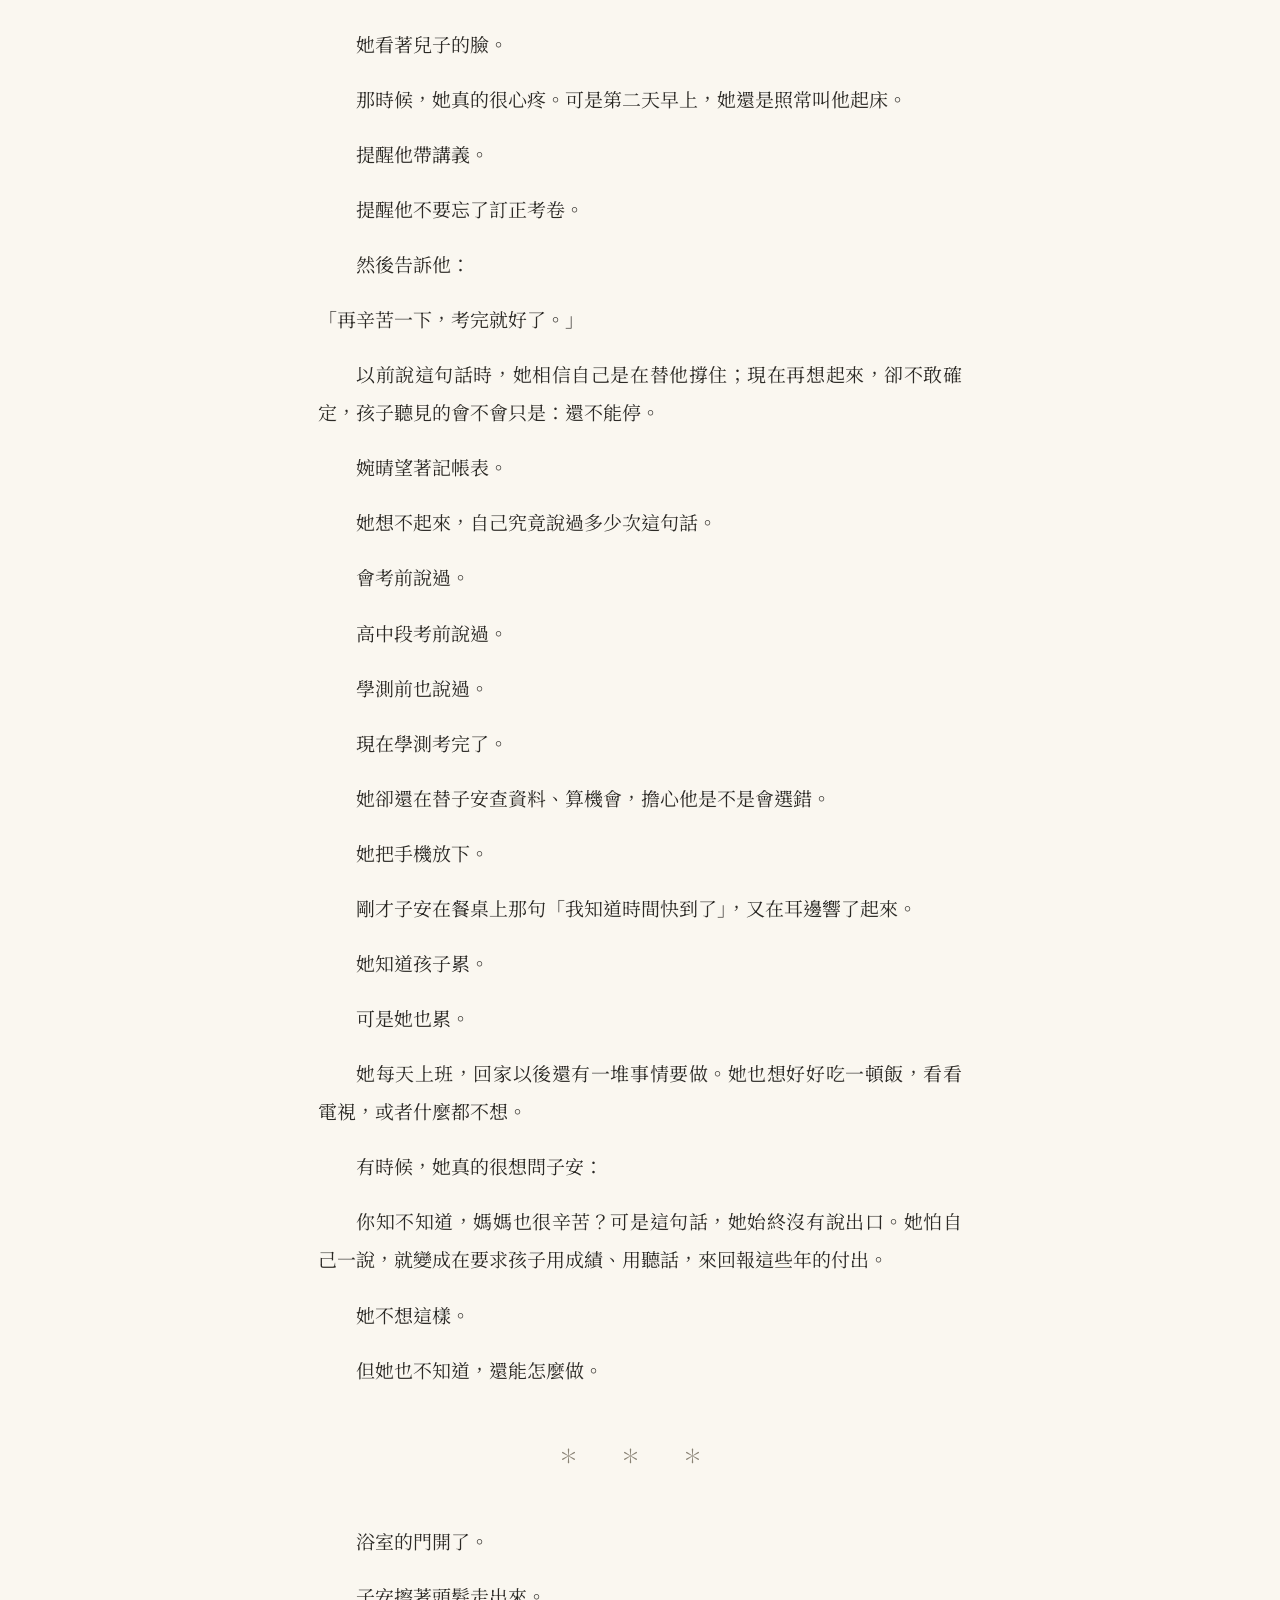
==== commit c9191b32: "章節影片支援；第一章加入影片版；README 更新" ====
--- a/docs/chapter-01.html
+++ b/docs/chapter-01.html
@@ -11,6 +11,7 @@
 <button onclick="fz(-1)" title="縮小字體">A－</button><button onclick="fz(1)" title="放大字體">A＋</button>
 <button onclick="tg()" title="切換深色／淺色">☾ 深淺</button></div></div>
 <main><h1>第一幕〈六個選擇〉</h1>
+<figure class="video"><div class="vw"><video controls preload="metadata" playsinline poster="videos/six-choices.jpg"><source src="videos/six-choices.mp4" type="video/mp4">您的瀏覽器不支援影片播放。</video></div><figcaption>影片版</figcaption></figure>
 <p>餐桌上的菜已經有些涼了。</p>
 <p>陳婉晴把湯端上桌，手機又響了一聲。</p>
 <p>抽油煙機已經關了，廚房還留著一點炒菜的熱氣。湯碗碰上桌面，發出很輕的一聲；手機螢幕仍亮著，婉晴的目光又被拉了過去。她擦了擦手，拿起來看。</p>
--- a/docs/style.css
+++ b/docs/style.css
@@ -18,3 +18,6 @@
 footer{text-align:center;color:var(--muted);font-size:13px;padding:2rem}
 .intro{margin:2rem 0;padding:1.2rem 1.5rem;border-left:3px solid currentColor;opacity:.92}
 .intro h2{font-size:1.1em;margin-top:0}
+.video{margin:1.5rem 0 2rem}.vw{position:relative;aspect-ratio:16/9;background:#000;border-radius:6px;overflow:hidden}
+.vw iframe,.vw video{position:absolute;inset:0;width:100%;height:100%;border:0}
+.video figcaption{text-align:center;font-size:.85em;opacity:.7;margin-top:.4rem}
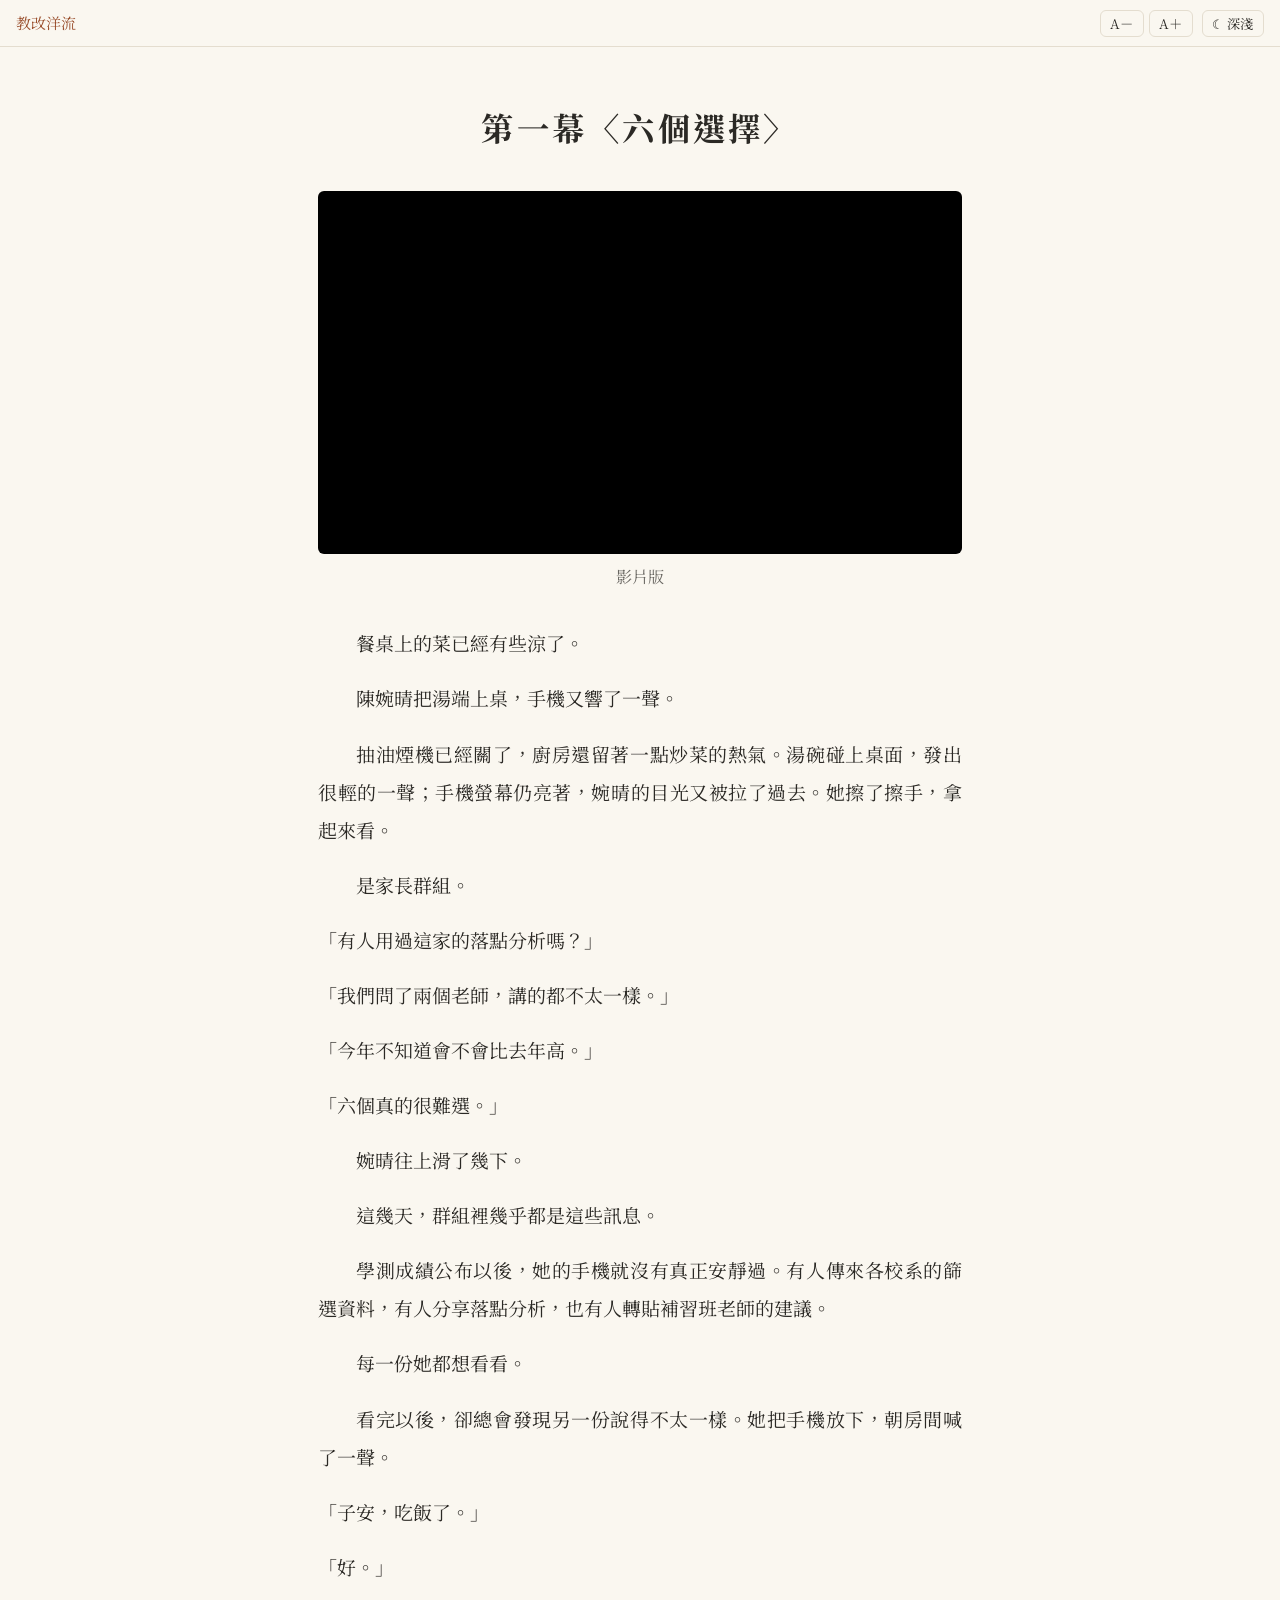
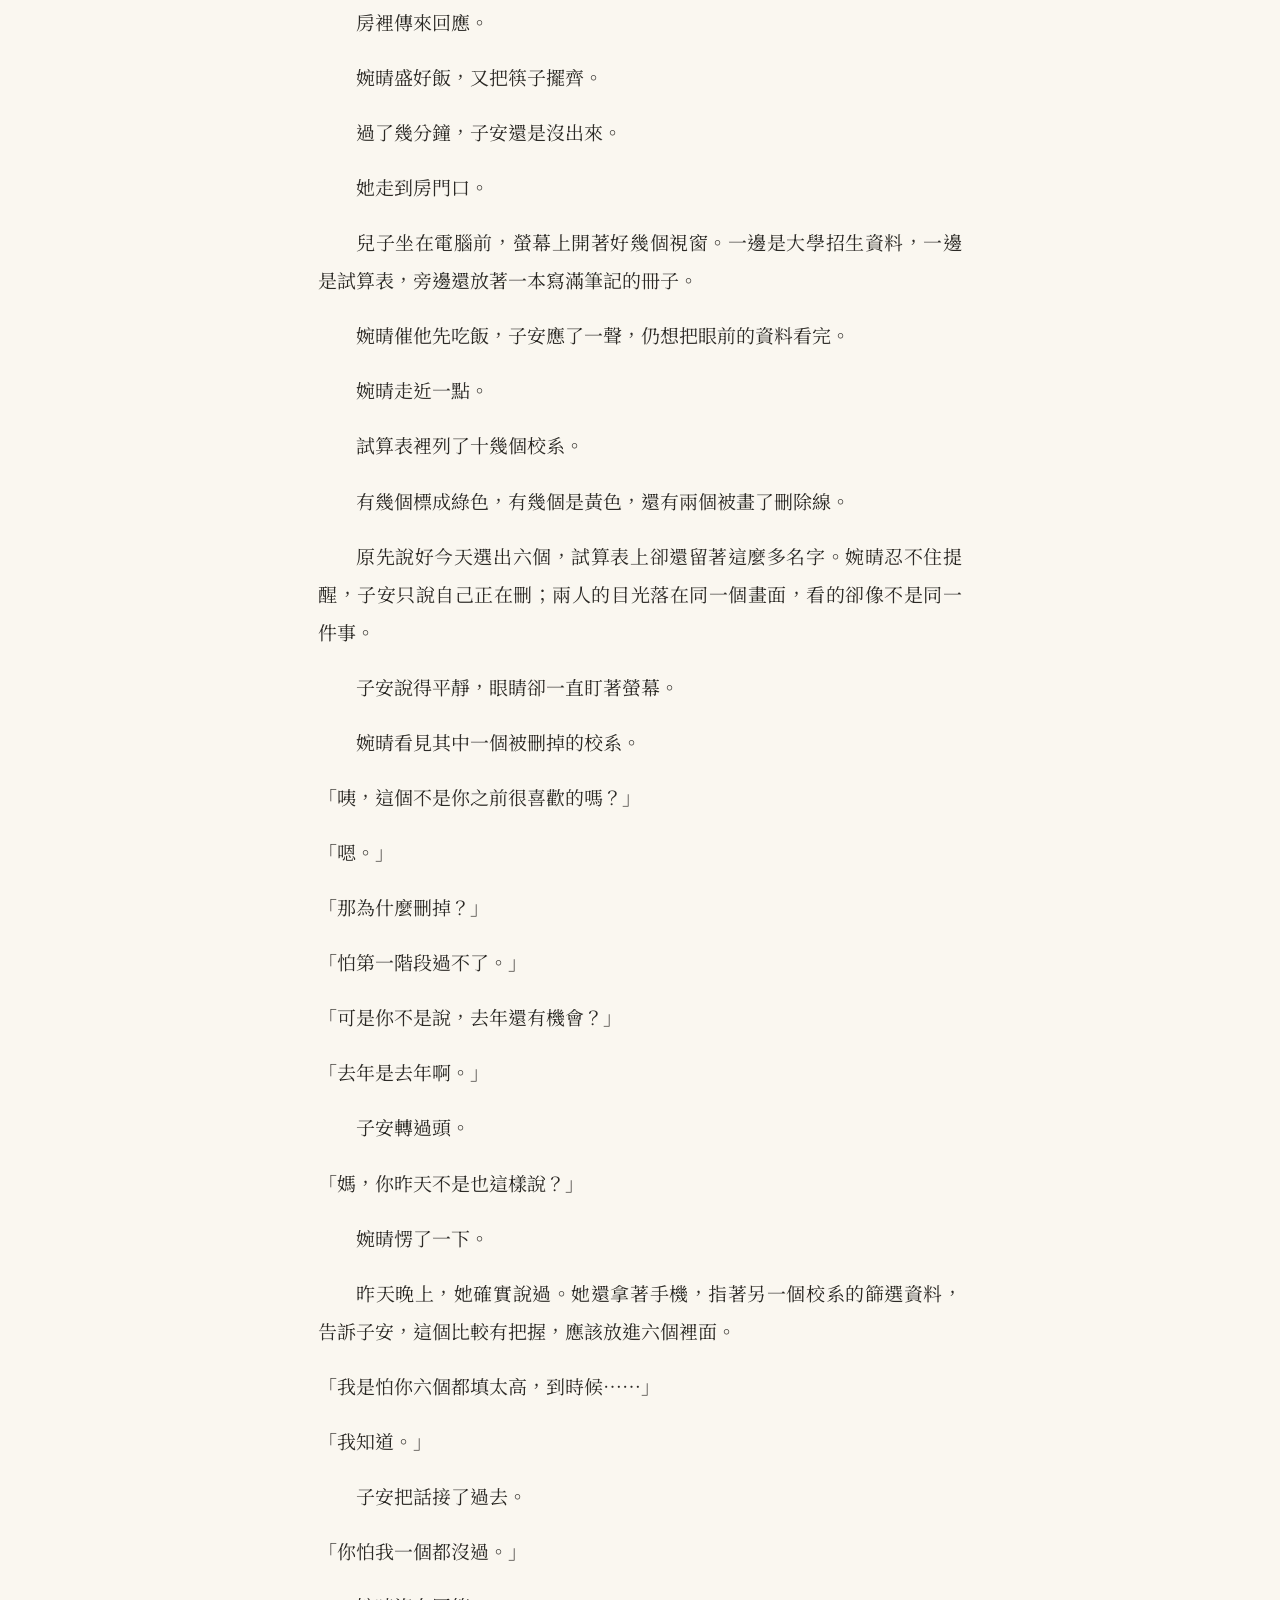
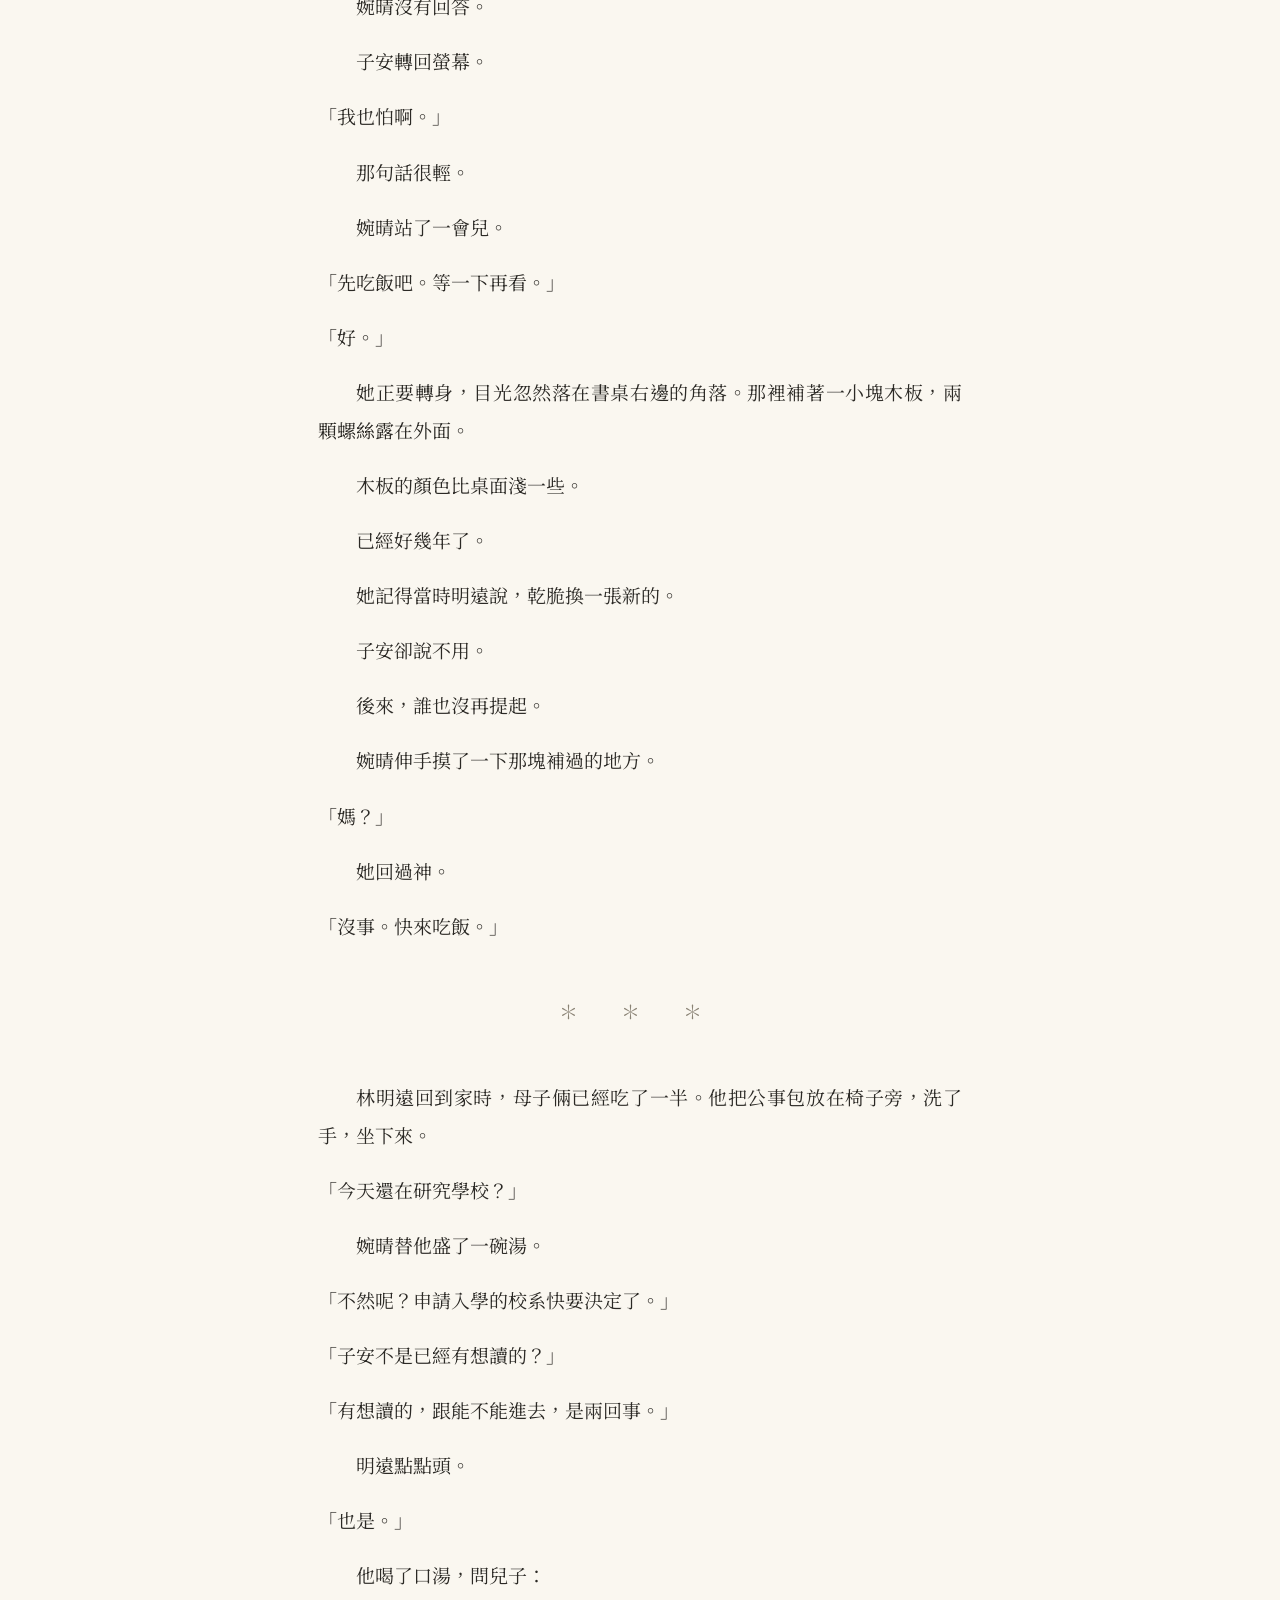
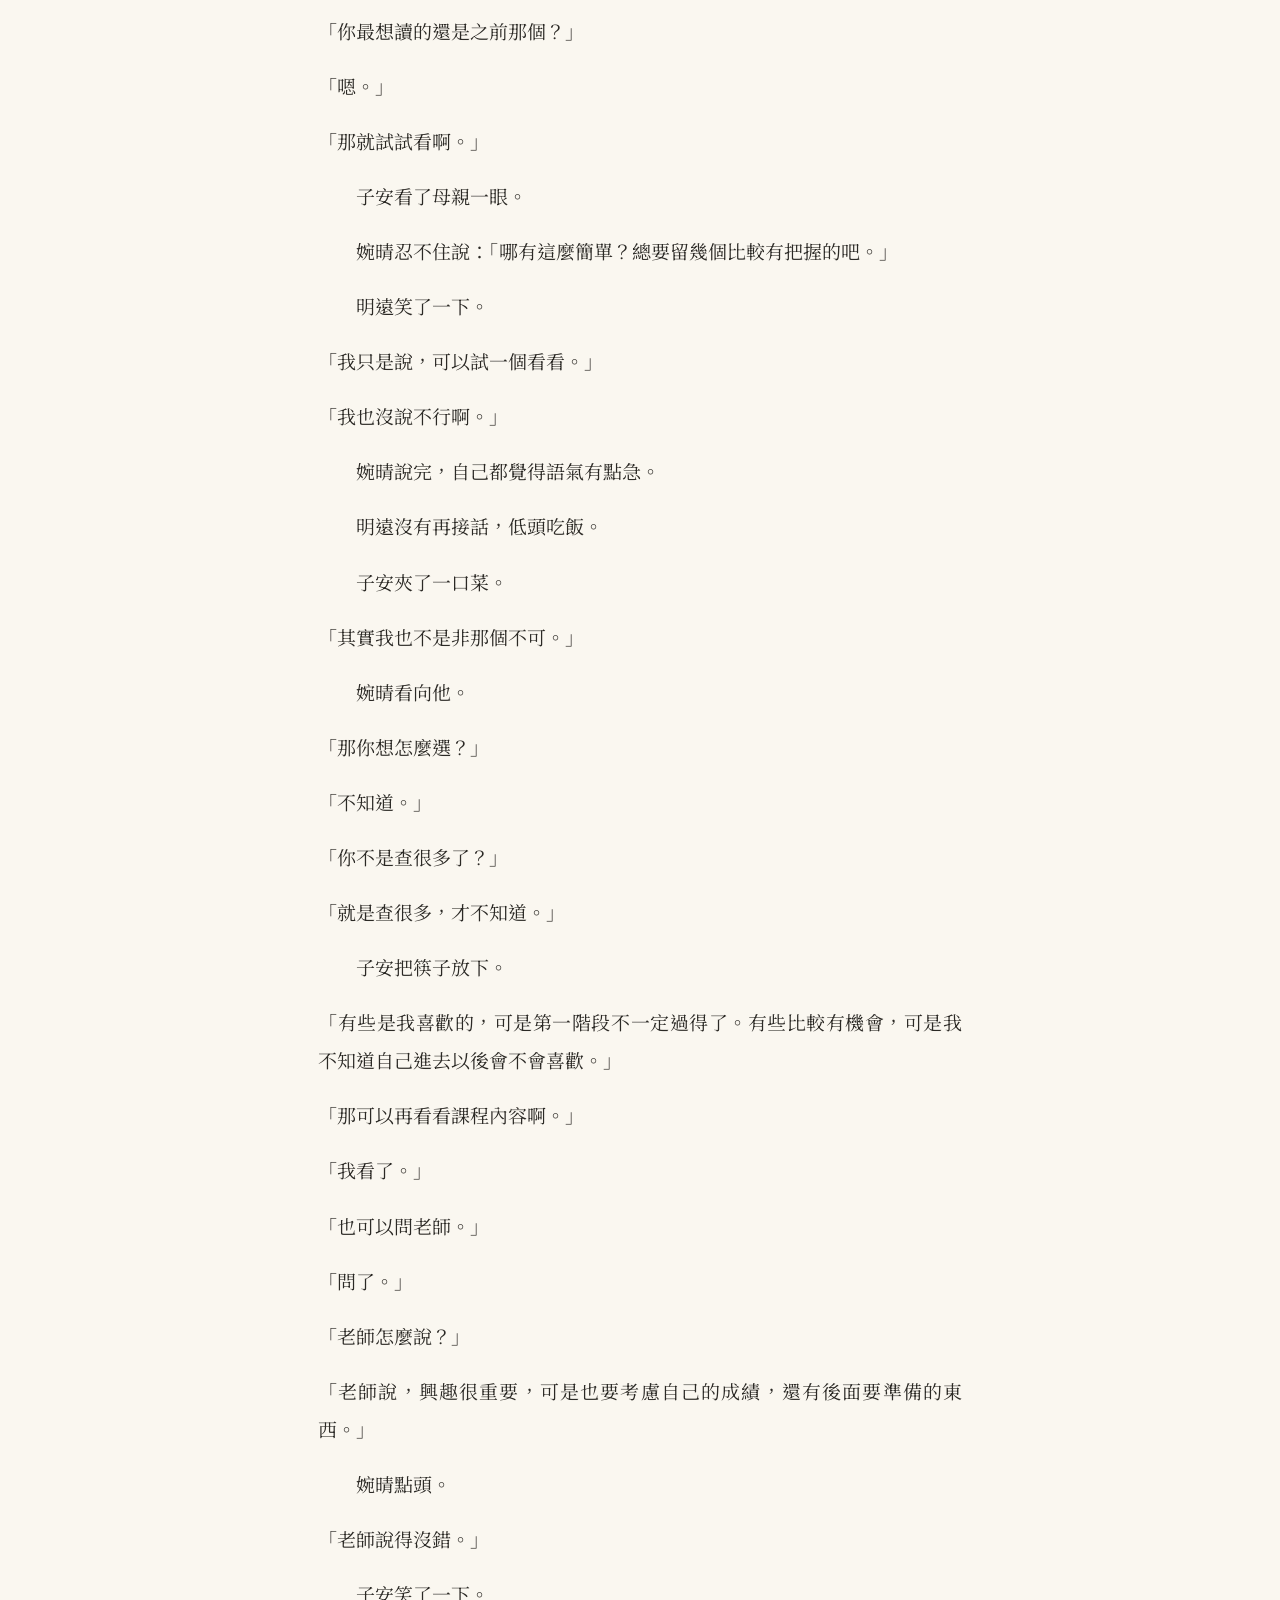
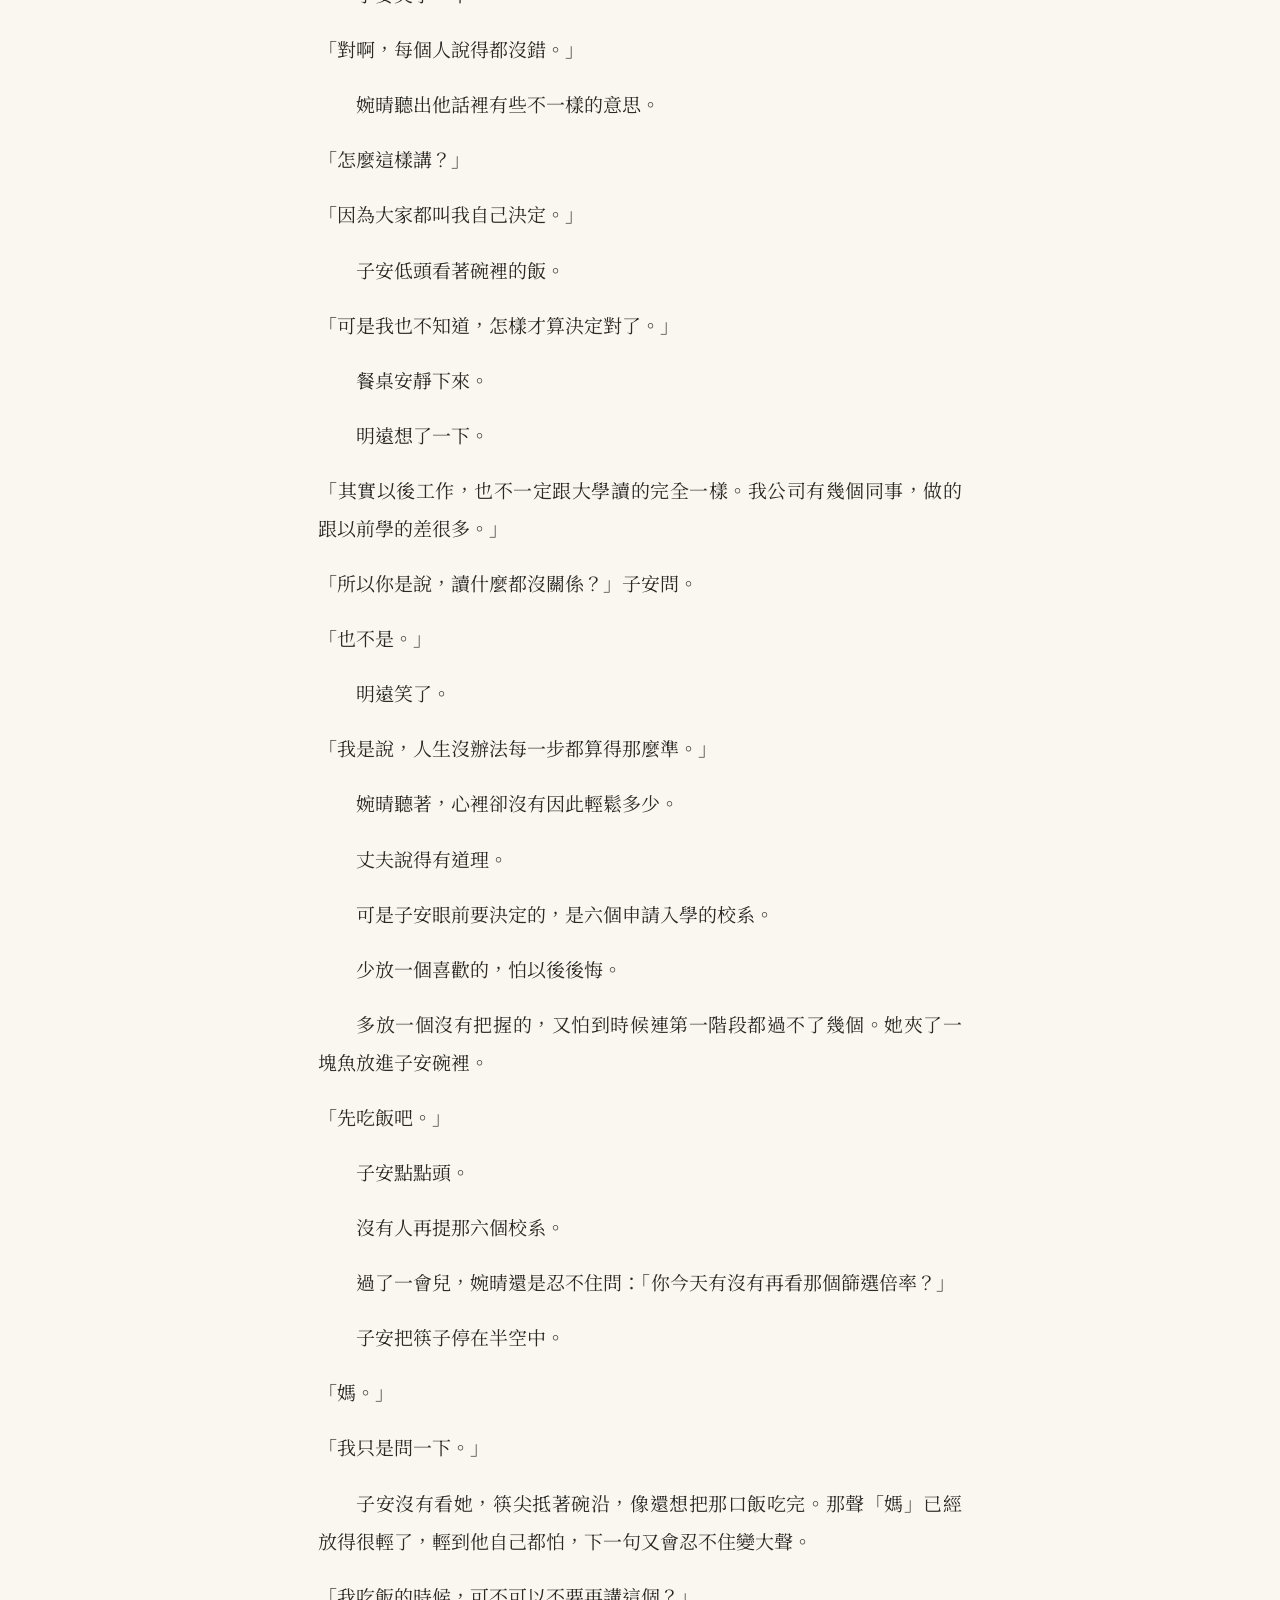
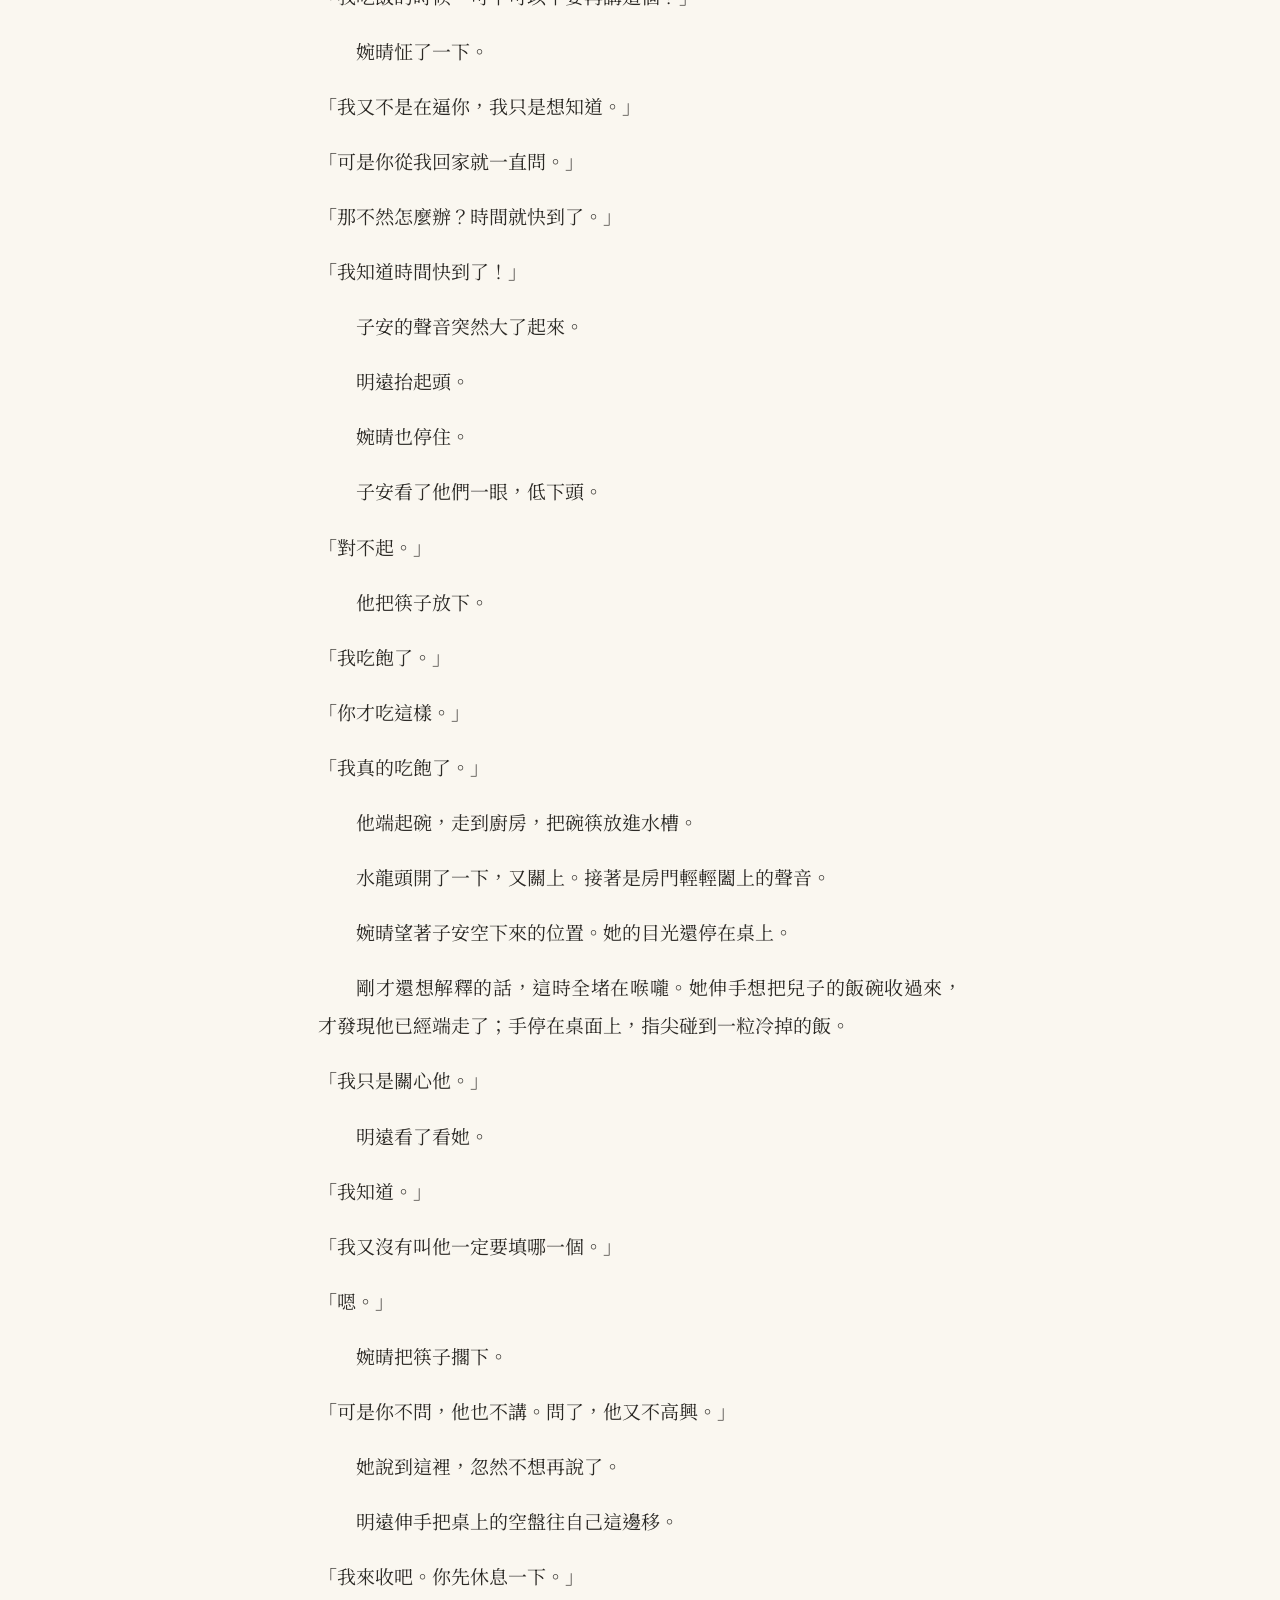
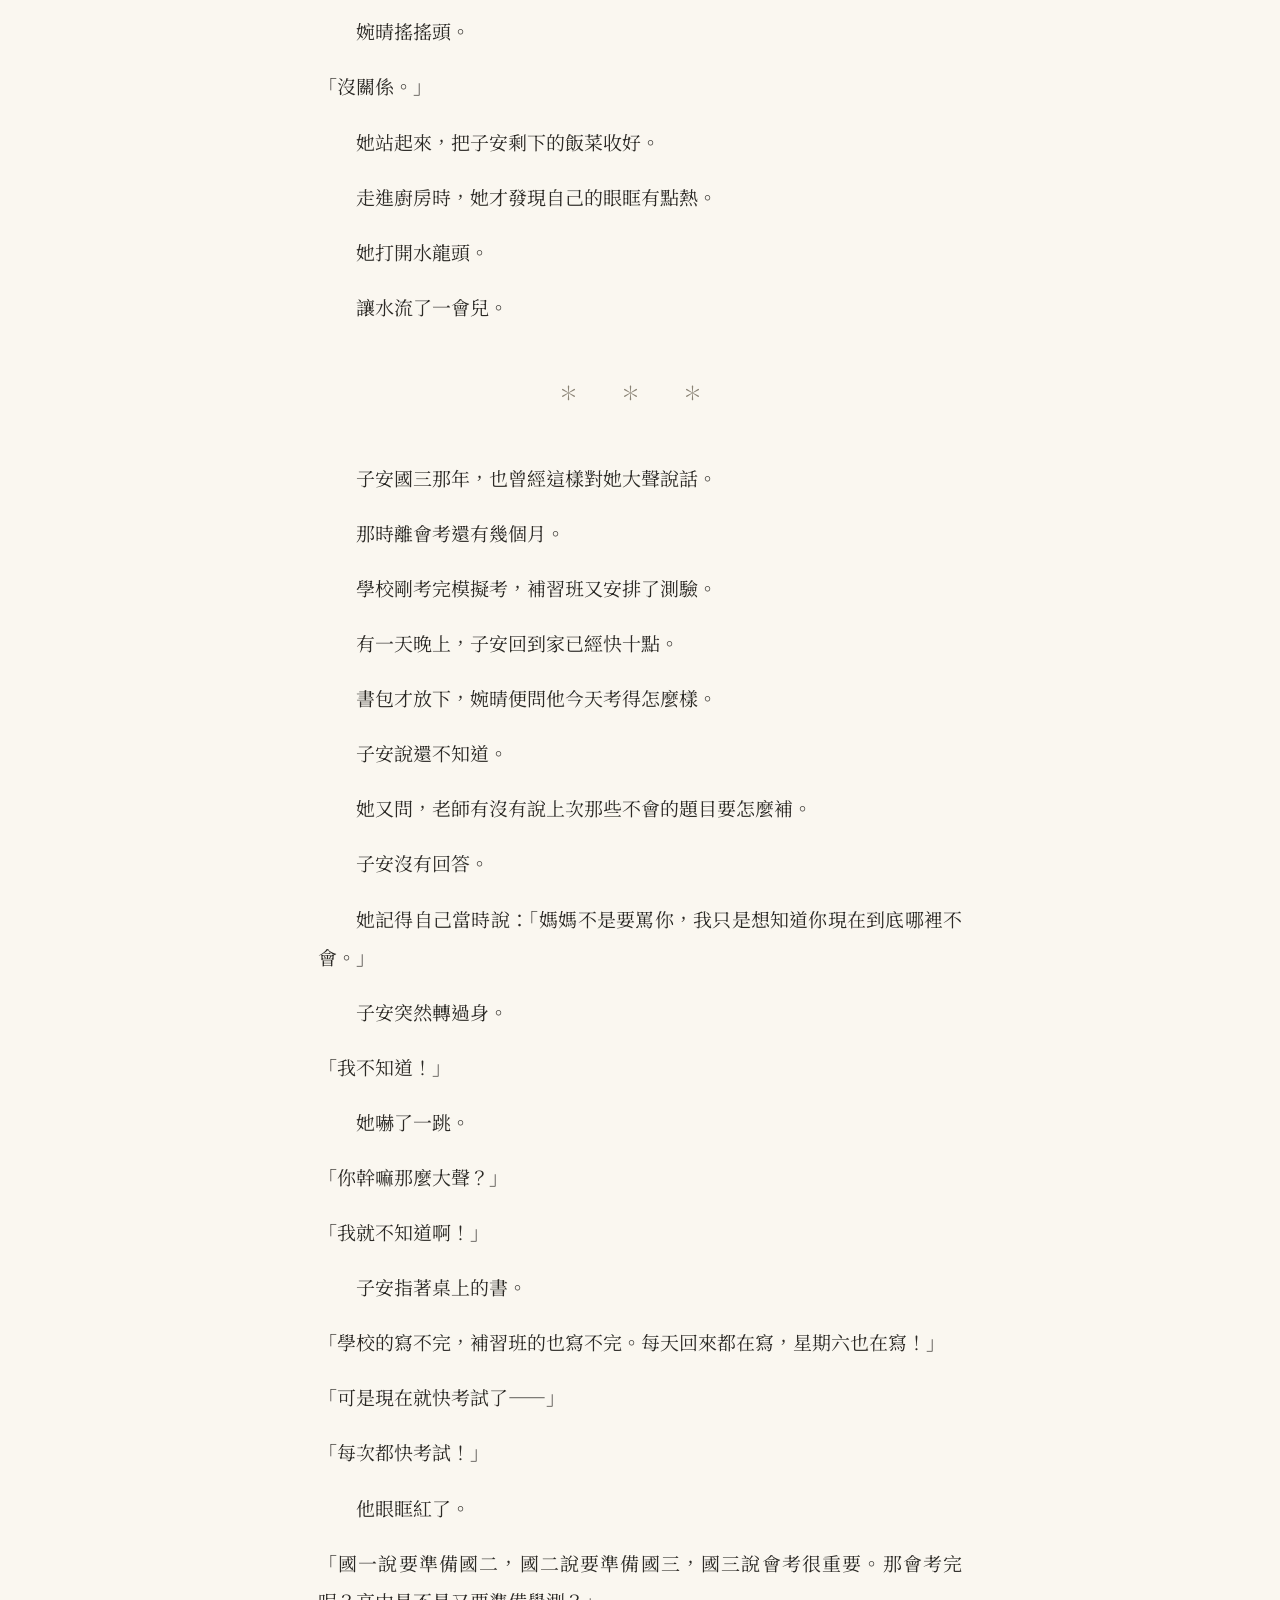
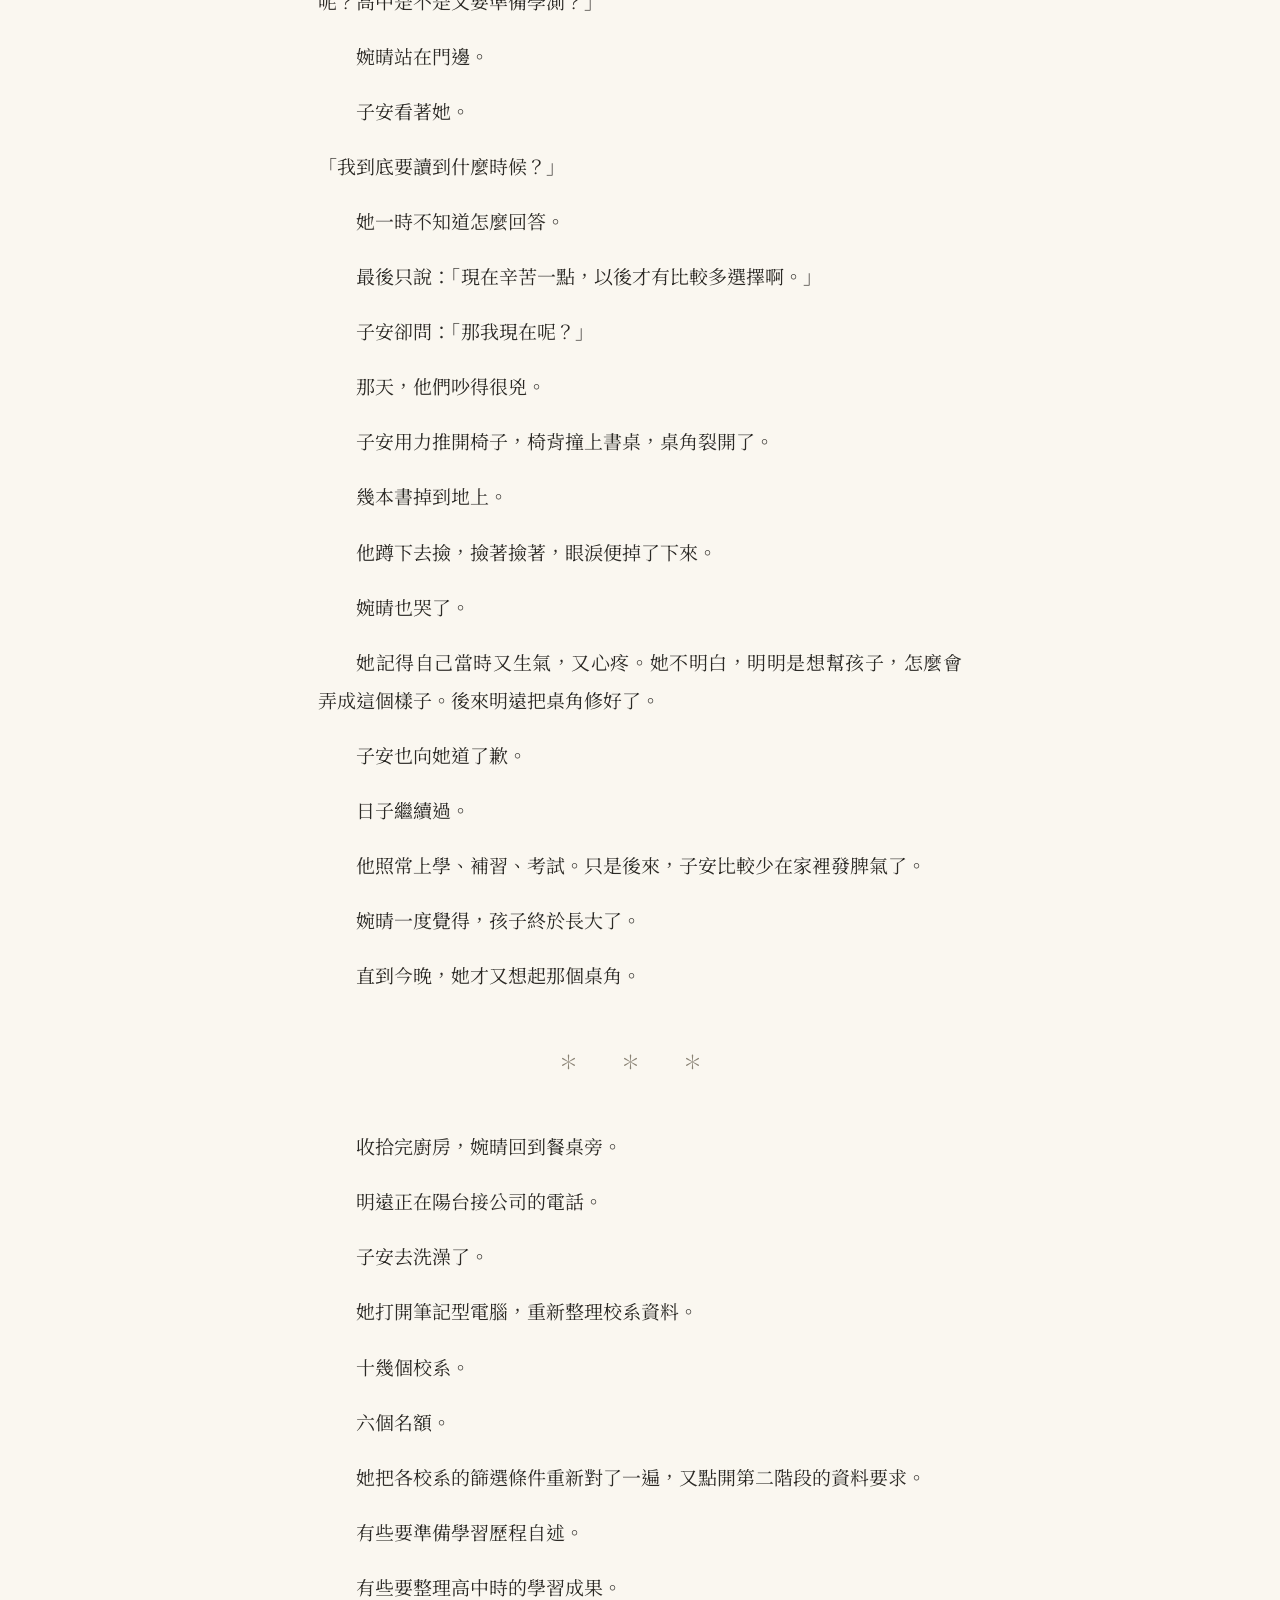
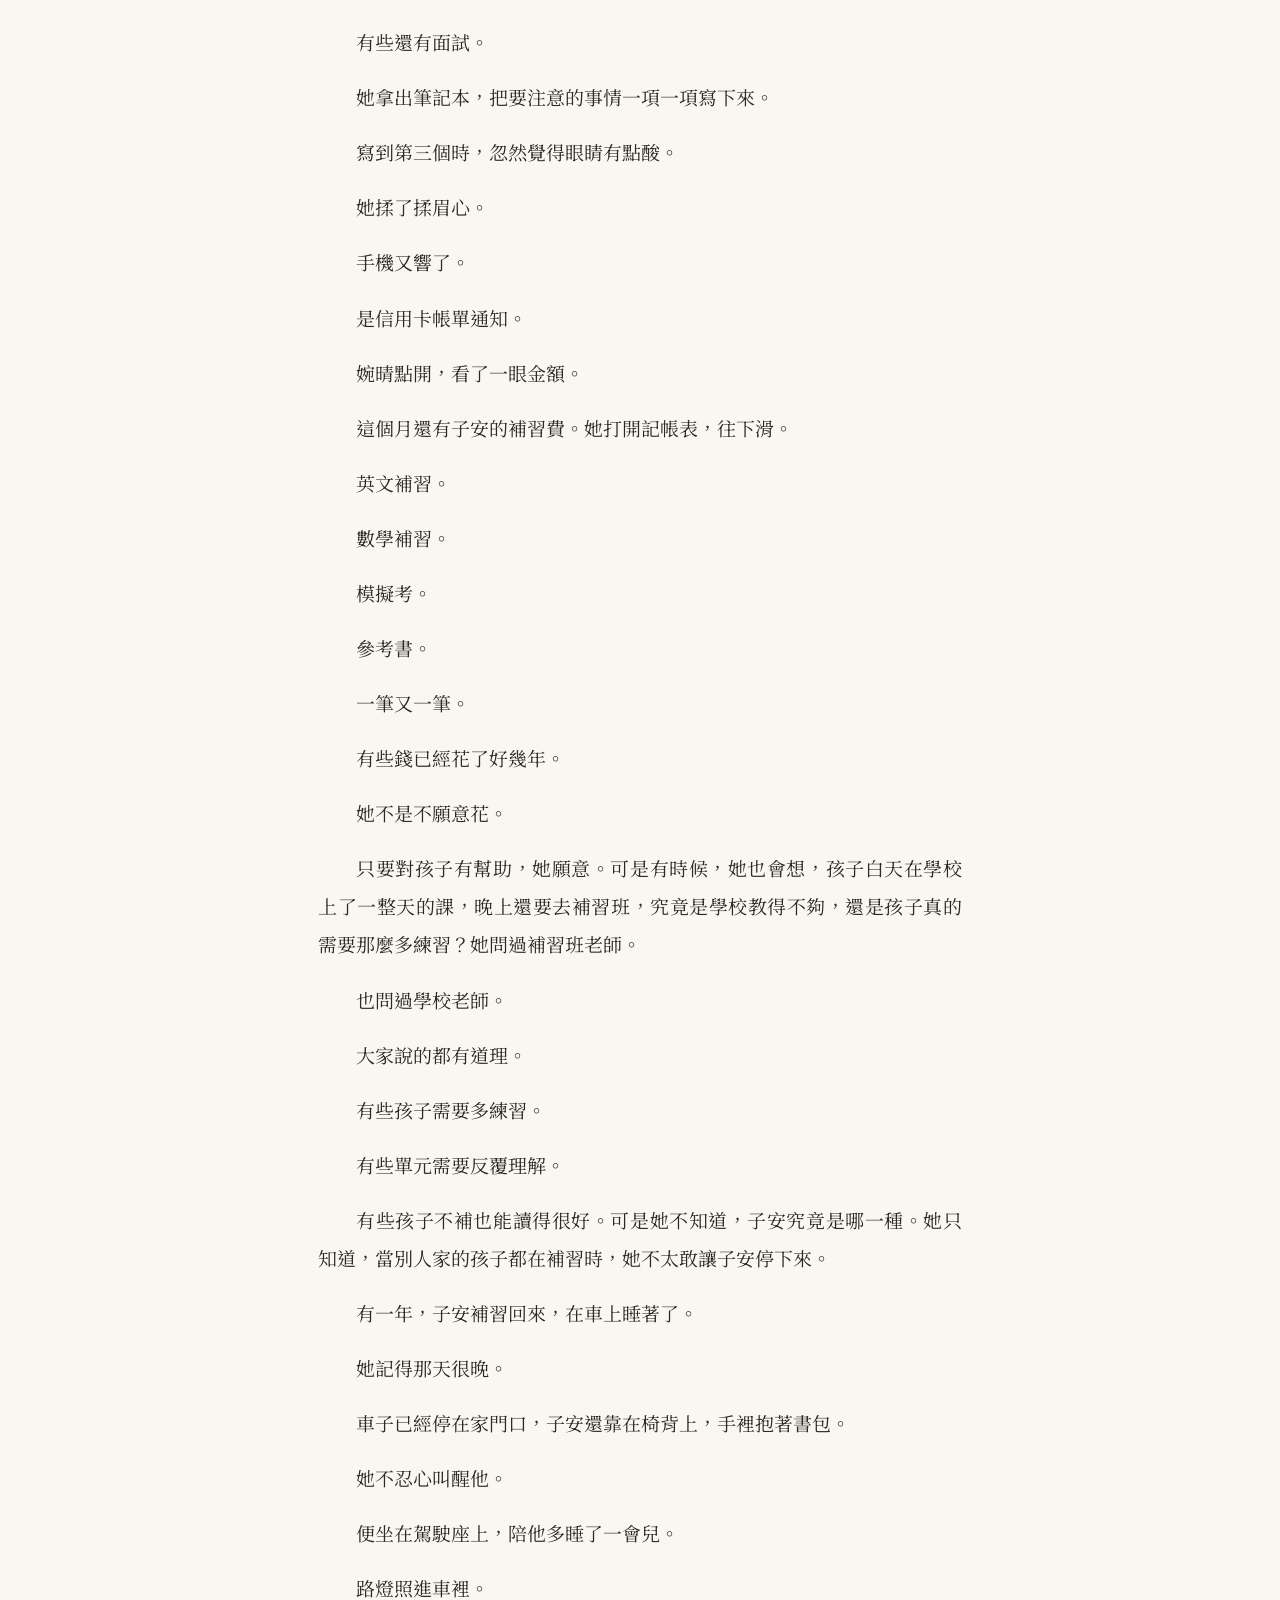
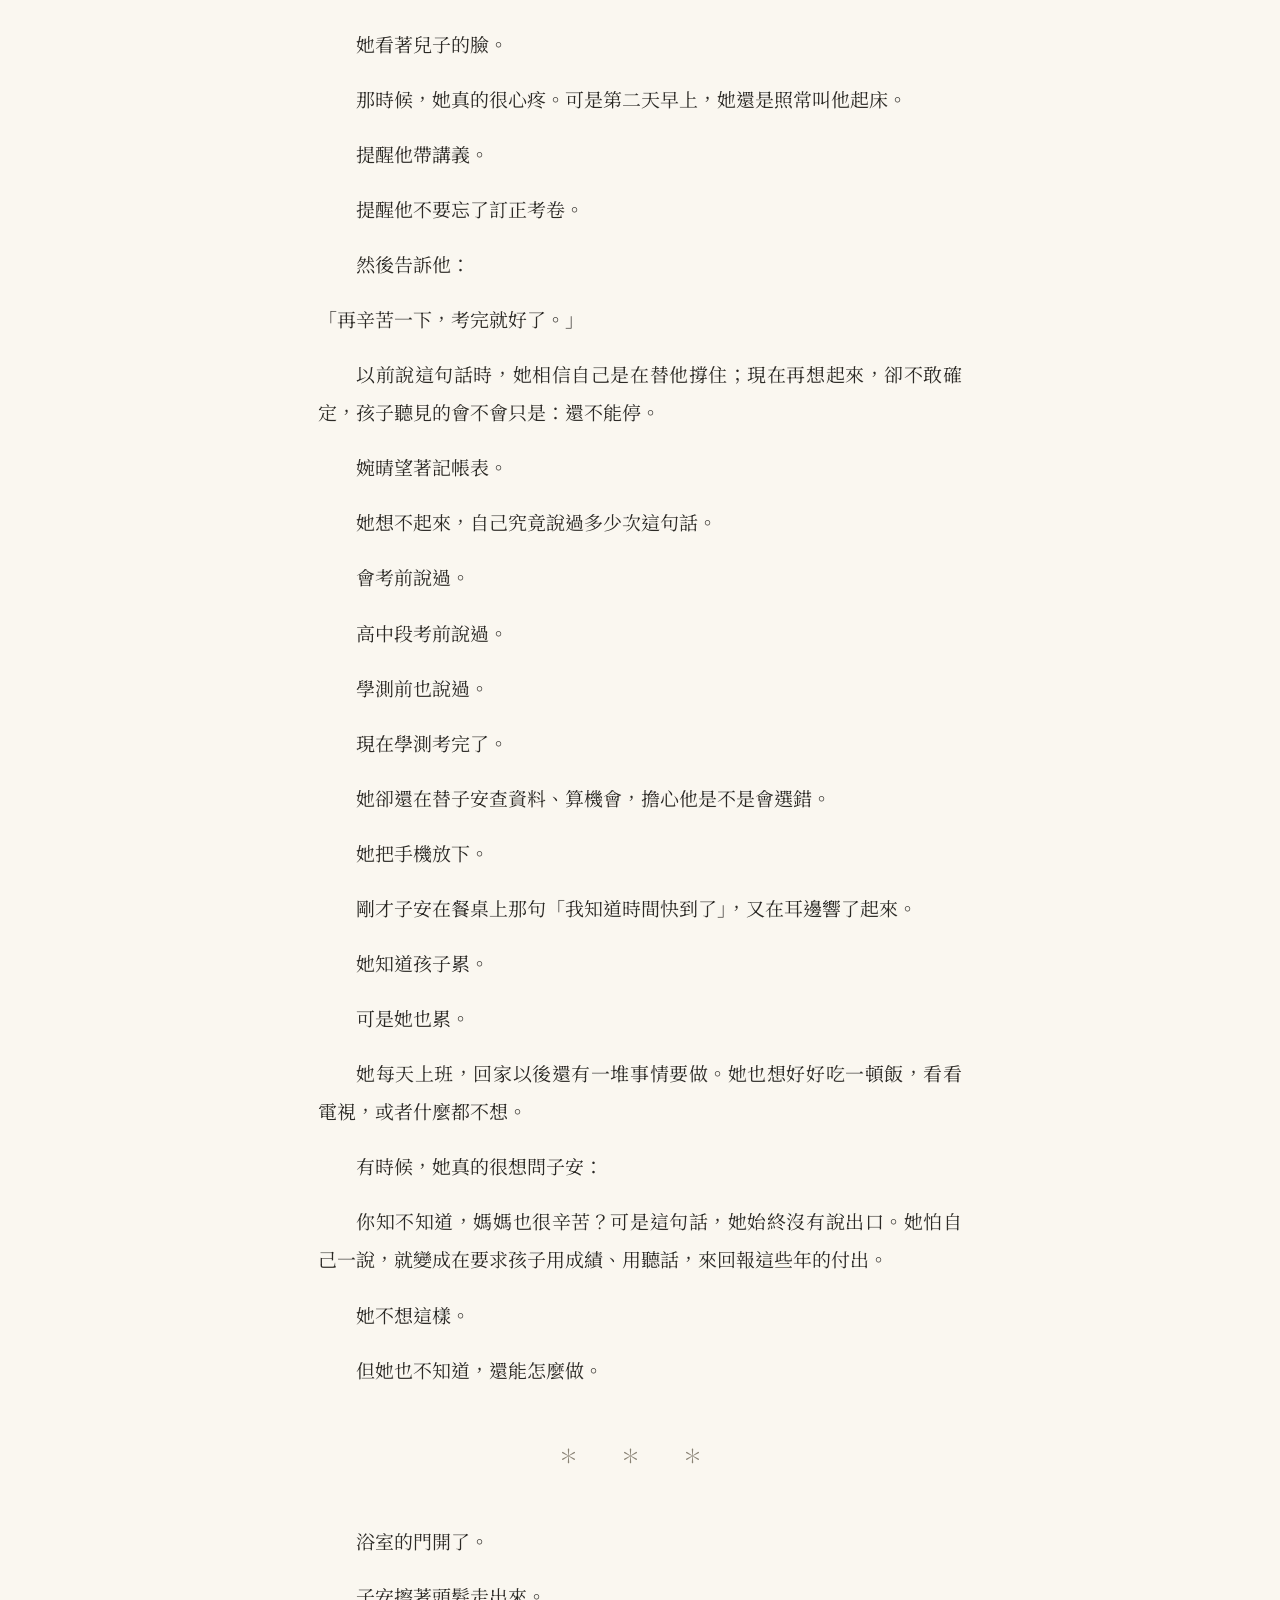
==== commit 164a231f: "第一章影片改用 YouTube；移除本地 MP4" ====
--- a/docs/chapter-01.html
+++ b/docs/chapter-01.html
@@ -11,7 +11,7 @@
 <button onclick="fz(-1)" title="縮小字體">A－</button><button onclick="fz(1)" title="放大字體">A＋</button>
 <button onclick="tg()" title="切換深色／淺色">☾ 深淺</button></div></div>
 <main><h1>第一幕〈六個選擇〉</h1>
-<figure class="video"><div class="vw"><video controls preload="metadata" playsinline poster="videos/six-choices.jpg"><source src="videos/six-choices.mp4" type="video/mp4">您的瀏覽器不支援影片播放。</video></div><figcaption>影片版</figcaption></figure>
+<figure class="video"><div class="vw"><iframe src="https://www.youtube-nocookie.com/embed/YyJGLiO_6Zg" title="影片" allowfullscreen loading="lazy" allow="accelerometer; encrypted-media; gyroscope; picture-in-picture"></iframe></div><figcaption>影片版</figcaption></figure>
 <p>餐桌上的菜已經有些涼了。</p>
 <p>陳婉晴把湯端上桌，手機又響了一聲。</p>
 <p>抽油煙機已經關了，廚房還留著一點炒菜的熱氣。湯碗碰上桌面，發出很輕的一聲；手機螢幕仍亮著，婉晴的目光又被拉了過去。她擦了擦手，拿起來看。</p>
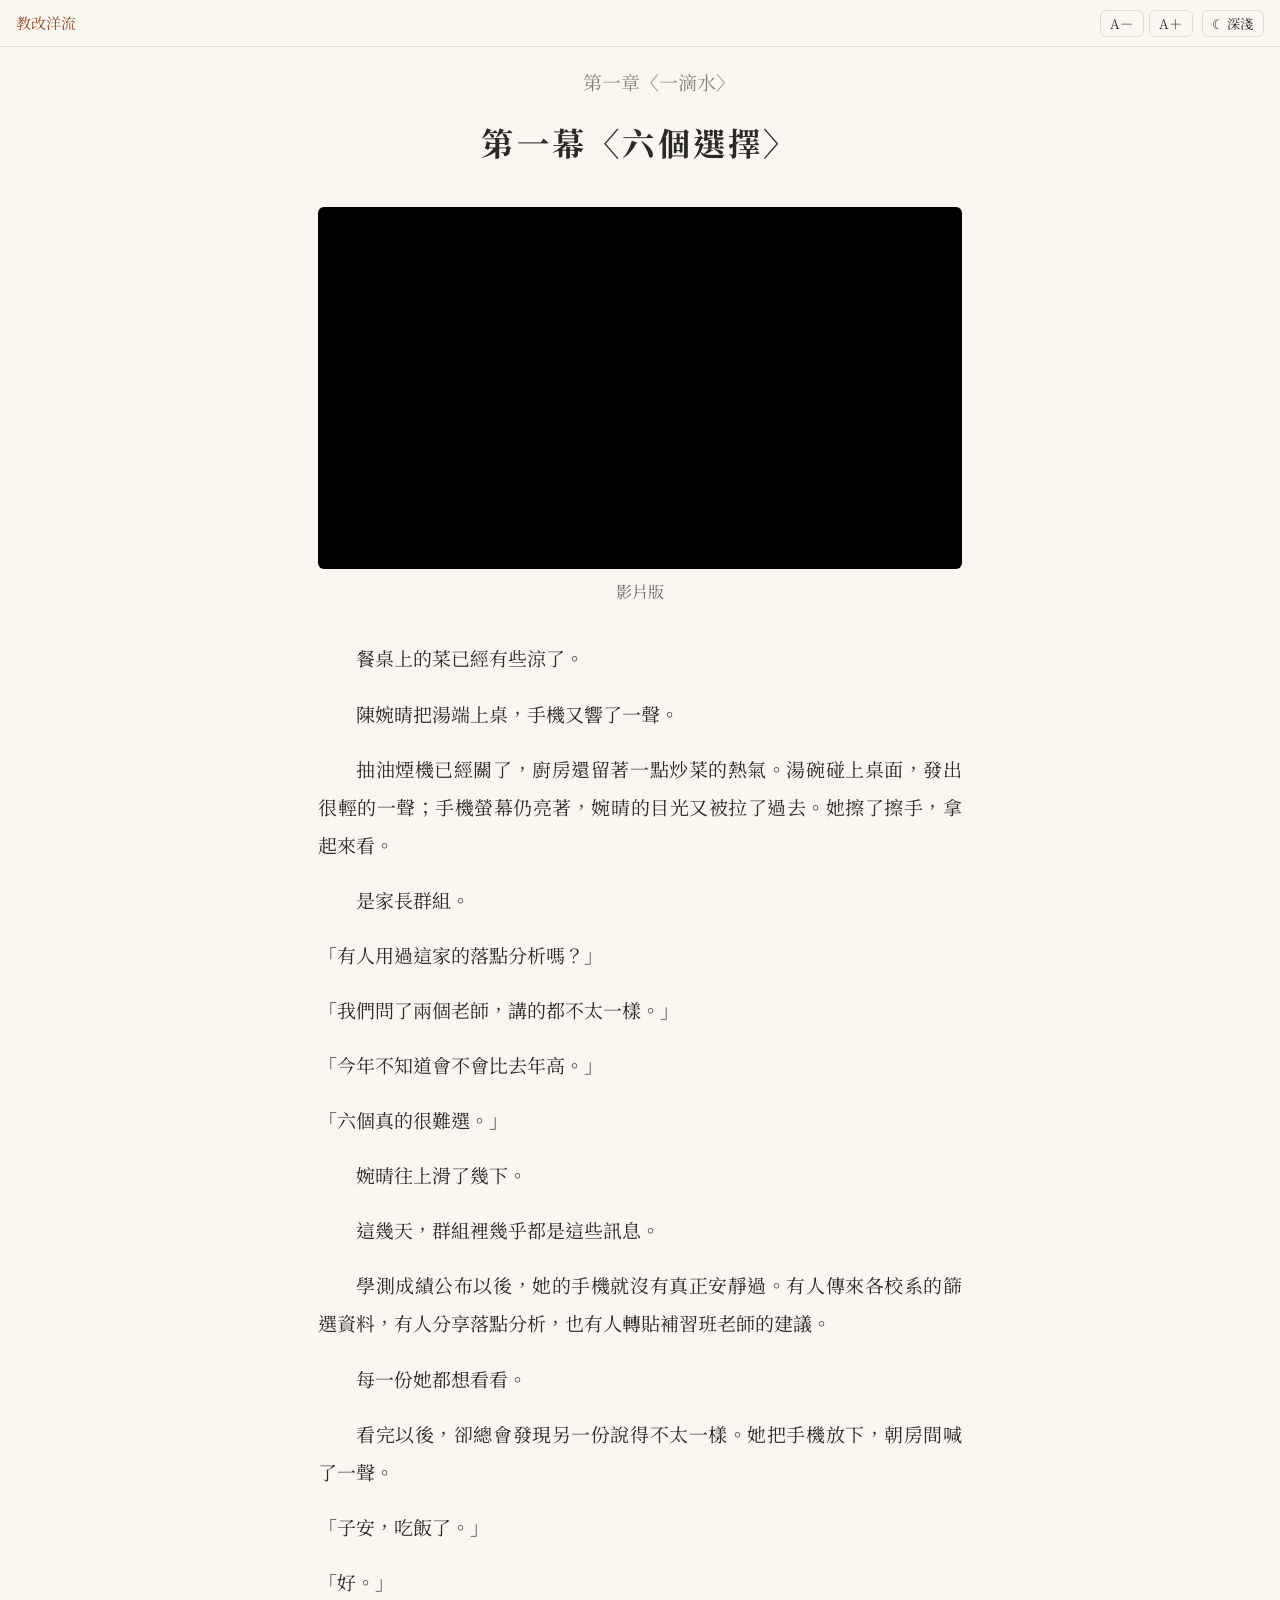
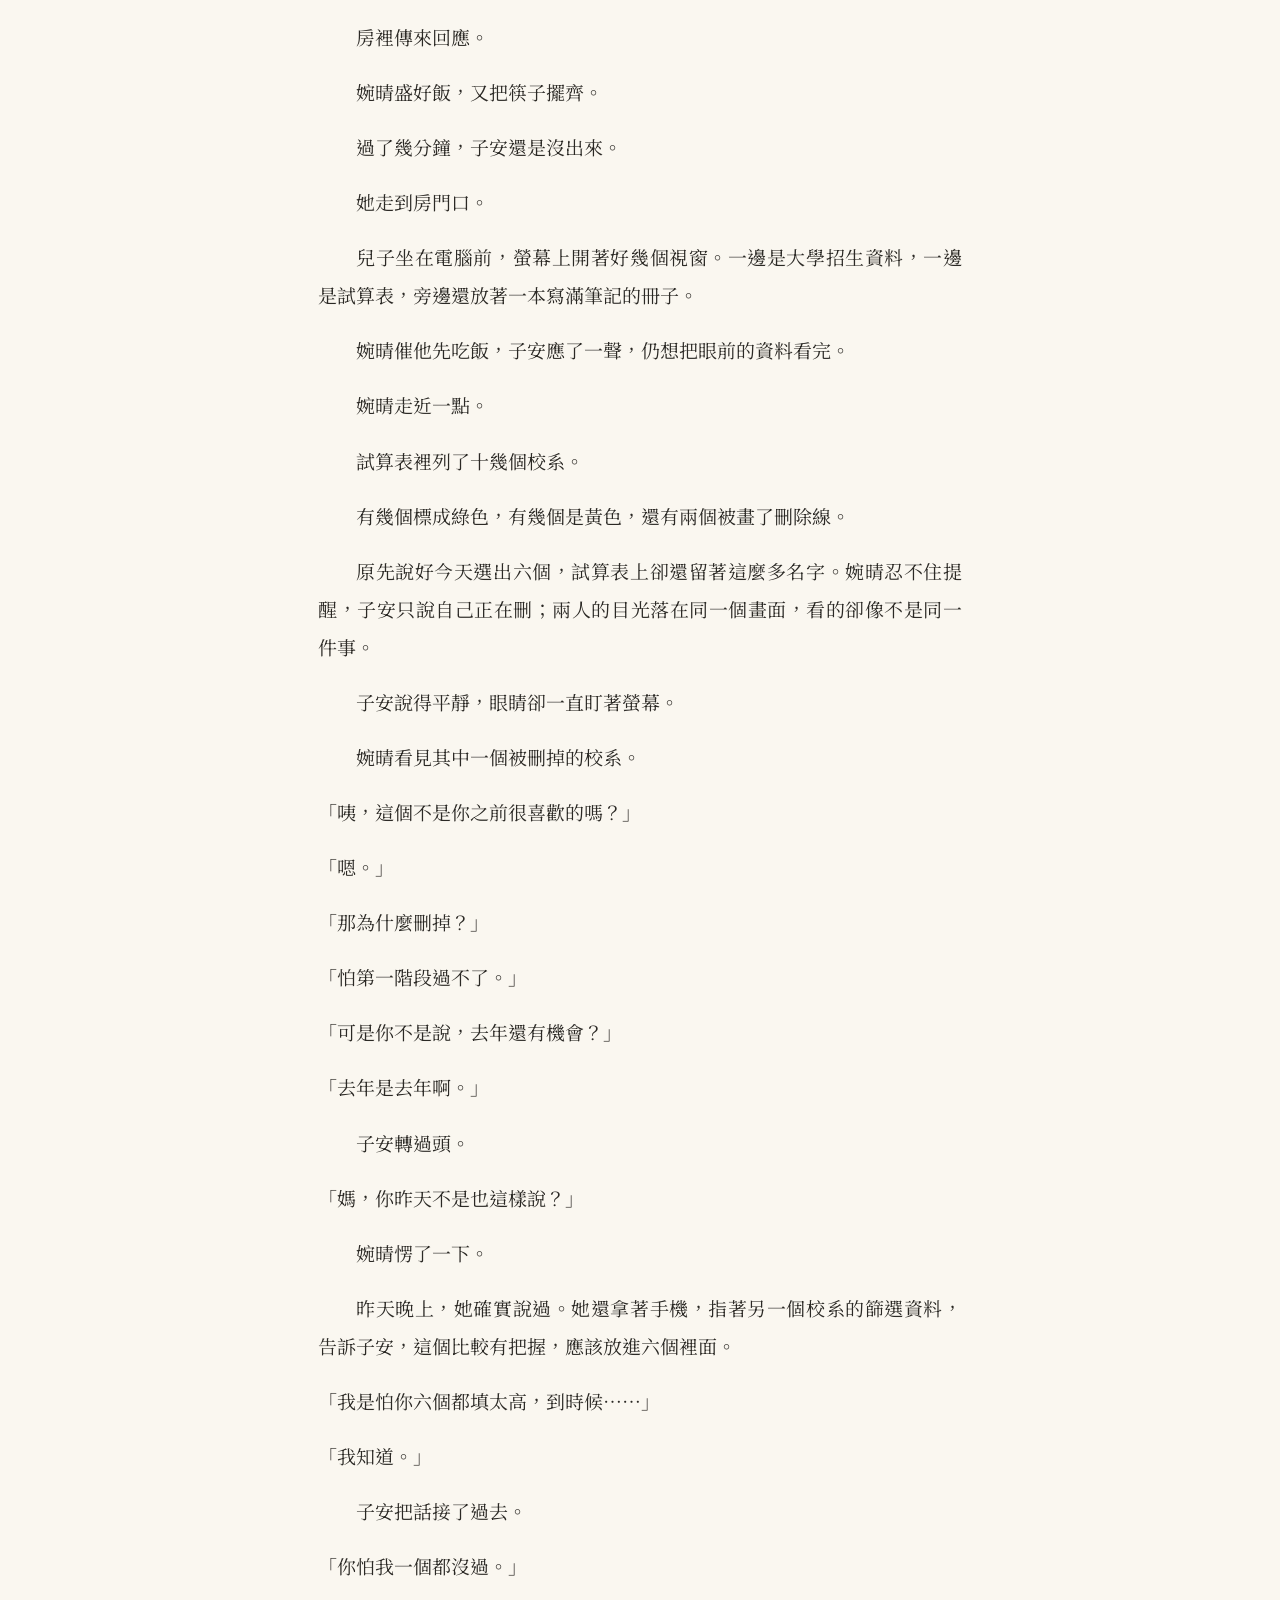
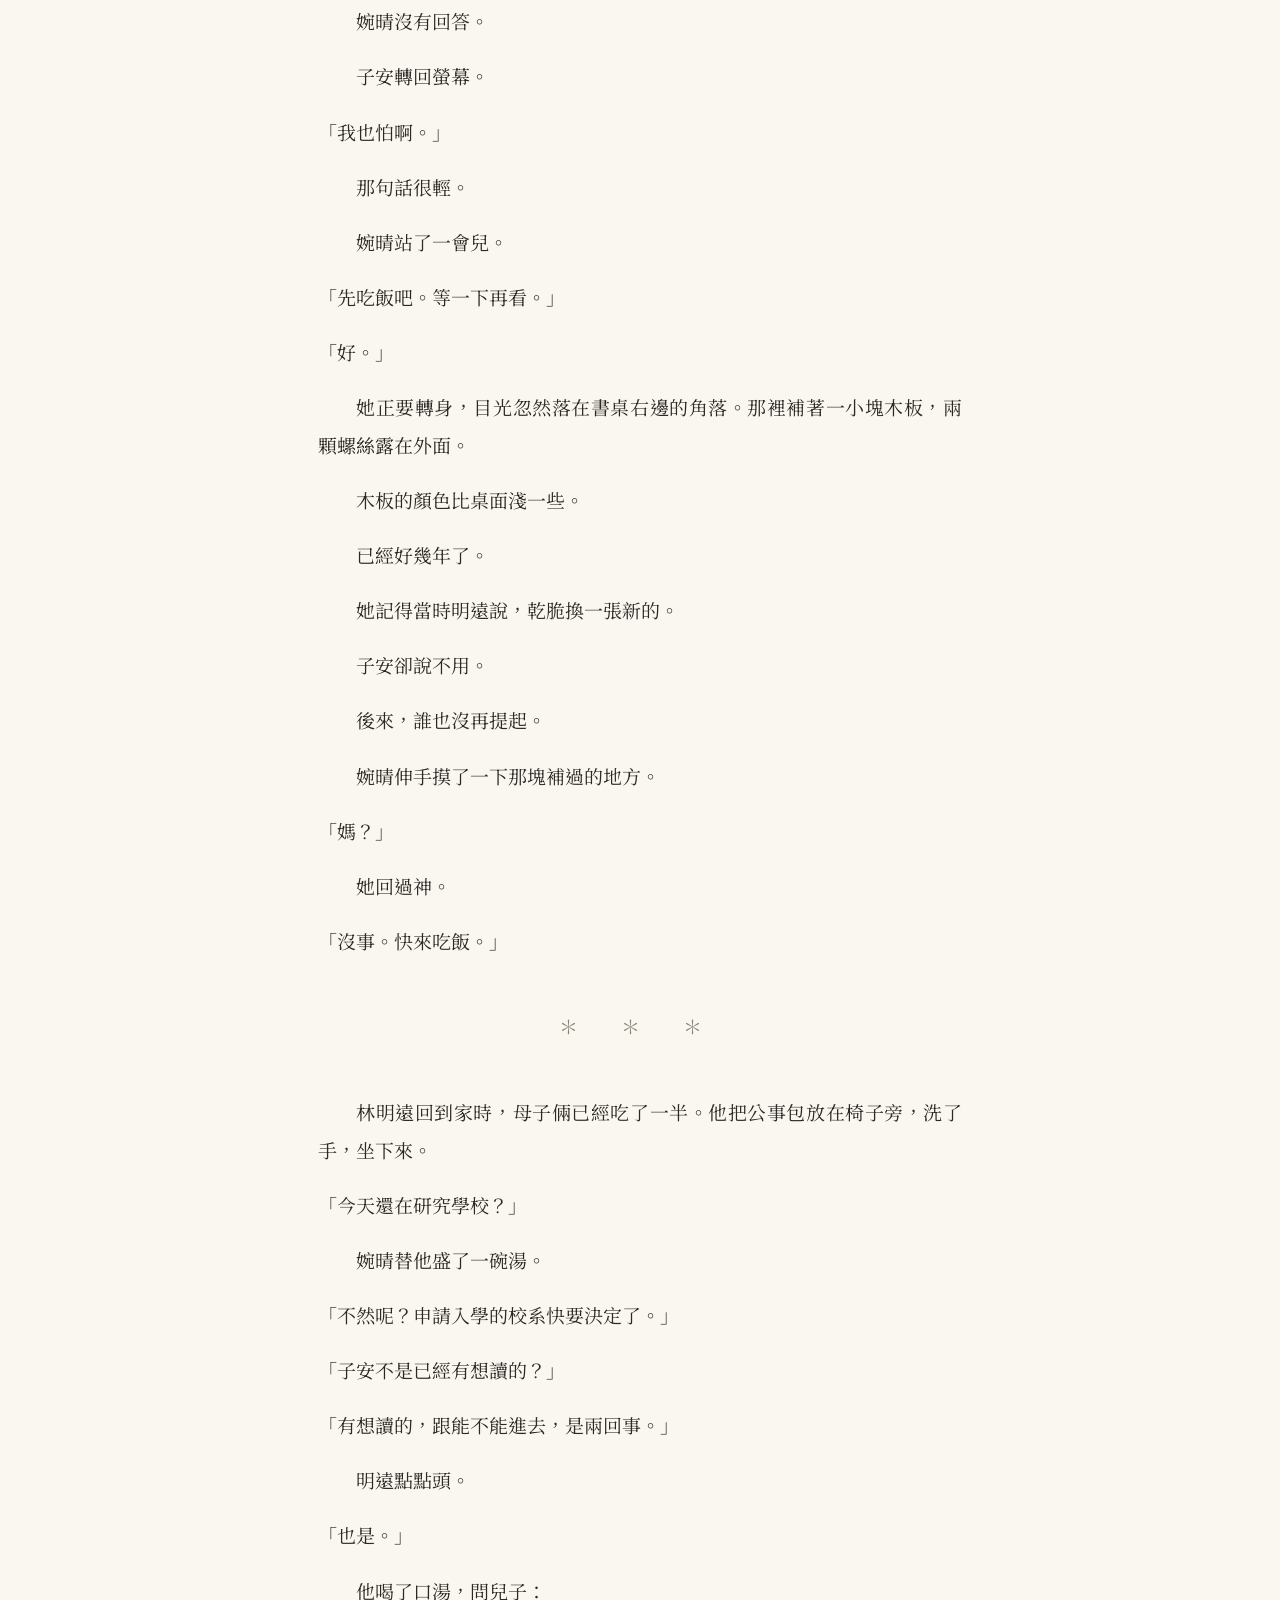
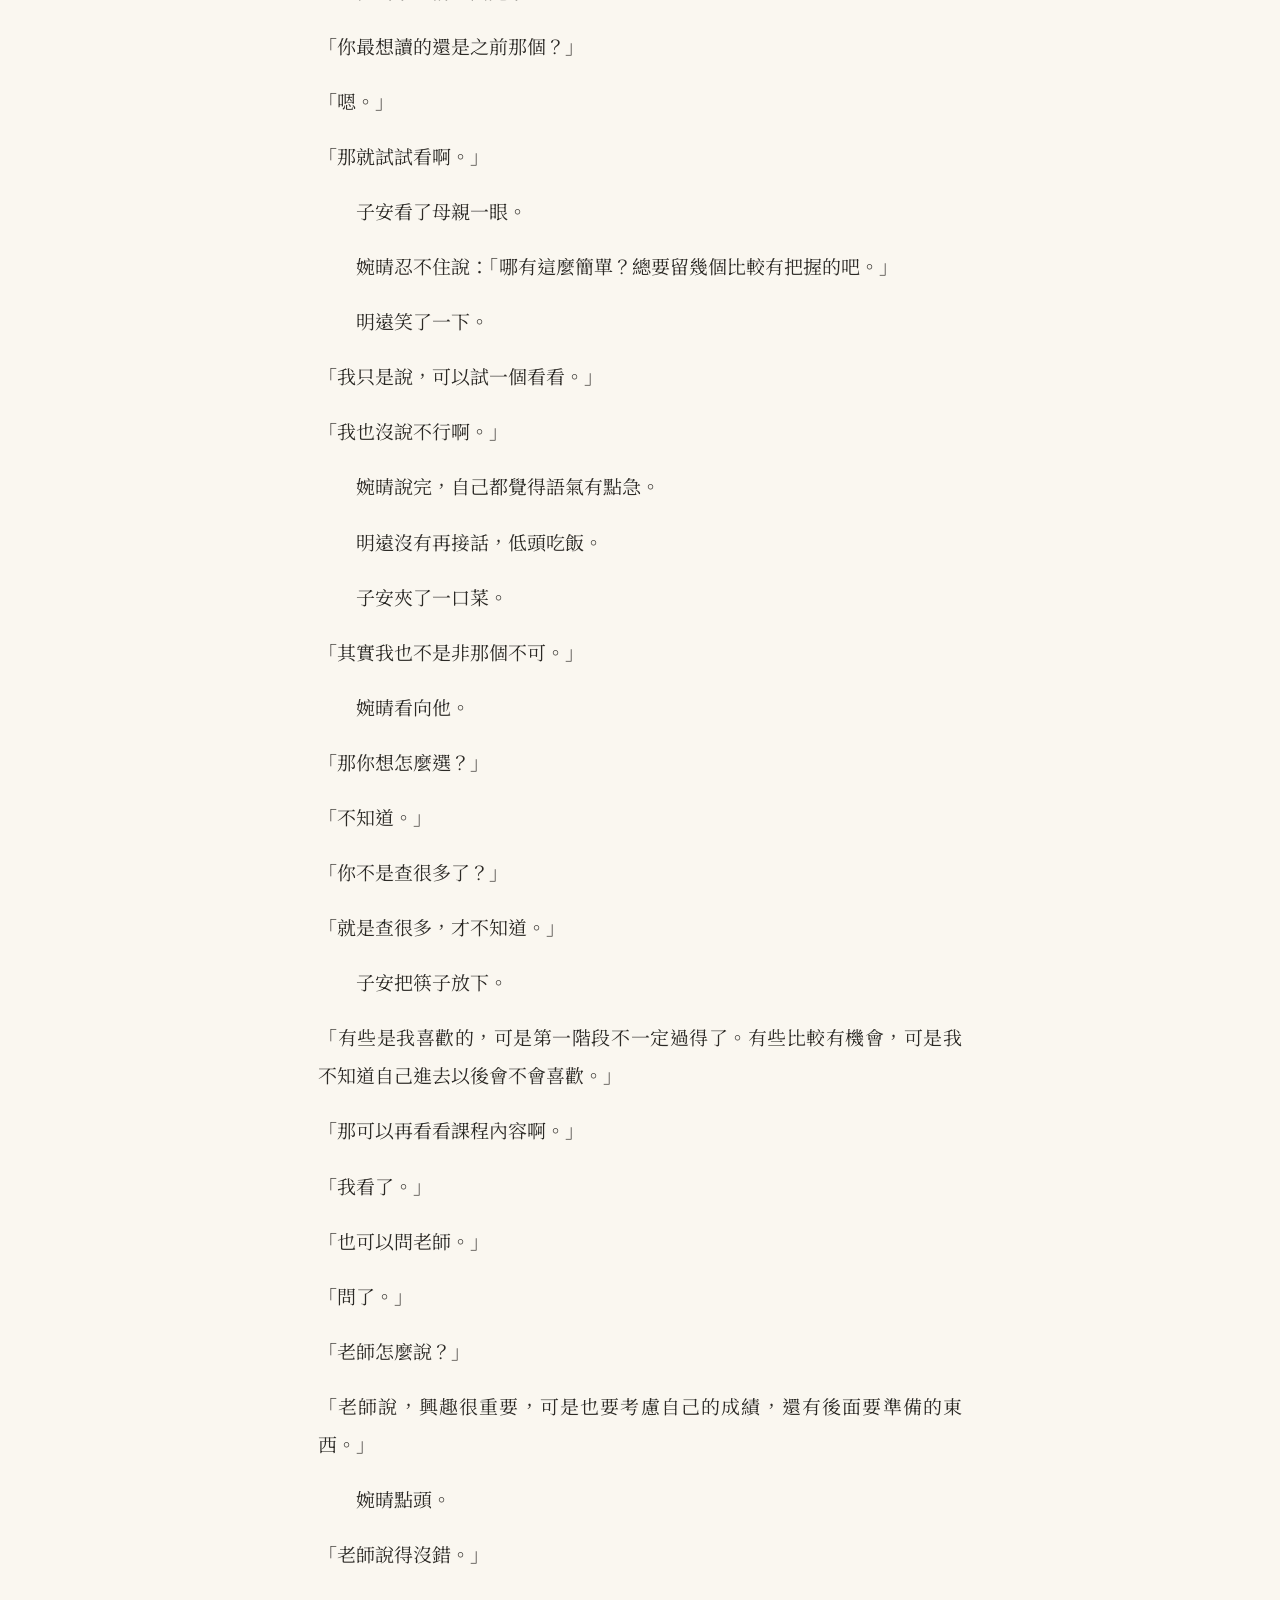
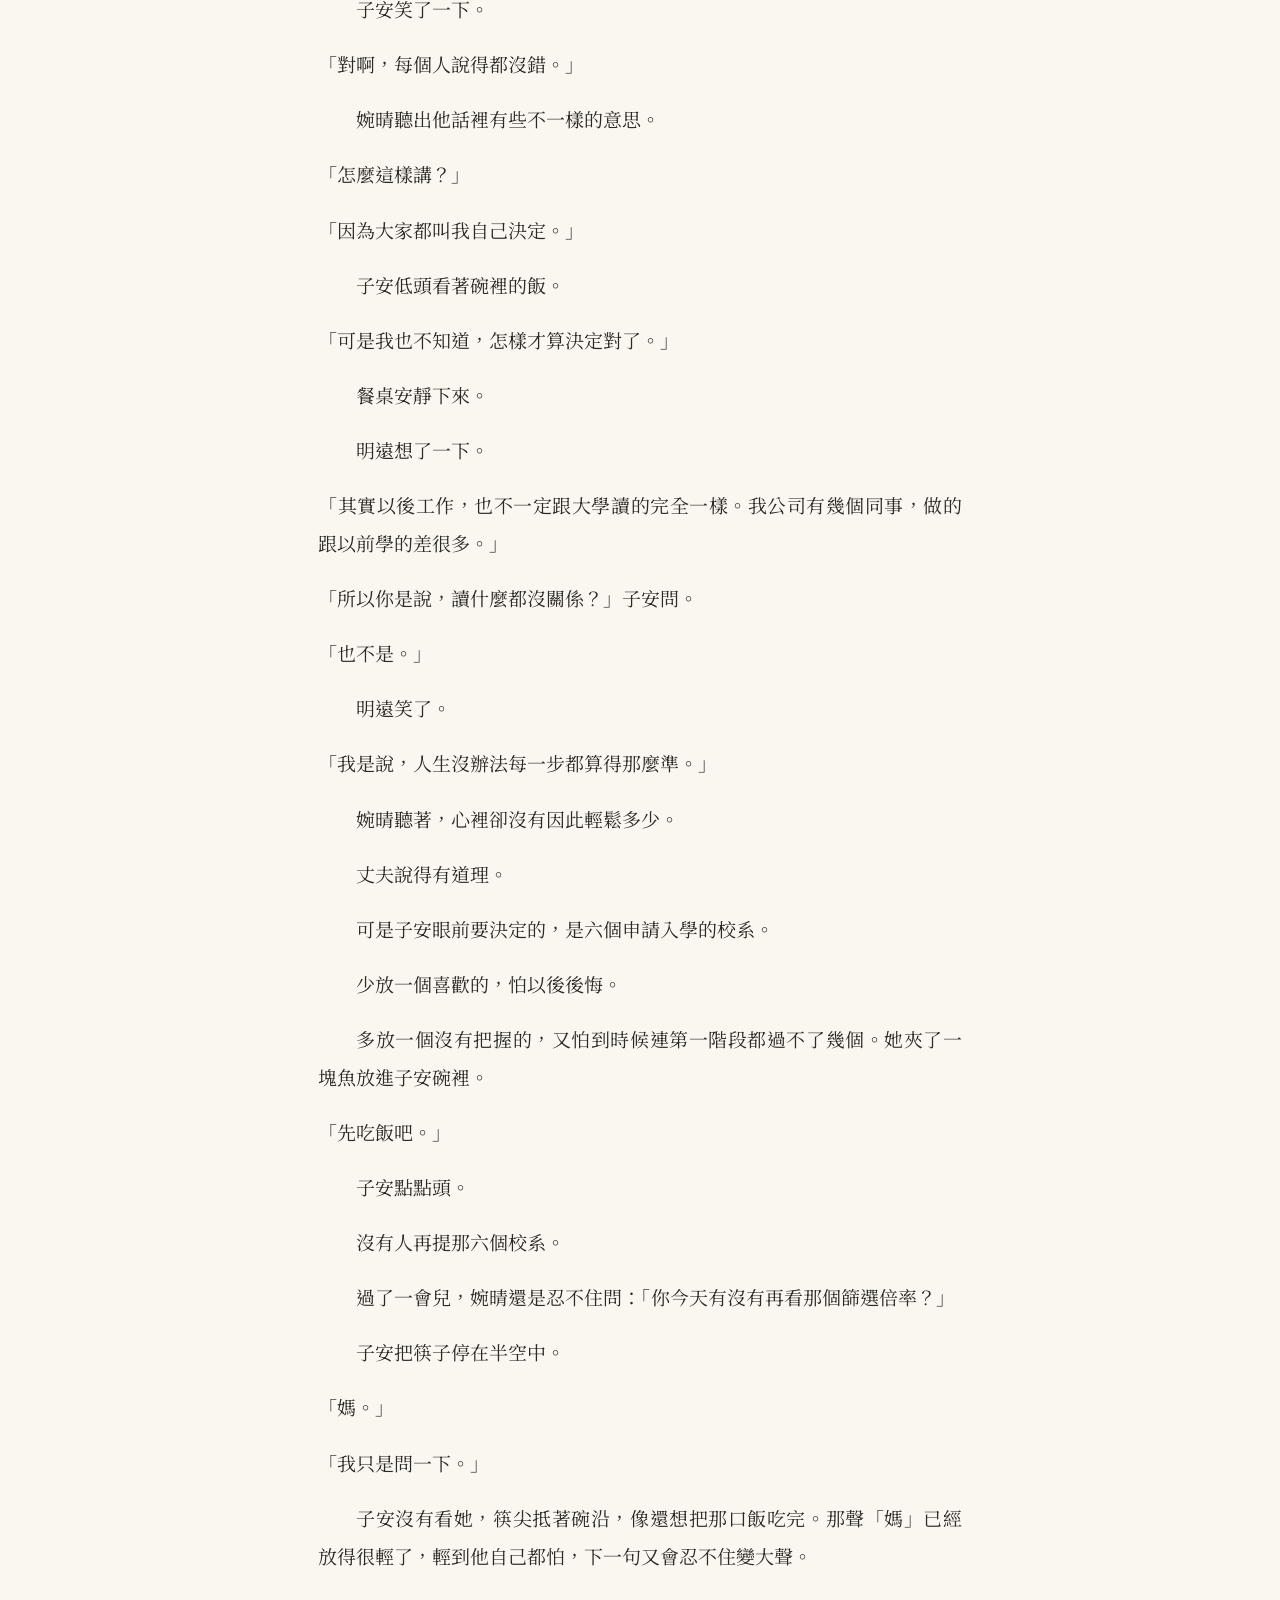
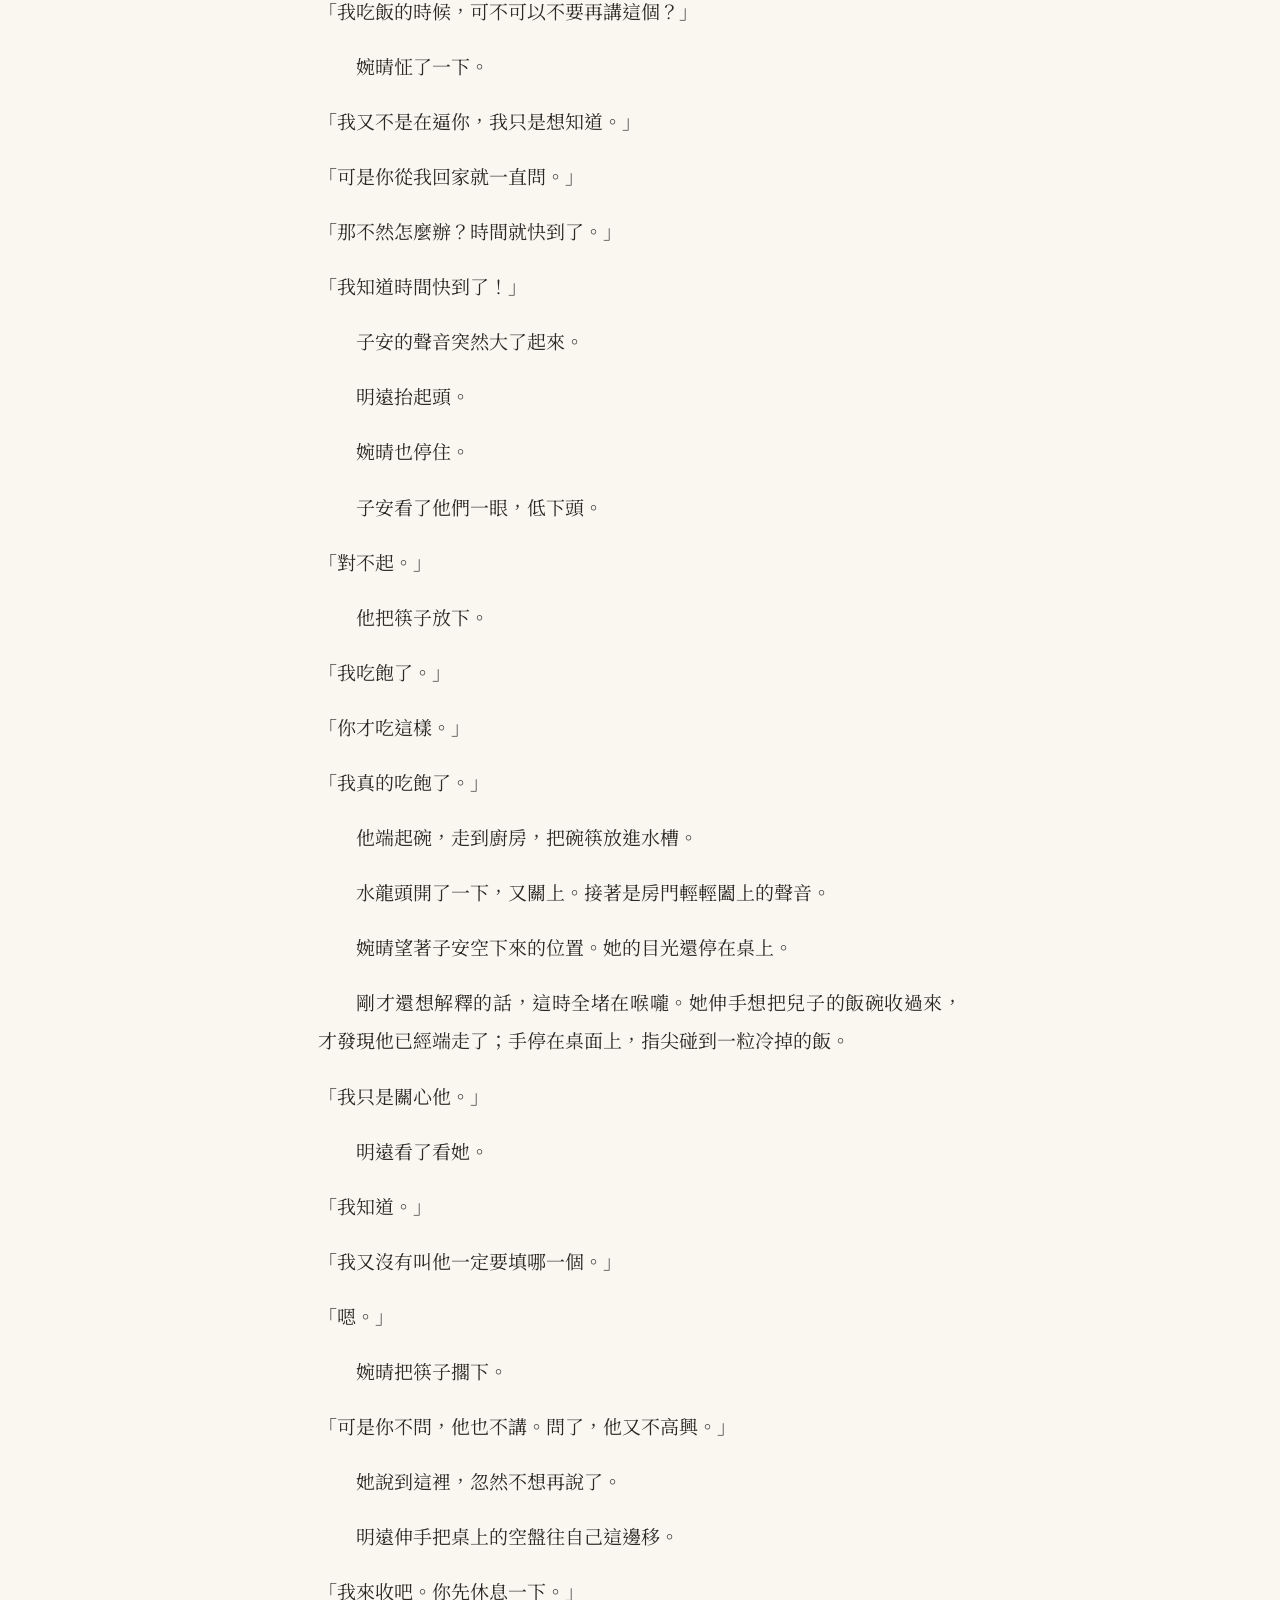
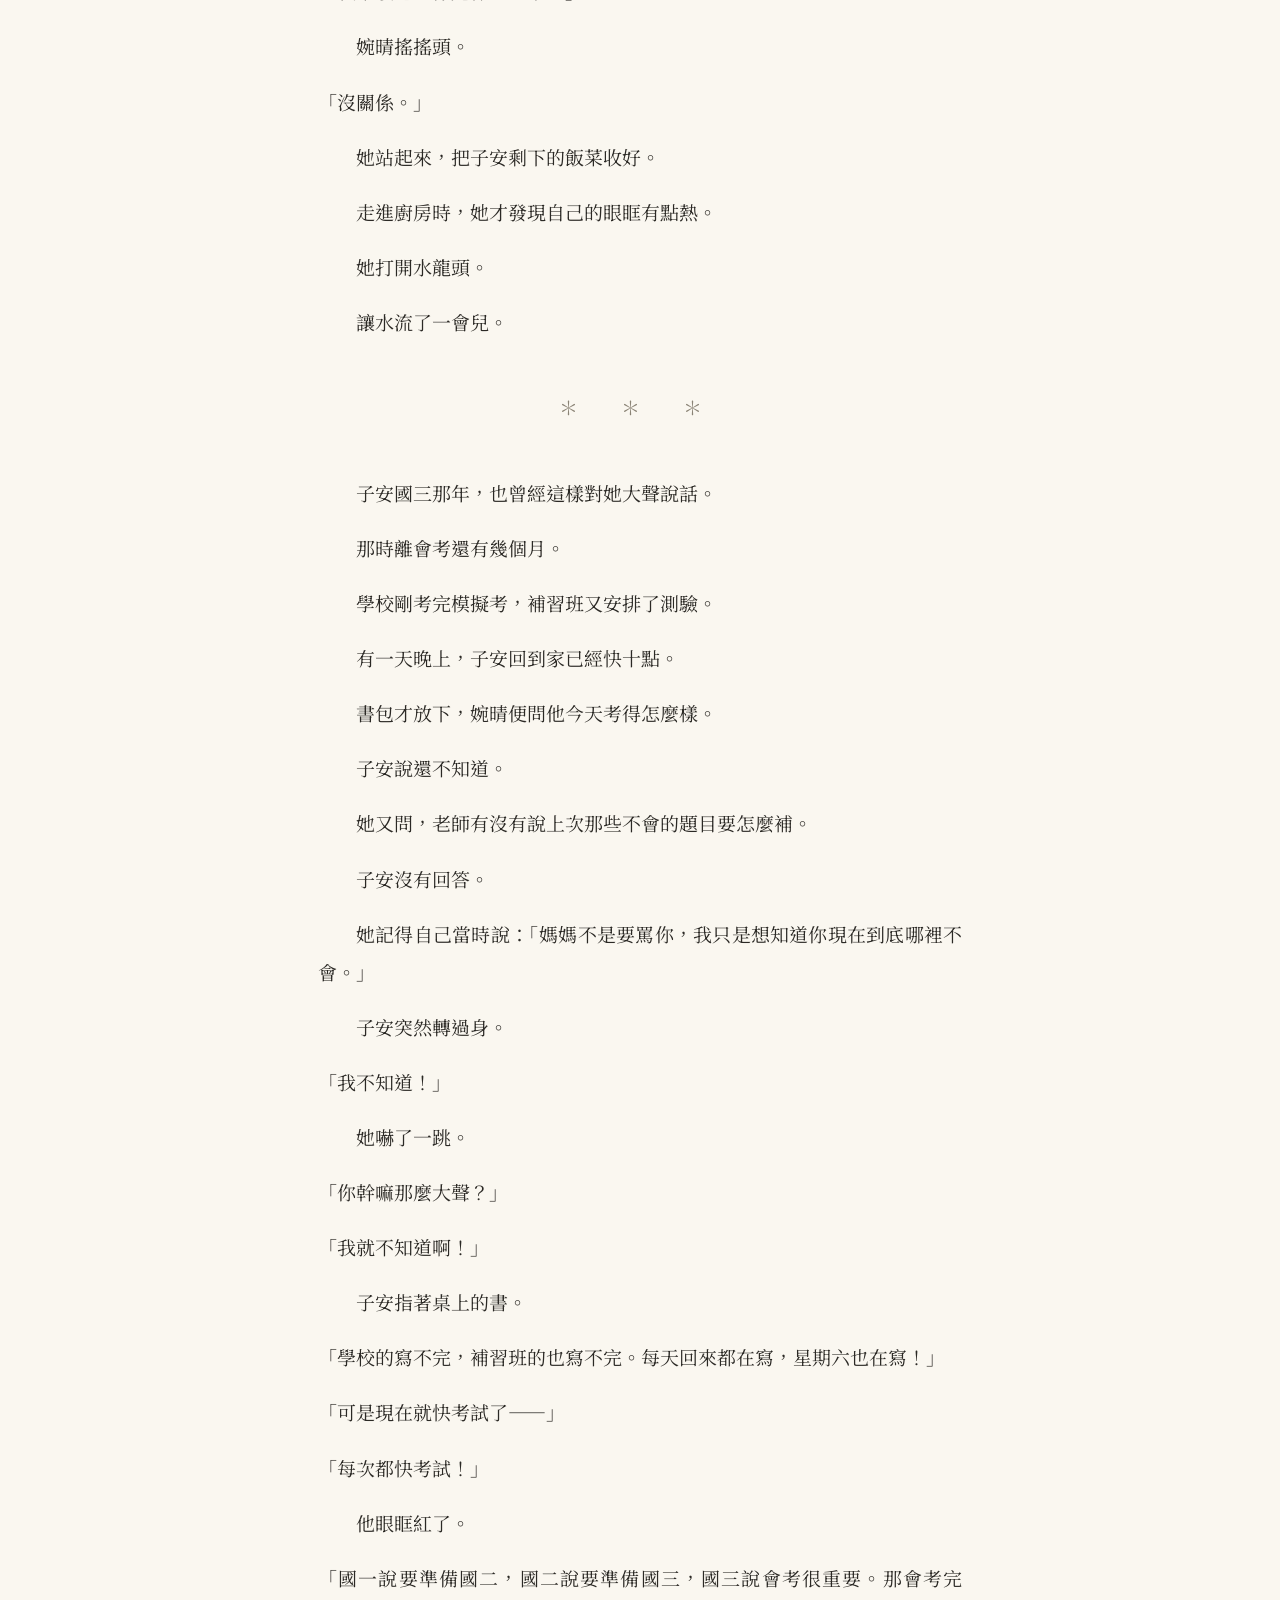
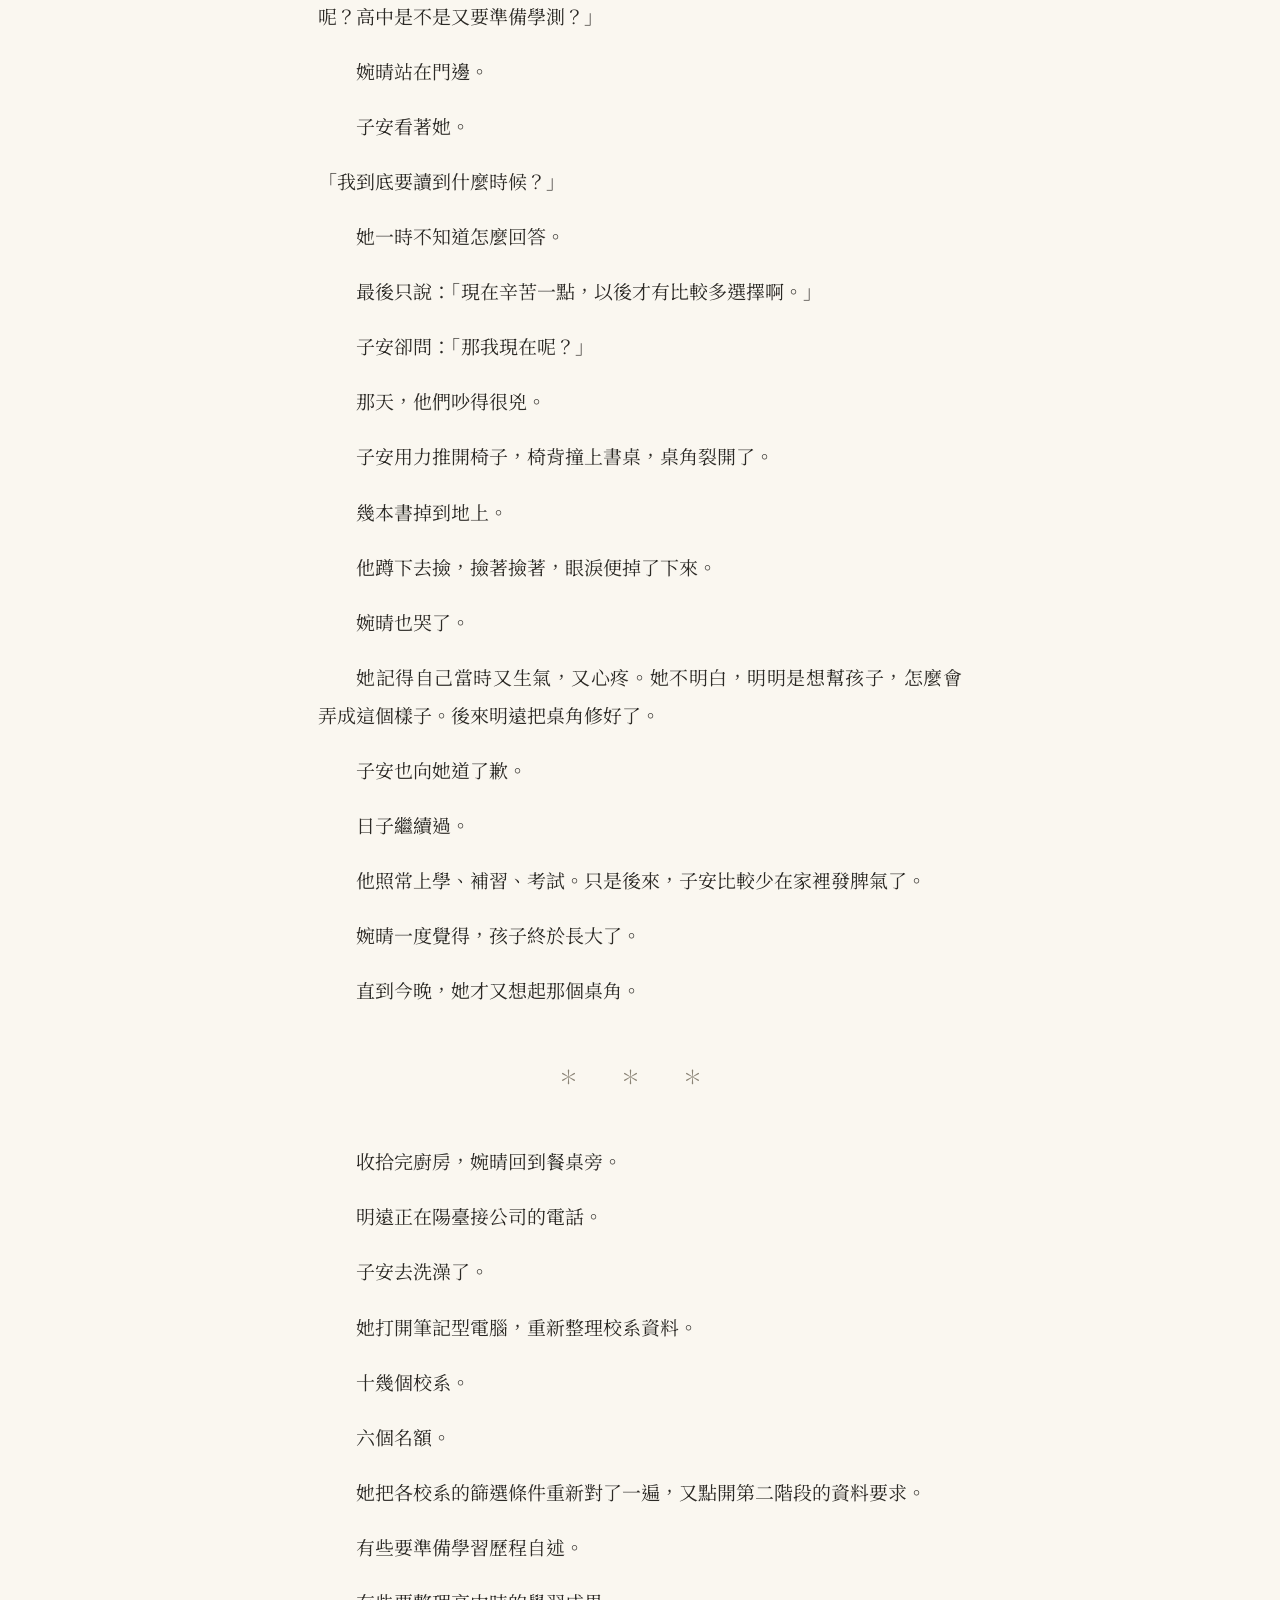
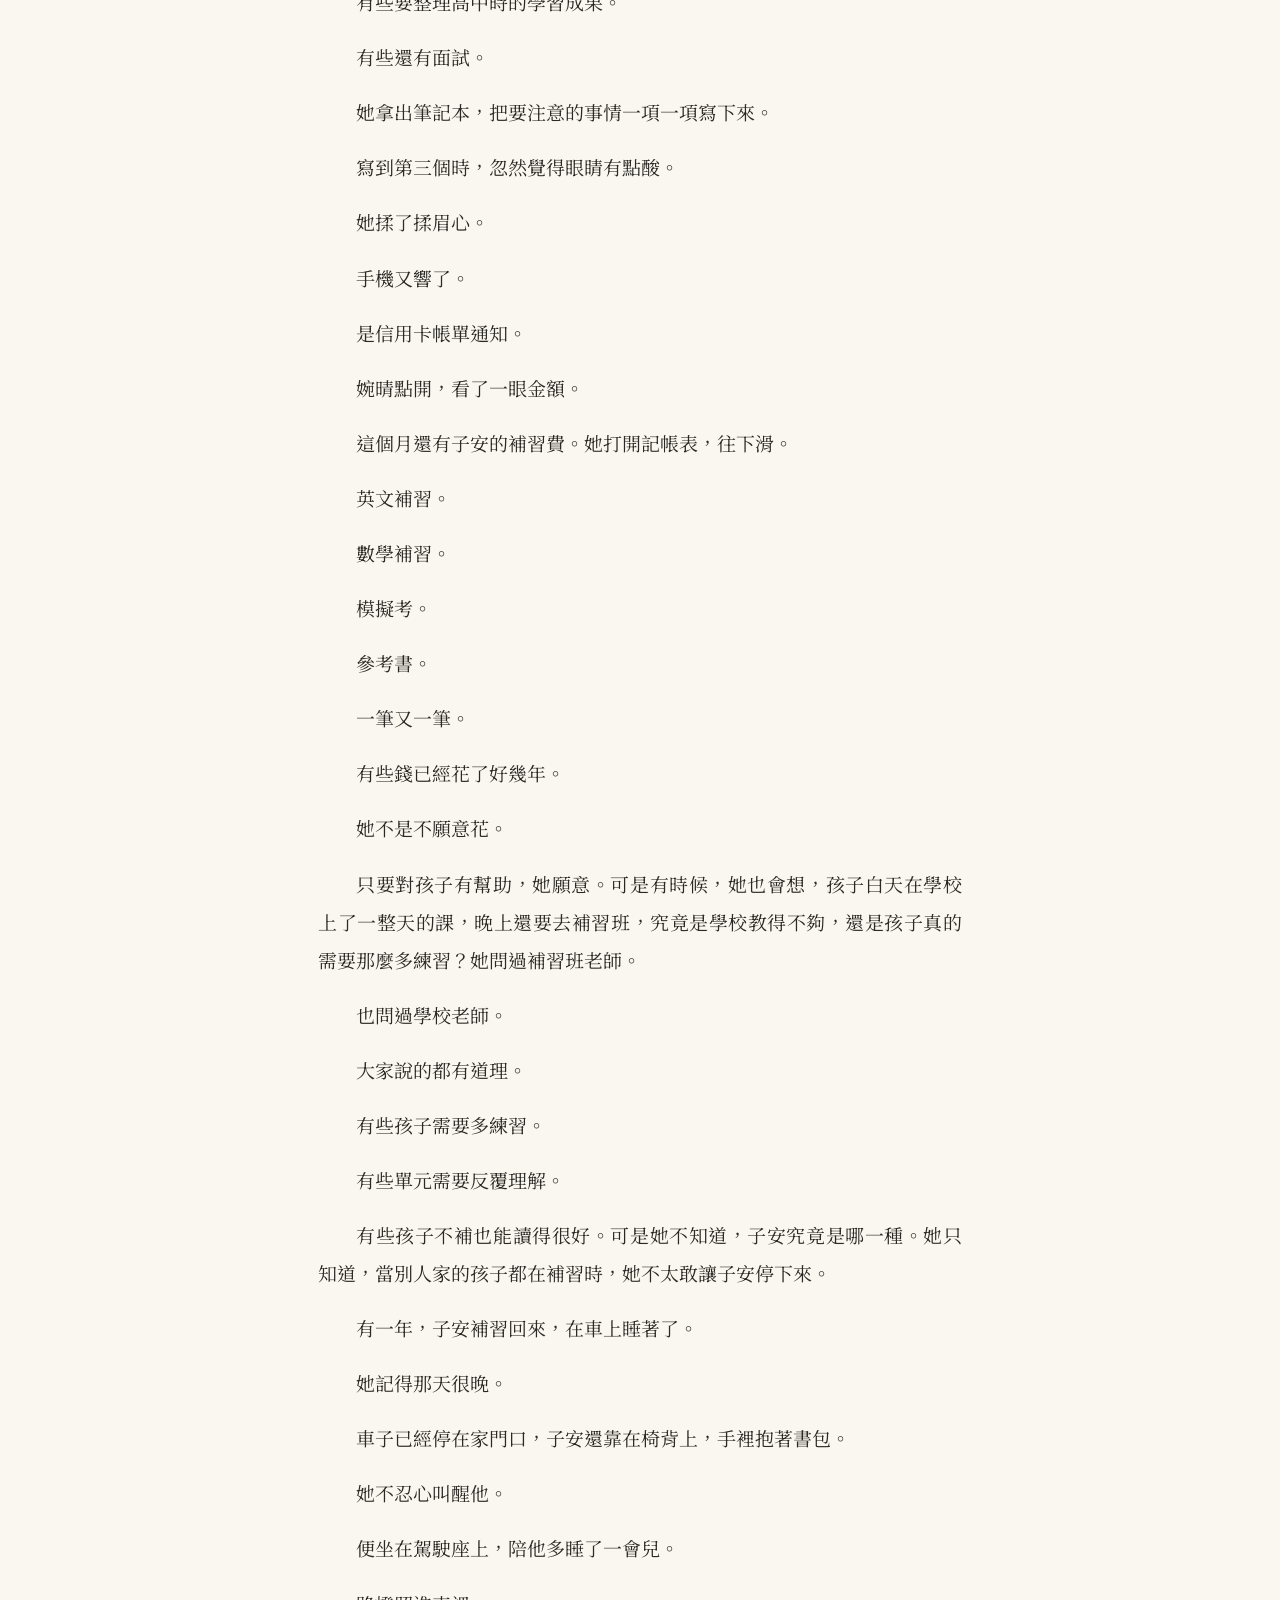
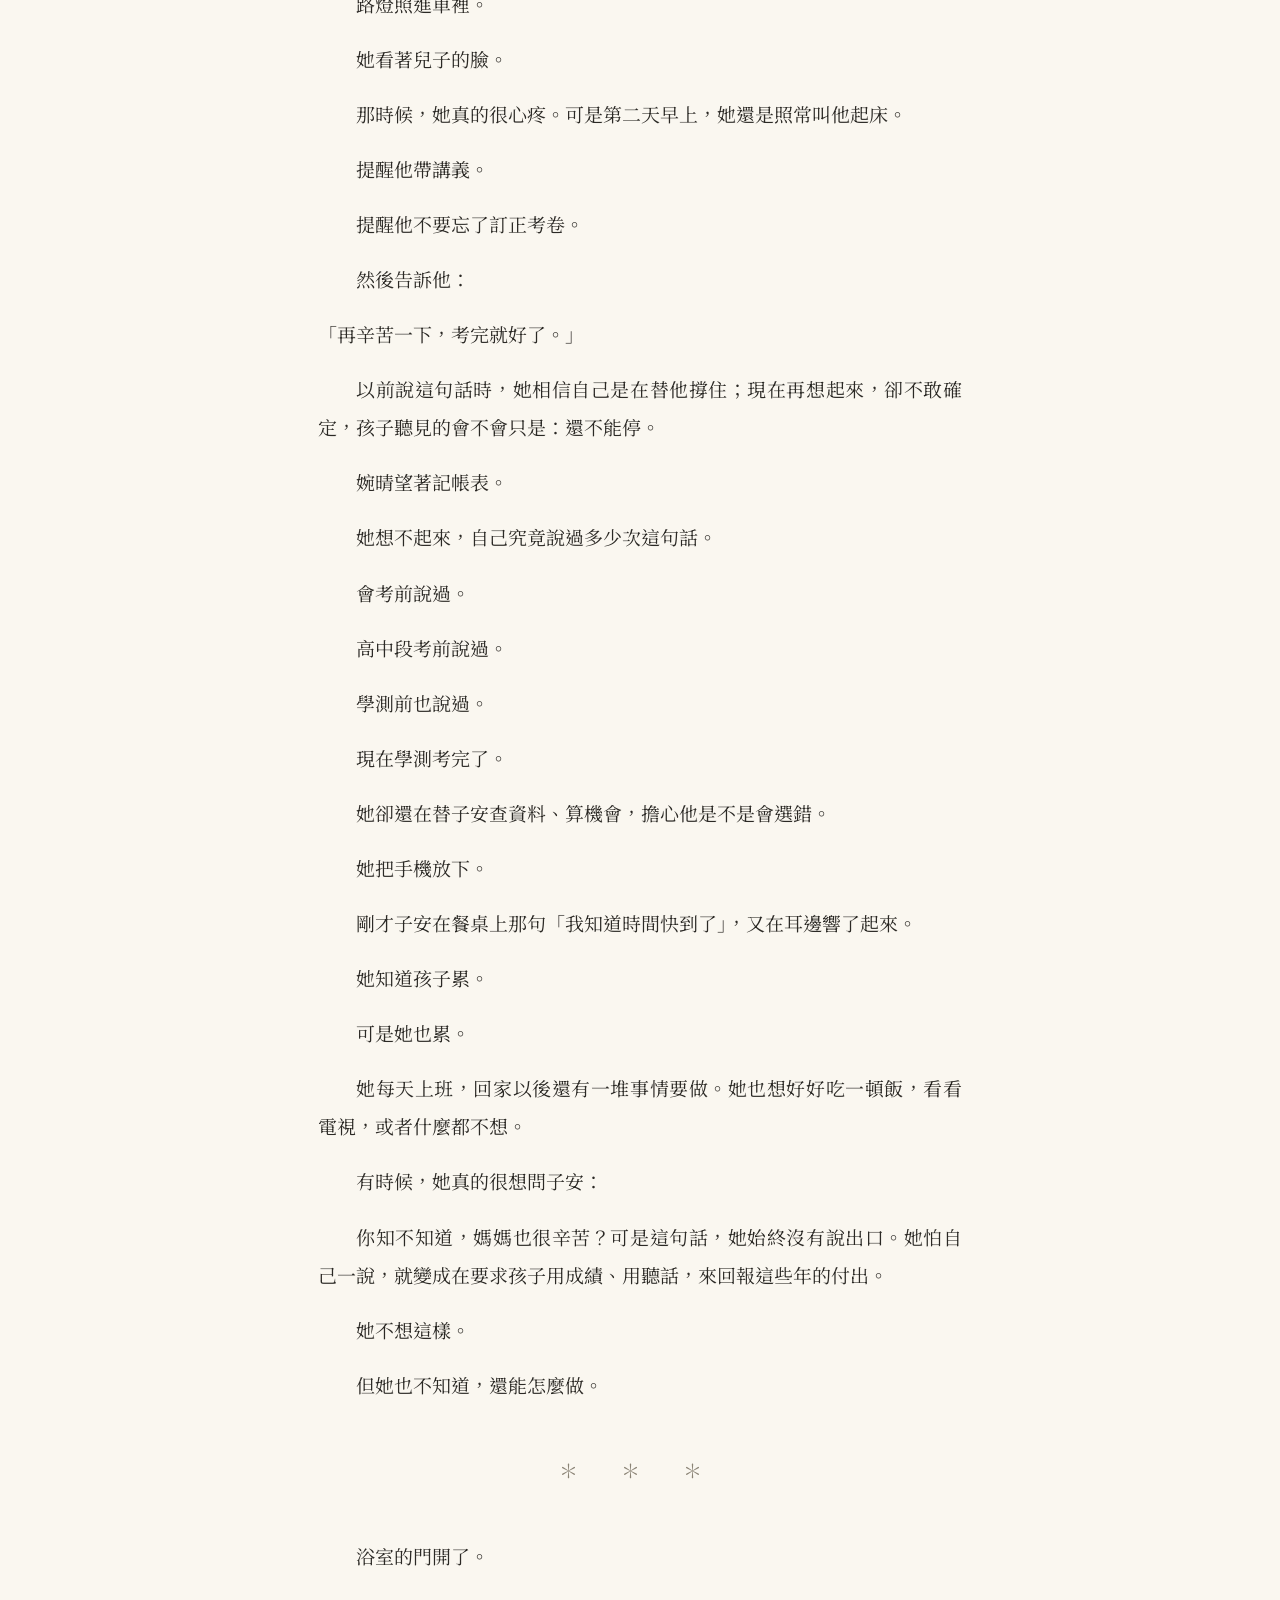
==== commit 9807f24f: "第一章〈一滴水〉全文：六幕分頁" ====
--- a/docs/chapter-01.html
+++ b/docs/chapter-01.html
@@ -10,7 +10,7 @@
 <div class="bar"><a href="index.html">教改洋流</a><div>
 <button onclick="fz(-1)" title="縮小字體">A－</button><button onclick="fz(1)" title="放大字體">A＋</button>
 <button onclick="tg()" title="切換深色／淺色">☾ 深淺</button></div></div>
-<main><h1>第一幕〈六個選擇〉</h1>
+<main><p class='sub'>第一章〈一滴水〉</p><h1>第一幕〈六個選擇〉</h1>
 <figure class="video"><div class="vw"><iframe src="https://www.youtube-nocookie.com/embed/YyJGLiO_6Zg" title="影片" allowfullscreen loading="lazy" allow="accelerometer; encrypted-media; gyroscope; picture-in-picture"></iframe></div><figcaption>影片版</figcaption></figure>
 <p>餐桌上的菜已經有些涼了。</p>
 <p>陳婉晴把湯端上桌，手機又響了一聲。</p>
@@ -209,7 +209,7 @@
 <p>直到今晚，她才又想起那個桌角。</p>
 <p class="break">＊ ＊ ＊</p>
 <p>收拾完廚房，婉晴回到餐桌旁。</p>
-<p>明遠正在陽台接公司的電話。</p>
+<p>明遠正在陽臺接公司的電話。</p>
 <p>子安去洗澡了。</p>
 <p>她打開筆記型電腦，重新整理校系資料。</p>
 <p>十幾個校系。</p>
@@ -414,4 +414,4 @@
 <p>三十年了。</p>
 <p>她忽然很想知道——</p>
 <p>當年說好的快樂學習，後來去了哪裡？</p>
-<nav class="pn"><span><a href="preface.html">← 序　讓教育有繼續生長的力量</a></span><span class="c"><a href="index.html">目錄</a></span><span class="r"></span></nav></main><footer>© 哲音</footer></body></html>+<nav class="pn"><span><a href="preface.html">← 序　讓教育有繼續生長的力量</a></span><span class="c"><a href="index.html">目錄</a></span><span class="r"><a href="chapter-02.html">第二幕〈三十年前〉 →</a></span></nav></main><footer>© 哲音</footer></body></html>
--- a/docs/style.css
+++ b/docs/style.css
@@ -21,3 +21,4 @@
 .video{margin:1.5rem 0 2rem}.vw{position:relative;aspect-ratio:16/9;background:#000;border-radius:6px;overflow:hidden}
 .vw iframe,.vw video{position:absolute;inset:0;width:100%;height:100%;border:0}
 .video figcaption{text-align:center;font-size:.85em;opacity:.7;margin-top:.4rem}
+.toc li.ch{font-weight:700;border-bottom:none;padding-top:1.4rem}.toc li.sub2{padding-left:1.5em}
